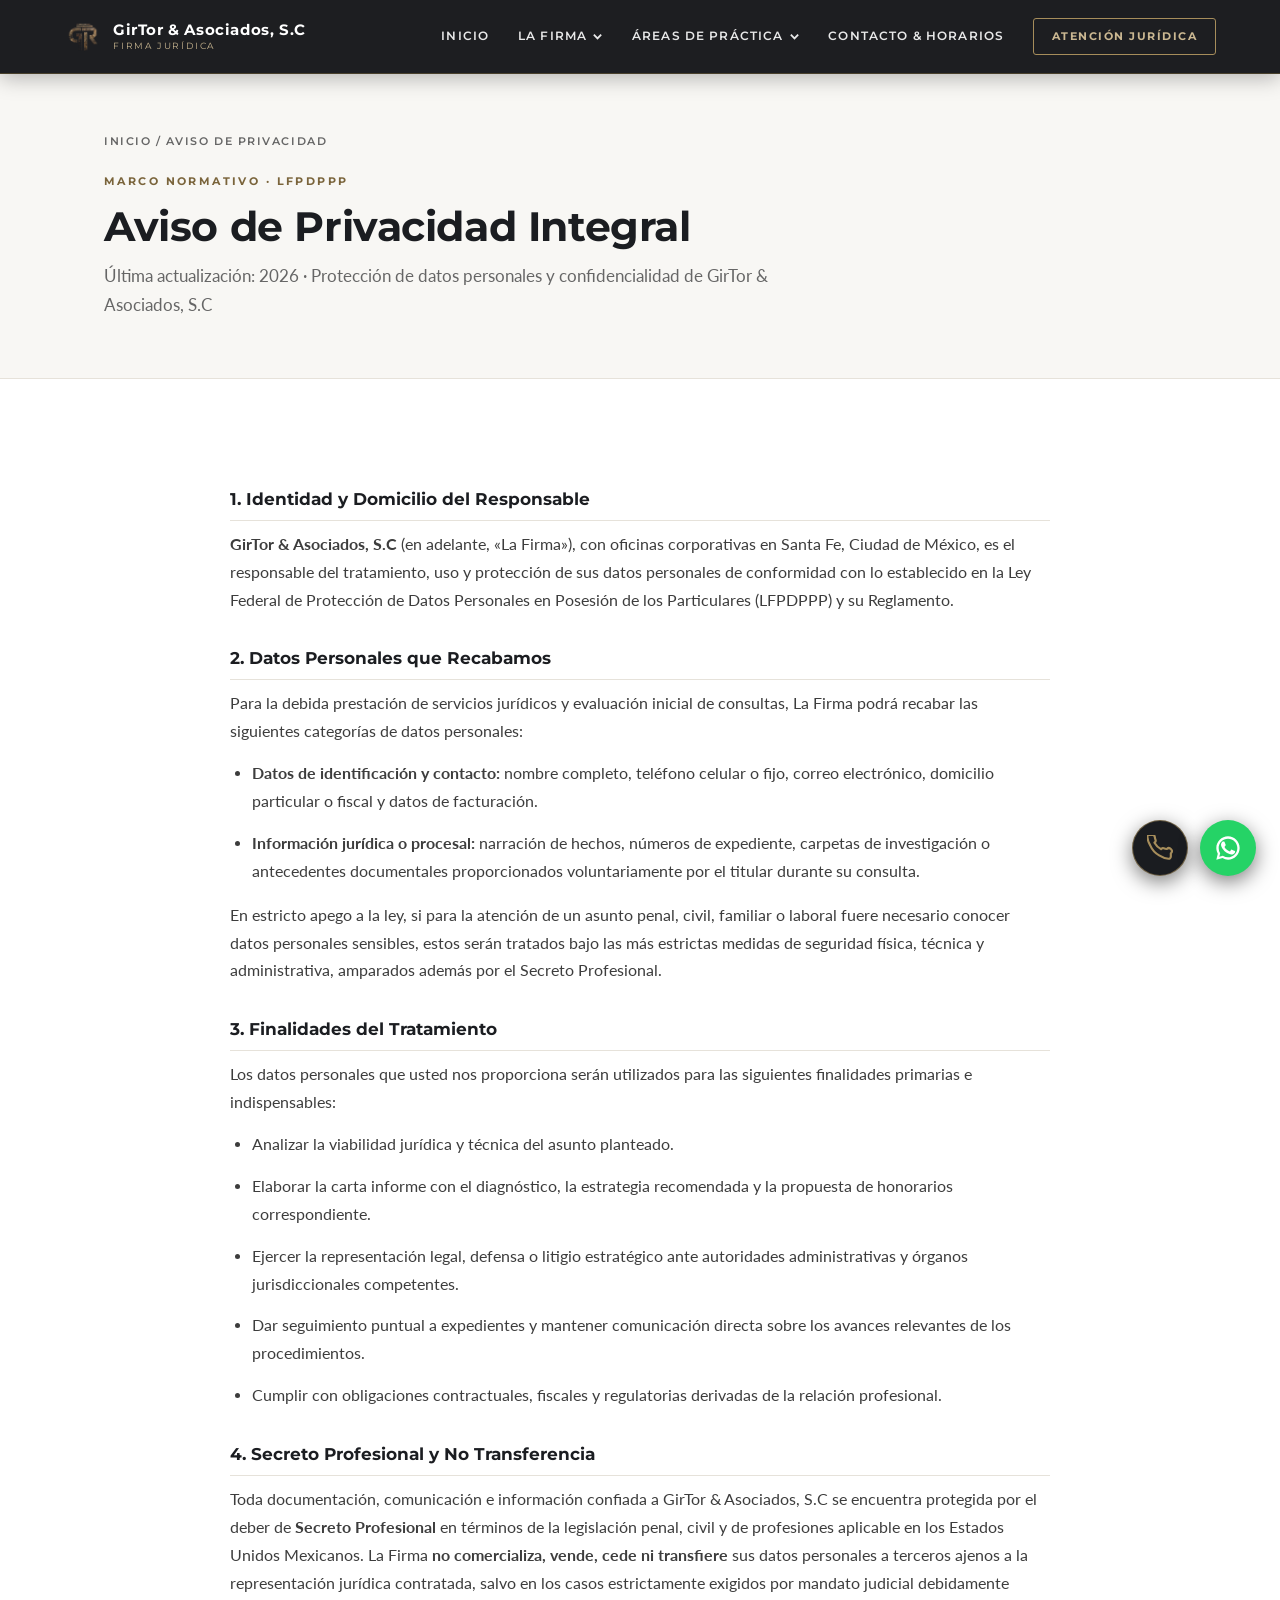
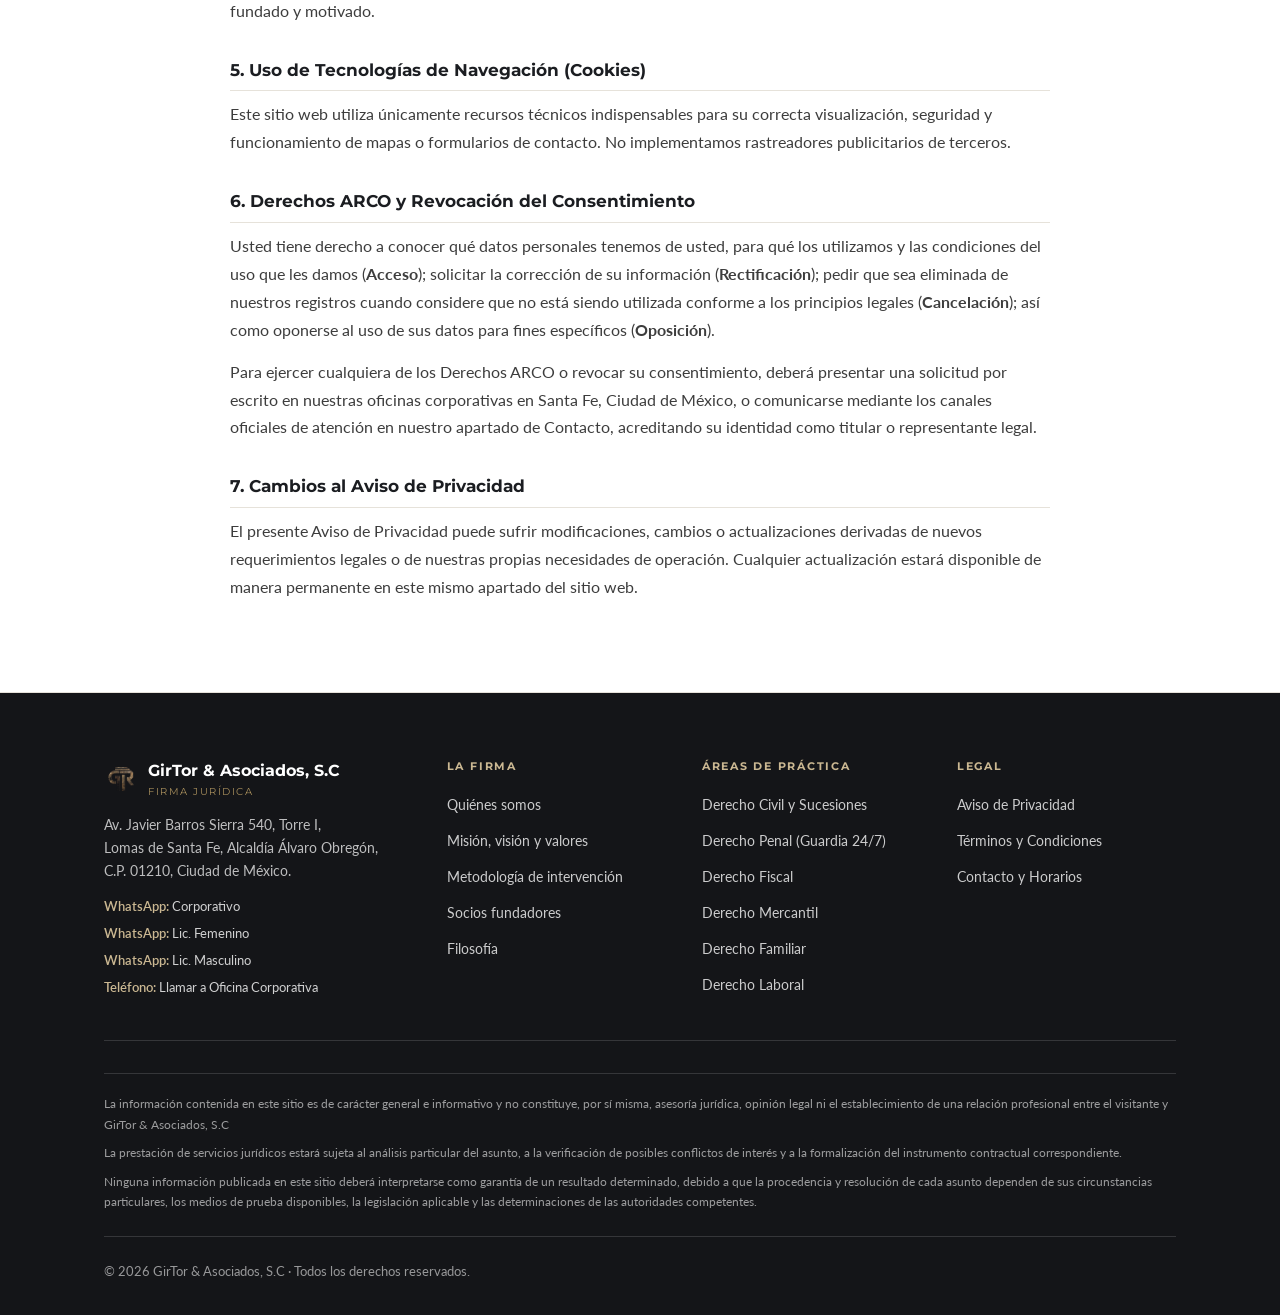
==== aviso-de-privacidad.html @ ba5762b8 "feat: nombre animado GirTor y Asociados sobre el logo en splash screen y v41.0" ====
﻿<!DOCTYPE html>
<html lang="es">
<head>
  <meta charset="UTF-8" />
  <meta name="viewport" content="width=device-width, initial-scale=1.0" />
  <title>Política y Aviso de Privacidad — GirTor &amp; Asociados, S.C</title>
  <meta name="description" content="Aviso de Privacidad Integral de GirTor & Asociados, S.C, conforme a la LFPDPPP." />
  <link rel="icon" type="image/png" href="assets/logo_nav.png" />
  <link rel="preconnect" href="https://fonts.googleapis.com" />
  <link rel="preconnect" href="https://fonts.gstatic.com" crossorigin />
  <link href="https://fonts.googleapis.com/css2?family=Lato:ital,wght@0,300;0,400;0,700;1,300;1,400&family=Montserrat:ital,wght@0,400;0,500;0,600;0,700;0,800;1,700;1,800&display=swap" rel="stylesheet" />
  <link rel="stylesheet" href="css/styles.css?v=41.0" />
</head>
<body>

  <nav id="nav" class="nav-solid">
    <a href="index.html" class="nav-logo">
      <img src="assets/logo_nav.png" alt="GirTor &amp; Asociados, S.C" />
      <div class="nav-brand">
        <span class="firm">GirTor &amp; Asociados, S.C</span>
        <span class="tagline">Firma Jurídica</span>
      </div>
    </a>

    <ul class="nav-links">
      <li class="nav-item"><a href="index.html" class="nav-link">Inicio</a></li>
      <li class="nav-item">
        <button type="button" class="nav-link">
          <span>La Firma</span>
          <svg class="nav-chevron" viewBox="0 0 12 12"><polyline points="2 4 6 8 10 4"/></svg>
        </button>
        <div class="nav-dropdown">
          <a href="la-firma.html#quienes-somos"><span>Quiénes somos</span><span class="drop-tag">FIRMA</span></a>
          <a href="la-firma.html#mision-vision-valores"><span>Misión, visión y valores</span><span class="drop-tag">PRINCIPIOS</span></a>
          <a href="la-firma.html#socios-fundadores"><span>Socios fundadores</span><span class="drop-tag">DIRECCIÓN</span></a>
          <a href="la-firma.html#filosofia"><span>Filosofía institucional</span><span class="drop-tag">DOCTRINA</span></a>
        </div>
      </li>
      <li class="nav-item">
        <button type="button" class="nav-link">
          <span>Áreas de práctica</span>
          <svg class="nav-chevron" viewBox="0 0 12 12"><polyline points="2 4 6 8 10 4"/></svg>
        </button>
        <div class="nav-dropdown">
          <a href="practica.html#civil"><span>Derecho Civil</span><span class="drop-tag">SUCESIONES / BIENES</span></a>
          <a href="practica.html#penal"><span>Derecho Penal</span><span class="drop-tag">24/7</span></a>
          <a href="practica.html#fiscal"><span>Derecho Fiscal</span><span class="drop-tag">SAT / TFJA</span></a>
          <a href="practica.html#mercantil"><span>Derecho Mercantil</span><span class="drop-tag">EMPRESARIAL</span></a>
          <a href="practica.html#familiar"><span>Derecho Familiar</span><span class="drop-tag">FAMILIA</span></a>
          <a href="practica.html#laboral"><span>Derecho Laboral</span><span class="drop-tag">TRABAJO</span></a>
        </div>
      </li>
      <li class="nav-item"><a href="contacto.html" class="nav-link">Contacto &amp; Horarios</a></li>
      <li class="nav-item">
        <a href="https://wa.me/525616878494?text=Hola,%20deseo%20solicitar%20atenci%C3%B3n%20jur%C3%ADdica%20con%20GirTor%20%26%20Asociados,%20S.C" target="_blank" rel="noopener" class="nav-cta">
          Atención Jurídica
        </a>
      </li>
    </ul>

    <button class="nav-hamburger" id="navHamburger" aria-label="Menú" aria-expanded="false">
      <span></span><span></span><span></span>
    </button>
  </nav>

  <!-- Menú Móvil Estilo Editorial -->
  <div class="mobile-drawer" id="mobileDrawer" aria-hidden="true">
    <div class="drawer-inner">
      <div class="drawer-topbar">
        <a href="index.html" class="drawer-brand" onclick="closeDrawer()">G I R T O R &nbsp; &amp; &nbsp; A S O C I A D O S , &nbsp; S . A .</a>
        <button type="button" class="drawer-close-btn" onclick="closeDrawer()" aria-label="Cerrar menú">
          <svg viewBox="0 0 24 24" width="22" height="22" fill="none" stroke="currentColor" stroke-width="2.2" stroke-linecap="round">
            <line x1="18" y1="6" x2="6" y2="18"></line>
            <line x1="6" y1="6" x2="18" y2="18"></line>
          </svg>
        </button>
      </div>

      <nav class="drawer-nav" aria-label="Navegación Móvil">
        <ul class="drawer-menu">
          <li class="drawer-menu-item">
            <a href="index.html" class="drawer-link" onclick="closeDrawer()">INICIO</a>
          </li>
          <li class="drawer-menu-item">
            <a href="contacto.html" class="drawer-link drawer-link--featured" onclick="closeDrawer()">CONTACTO</a>
          </li>
          <li class="drawer-menu-item">
            <a href="la-firma.html" class="drawer-link" onclick="closeDrawer()">LA FIRMA</a>
          </li>
          <li class="drawer-menu-item drawer-item--accordion" id="drawerAccordion">
            <button type="button" class="drawer-link drawer-accordion-trigger" id="drawerPracticeToggle" aria-expanded="false">
              <span>ÁREAS DE PRÁCTICA</span>
              <svg class="drawer-chevron" viewBox="0 0 14 14" fill="none" stroke="currentColor" stroke-width="2">
                <polyline points="3 5 7 9 11 5"/>
              </svg>
            </button>
            <div class="drawer-subnav" id="drawerSubnav">
              <a href="practica.html#civil" onclick="closeDrawer()">Derecho Civil y Sucesiones</a>
              <a href="practica.html#penal" onclick="closeDrawer()">Derecho Penal (Guardia 24/7)</a>
              <a href="practica.html#fiscal" onclick="closeDrawer()">Derecho Fiscal</a>
              <a href="practica.html#mercantil" onclick="closeDrawer()">Derecho Mercantil</a>
              <a href="practica.html#familiar" onclick="closeDrawer()">Derecho Familiar</a>
              <a href="practica.html#laboral" onclick="closeDrawer()">Derecho Laboral</a>
              <a href="practica.html" class="drawer-subnav-all" onclick="closeDrawer()">Ver todas las áreas &rarr;</a>
            </div>
          </li>
          <li class="drawer-menu-item">
            <a href="index.html#metodologia" class="drawer-link" onclick="closeDrawer()">METODOLOGÍA</a>
          </li>
          <li class="drawer-menu-item">
            <a href="contacto.html#ubicacion" class="drawer-link" onclick="closeDrawer()">UBICACIÓN</a>
          </li>
          <li class="drawer-menu-item">
            <a href="aviso-de-privacidad.html" class="drawer-link drawer-link--secondary" onclick="closeDrawer()">AVISO DE PRIVACIDAD</a>
          </li>
          <li class="drawer-menu-item">
            <a href="terminos-y-condiciones.html" class="drawer-link drawer-link--secondary" onclick="closeDrawer()">TÉRMINOS Y CONDICIONES</a>
          </li>
        </ul>
      </nav>

      <div class="drawer-footer-credits">
        <span>&copy; 2026 GirTor &amp; Asociados, S.C</span>
      </div>
    </div>
  </div>

  <!-- Encabezado -->
  <header class="page-header">
    <div class="container">
      <div class="breadcrumb"><a href="index.html">Inicio</a> / Aviso de Privacidad</div>
      <span class="section-eyebrow">Marco Normativo &middot; LFPDPPP</span>
      <h1 class="section-title-clean">Aviso de Privacidad Integral</h1>
      <p class="section-lead-clean" style="max-width: 720px; margin-top: 10px;">
        Última actualización: 2026 &middot; Protección de datos personales y confidencialidad de GirTor &amp; Asociados, S.C
      </p>
    </div>
  </header>

  <section class="section-clean">
    <div class="container">
      <div class="legal-document">
        <h2>1. Identidad y Domicilio del Responsable</h2>
        <p>
          <strong>GirTor &amp; Asociados, S.C</strong> (en adelante, «La Firma»), con oficinas corporativas en Santa Fe, Ciudad de México, es el responsable del tratamiento, uso y protección de sus datos personales de conformidad con lo establecido en la Ley Federal de Protección de Datos Personales en Posesión de los Particulares (LFPDPPP) y su Reglamento.
        </p>

        <h2>2. Datos Personales que Recabamos</h2>
        <p>Para la debida prestación de servicios jurídicos y evaluación inicial de consultas, La Firma podrá recabar las siguientes categorías de datos personales:</p>
        <ul>
          <li><strong>Datos de identificación y contacto:</strong> nombre completo, teléfono celular o fijo, correo electrónico, domicilio particular o fiscal y datos de facturación.</li>
          <li><strong>Información jurídica o procesal:</strong> narración de hechos, números de expediente, carpetas de investigación o antecedentes documentales proporcionados voluntariamente por el titular durante su consulta.</li>
        </ul>
        <p>En estricto apego a la ley, si para la atención de un asunto penal, civil, familiar o laboral fuere necesario conocer datos personales sensibles, estos serán tratados bajo las más estrictas medidas de seguridad física, técnica y administrativa, amparados además por el Secreto Profesional.</p>

        <h2>3. Finalidades del Tratamiento</h2>
        <p>Los datos personales que usted nos proporciona serán utilizados para las siguientes finalidades primarias e indispensables:</p>
        <ul>
          <li>Analizar la viabilidad jurídica y técnica del asunto planteado.</li>
          <li>Elaborar la carta informe con el diagnóstico, la estrategia recomendada y la propuesta de honorarios correspondiente.</li>
          <li>Ejercer la representación legal, defensa o litigio estratégico ante autoridades administrativas y órganos jurisdiccionales competentes.</li>
          <li>Dar seguimiento puntual a expedientes y mantener comunicación directa sobre los avances relevantes de los procedimientos.</li>
          <li>Cumplir con obligaciones contractuales, fiscales y regulatorias derivadas de la relación profesional.</li>
        </ul>

        <h2>4. Secreto Profesional y No Transferencia</h2>
        <p>
          Toda documentación, comunicación e información confiada a GirTor &amp; Asociados, S.C se encuentra protegida por el deber de <strong>Secreto Profesional</strong> en términos de la legislación penal, civil y de profesiones aplicable en los Estados Unidos Mexicanos. La Firma <strong>no comercializa, vende, cede ni transfiere</strong> sus datos personales a terceros ajenos a la representación jurídica contratada, salvo en los casos estrictamente exigidos por mandato judicial debidamente fundado y motivado.
        </p>

        <h2>5. Uso de Tecnologías de Navegación (Cookies)</h2>
        <p>
          Este sitio web utiliza únicamente recursos técnicos indispensables para su correcta visualización, seguridad y funcionamiento de mapas o formularios de contacto. No implementamos rastreadores publicitarios de terceros.
        </p>

        <h2>6. Derechos ARCO y Revocación del Consentimiento</h2>
        <p>
          Usted tiene derecho a conocer qué datos personales tenemos de usted, para qué los utilizamos y las condiciones del uso que les damos (<strong>Acceso</strong>); solicitar la corrección de su información (<strong>Rectificación</strong>); pedir que sea eliminada de nuestros registros cuando considere que no está siendo utilizada conforme a los principios legales (<strong>Cancelación</strong>); así como oponerse al uso de sus datos para fines específicos (<strong>Oposición</strong>).
        </p>
        <p>
          Para ejercer cualquiera de los Derechos ARCO o revocar su consentimiento, deberá presentar una solicitud por escrito en nuestras oficinas corporativas en Santa Fe, Ciudad de México, o comunicarse mediante los canales oficiales de atención en nuestro apartado de <a href="contacto.html">Contacto</a>, acreditando su identidad como titular o representante legal.
        </p>

        <h2>7. Cambios al Aviso de Privacidad</h2>
        <p>
          El presente Aviso de Privacidad puede sufrir modificaciones, cambios o actualizaciones derivadas de nuevos requerimientos legales o de nuestras propias necesidades de operación. Cualquier actualización estará disponible de manera permanente en este mismo apartado del sitio web.
        </p>
      </div>
    </div>
  </section>

  <!-- Footer -->
  <footer id="footer">
    <div class="container">
      <div class="footer-grid">
        <div>
          <div class="footer-brand">
            <img src="assets/logo_nav.png" alt="GirTor &amp; Asociados, S.C" loading="lazy" decoding="async" />
            <div>
              <div class="footer-name">GirTor &amp; Asociados, S.C</div>
              <div class="footer-sub">Firma Jurídica</div>
            </div>
          </div>
          <p class="footer-address">Av. Javier Barros Sierra 540, Torre I,<br />Lomas de Santa Fe, Alcald&#237;a &#193;lvaro Obreg&#243;n,<br />C.P. 01210, Ciudad de M&#233;xico.</p>
                    <div class="footer-phones">
            <a href="https://wa.me/525616878494?text=Hola,%20deseo%20solicitar%20atenci%C3%B3n%20jur%C3%ADdica%20con%20GirTor%20%26%20Asociados,%20S.C" target="_blank" rel="noopener"><strong>WhatsApp:</strong> Corporativo</a>
            <a href="https://wa.me/528261163940?text=Hola,%20solicito%20atenci%C3%B3n%20jur%C3%ADdica%20con%20la%20Lic.%20Femenino." target="_blank" rel="noopener"><strong>WhatsApp:</strong> Lic. Femenino</a>
            <a href="https://wa.me/525522604834?text=Hola,%20solicito%20atenci%C3%B3n%20jur%C3%ADdica%20con%20el%20Lic.%20Masculino." target="_blank" rel="noopener"><strong>WhatsApp:</strong> Lic. Masculino</a>
            <a href="tel:+525580008384"><strong>Teléfono:</strong> Llamar a Oficina Corporativa</a>
          </div>
        </div>

        <div>
          <div class="footer-col-title">La Firma</div>
          <ul class="footer-col-links">
            <li><a href="la-firma.html#quienes-somos">Quiénes somos</a></li>
            <li><a href="la-firma.html#mision-vision-valores">Misión, visión y valores</a></li>
            <li><a href="index.html#metodologia">Metodología de intervención</a></li>
            <li><a href="la-firma.html#socios-fundadores">Socios fundadores</a></li>
            <li><a href="la-firma.html#filosofia">Filosofía</a></li>
          </ul>
        </div>

        <div>
          <div class="footer-col-title">Áreas de práctica</div>
          <ul class="footer-col-links">
            <li><a href="practica.html#civil">Derecho Civil y Sucesiones</a></li>
            <li><a href="practica.html#penal">Derecho Penal (Guardia 24/7)</a></li>
            <li><a href="practica.html#fiscal">Derecho Fiscal</a></li>
            <li><a href="practica.html#mercantil">Derecho Mercantil</a></li>
            <li><a href="practica.html#familiar">Derecho Familiar</a></li>
            <li><a href="practica.html#laboral">Derecho Laboral</a></li>
          </ul>
        </div>

        <div>
          <div class="footer-col-title">Legal</div>
          <ul class="footer-col-links">
            <li><a href="aviso-de-privacidad.html">Aviso de Privacidad</a></li>
            <li><a href="terminos-y-condiciones.html">Términos y Condiciones</a></li>
            <li><a href="contacto.html">Contacto y Horarios</a></li>
          </ul>
        </div>
      </div>

      <div class="footer-legal-disclaimer">
        <p>
          La información contenida en este sitio es de carácter general e informativo y no constituye, por sí misma, asesoría jurídica, opinión legal ni el establecimiento de una relación profesional entre el visitante y GirTor &amp; Asociados, S.C
        </p>
        <p>
          La prestación de servicios jurídicos estará sujeta al análisis particular del asunto, a la verificación de posibles conflictos de interés y a la formalización del instrumento contractual correspondiente.
        </p>
        <p>
          Ninguna información publicada en este sitio deberá interpretarse como garantía de un resultado determinado, debido a que la procedencia y resolución de cada asunto dependen de sus circunstancias particulares, los medios de prueba disponibles, la legislación aplicable y las determinaciones de las autoridades competentes.
        </p>
      </div>

      <div class="footer-bottom">
        <div>&copy; 2026 GirTor &amp; Asociados, S.C &middot; Todos los derechos reservados.</div>
      </div>
    </div>
  </footer>

  <!-- Botones Flotantes: Teléfono + WhatsApp -->
  <div id="wa-float">
    <div class="wa-float-btns-row">
      <a href="tel:+525580008384" class="wa-float-btn wa-float-btn--phone" aria-label="Llamar a Oficina Corporativa">
        <svg viewBox="0 0 24 24" width="26" height="26" fill="none" stroke="currentColor" stroke-width="2" stroke-linecap="round" stroke-linejoin="round"><path d="M22 16.92v3a2 2 0 01-2.18 2 19.79 19.79 0 01-8.63-3.07A19.5 19.5 0 013.07 9.81 19.79 19.79 0 01.22 1.18 2 2 0 012.18 0h3a2 2 0 012 1.72 12.84 12.84 0 00.7 2.81 2 2 0 01-.45 2.11L6.91 7.09a16 16 0 006 6l.46-.46a2 2 0 012.11-.45 12.84 12.84 0 002.81.7A2 2 0 0122 16.92z"/></svg>
      </a>
      <a href="https://wa.me/525616878494?text=Hola,%20deseo%20solicitar%20atenci%C3%B3n%20jur%C3%ADdica%20con%20GirTor%20%26%20Asociados,%20S.C" target="_blank" rel="noopener" class="wa-float-btn wa-float-btn--wa" aria-label="WhatsApp Corporativo">
        <svg viewBox="0 0 24 24" width="26" height="26" fill="currentColor"><path d="M17.472 14.382c-.297-.149-1.758-.867-2.03-.967-.273-.099-.471-.148-.67.15-.197.297-.767.966-.94 1.164-.173.199-.347.223-.644.075-.297-.15-1.255-.463-2.39-1.475-.883-.788-1.48-1.761-1.653-2.059-.173-.297-.018-.458.13-.606.134-.133.298-.347.446-.52.149-.174.198-.298.298-.497.099-.198.05-.371-.025-.52-.075-.149-.669-1.612-.916-2.207-.242-.579-.487-.5-.669-.51-.173-.008-.371-.01-.57-.01-.198 0-.52.074-.792.372-.272.297-1.04 1.016-1.04 2.479 0 1.462 1.065 2.875 1.213 3.074.149.198 2.096 3.2 5.077 4.487.709.306 1.262.489 1.694.625.712.227 1.36.195 1.871.118.571-.085 1.758-.719 2.006-1.413.248-.694.248-1.289.173-1.413-.074-.124-.272-.198-.57-.347z"/><path d="M12 2C6.477 2 2 6.484 2 12.017c0 1.761.457 3.413 1.253 4.856L2 22l5.3-1.387A9.945 9.945 0 0012.017 22C17.523 22 22 17.516 22 12c0-5.523-4.477-10-10-10zm0 18.015a7.994 7.994 0 01-4.072-1.111l-.291-.173-3.145.823.838-3.059-.19-.314A8.015 8.015 0 014 12.017C4 7.589 7.589 4 12 4s8 3.589 8 8.017c0 4.413-3.584 7.998-8 7.998z"/></svg>
      </a>
    </div>
  </div>
  <script src="js/main.js?v=41.0" defer></script>
</body>
</html>
---- css/styles.css ----
/* =====================================================
   GIRTOR & ASOCIADOS — SISTEMA EDITORIAL LIMPIO
   Tipografía legible: Montserrat (Títulos) + Lato (Lectura)
   Paleta sobria: Blanco Puro, Gris Piedra, Obsidiana y Oro Antiguo
===================================================== */

*,
*::before,
*::after {
  box-sizing: border-box;
  margin: 0;
  padding: 0;
}

:root {
  /* Superficies limpias (sin rayas ni brillos artificiales) */
  --bg-white: #ffffff;
  --bg-soft: #f8f7f4;
  --bg-stone: #f1eee8;
  --bg-obsidian: #141518;
  --bg-slate: #1b1d21;

  /* Tintas legibles que no cansan la vista */
  --ink-strong: #1b1d21;
  --ink-body: #3d3d3d;
  --ink-muted: #666666;
  --ink-light: #f7f6f3;

  /* Dorado mate simple y sobrio (cero brillo / cero neón) */
  --gold-light: #cbb892;
  --gold-mid: #a68d5b;
  --gold-dark: #7a643b;
  --gold-deep: #4c3e24;

  /* Acento institucional secundario (Carmesí profundo) */
  --crimson: #670010;
  --crimson-dark: #3c0000;
  --crimson-soft: rgba(103, 0, 16, 0.06);

  /* Líneas divisorias */
  --border-light: #e6e2da;
  --border-dark: rgba(255, 255, 255, 0.14);

  /* Familias tipográficas limpias y entendibles */
  --font-heading: 'Montserrat', 'Segoe UI', Arial, sans-serif;
  --font-body: 'Lato', 'Segoe UI', Arial, sans-serif;

  --max-width: 1200px;
  --ease: cubic-bezier(0.25, 0.46, 0.45, 0.94);
}

html {
  scroll-behavior: smooth;
  font-size: 16px;
}

body {
  font-family: var(--font-body);
  background-color: var(--bg-white);
  color: var(--ink-body);
  line-height: 1.7;
  overflow-x: hidden;
  -webkit-font-smoothing: antialiased;
}

::selection {
  background: var(--crimson);
  color: #ffffff;
}

body.menu-open {
  overflow: hidden;
}

a {
  color: inherit;
  text-decoration: none;
}

img {
  display: block;
  max-width: 100%;
}

.container {
  width: 100%;
  max-width: var(--max-width);
  margin: 0 auto;
  padding: 0 5vw;
}

.section-eyebrow {
  display: inline-block;
  font-family: var(--font-heading);
  font-size: 11px;
  font-weight: 700;
  letter-spacing: 0.22em;
  text-transform: uppercase;
  color: var(--gold-dark);
  margin-bottom: 12px;
}

.section-eyebrow--light {
  color: var(--gold-mid);
}

.section-title-clean {
  font-family: var(--font-heading);
  font-size: clamp(1.75rem, 3.2vw, 2.55rem);
  font-weight: 700;
  line-height: 1.22;
  color: var(--ink-strong);
  letter-spacing: -0.01em;
}

.section-title-clean--light {
  color: #ffffff;
}

.section-lead-clean {
  font-family: var(--font-body);
  font-size: 16.5px;
  line-height: 1.75;
  color: var(--ink-muted);
  font-weight: 400;
}

/* Declaración Editorial tipo Antonio López (Imagen 2) */
.editorial-statement {
  text-align: center;
  max-width: 820px;
  margin: 0 auto;
}

.editorial-headline-italic {
  font-family: var(--font-heading);
  font-size: clamp(1.65rem, 3.5vw, 2.65rem);
  font-weight: 800;
  font-style: italic;
  line-height: 1.22;
  color: #1f2226;
  text-transform: uppercase;
  letter-spacing: 0.01em;
  margin-bottom: 18px;
}

.editorial-sub-italic {
  font-family: var(--font-body);
  font-size: clamp(1.15rem, 2.2vw, 1.55rem);
  font-weight: 300;
  font-style: italic;
  color: #4a4d52;
  line-height: 1.6;
}

/* Scroll reveal discreto y sobrio (sin animaciones excesivas) */
.reveal {
  opacity: 0;
  transform: translateY(10px);
  transition: opacity 0.45s var(--ease), transform 0.45s var(--ease);
}

.reveal.in-view {
  opacity: 1;
  transform: translateY(0);
}

.reveal-delay-1 {
  transition-delay: 0.05s;
}

.reveal-delay-2 {
  transition-delay: 0.1s;
}

.reveal-delay-3 {
  transition-delay: 0.15s;
}

/* Barra de progreso editorial de lectura (2px Oro Mate) */
#scrollProgress {
  position: fixed;
  top: 74px;
  left: 0;
  height: 2px;
  width: 0%;
  background: linear-gradient(90deg, var(--crimson), var(--gold-mid), var(--gold-light));
  z-index: 810;
  pointer-events: none;
  transition: width 0.08s linear;
}

.spotlight-card {
  position: relative;
  overflow: hidden;
}

.shimmer-gold-btn {
  position: relative;
  overflow: hidden;
}

/* =====================================================
   ░░░ SPLASH INTRO SCREEN (LOGO GR DORADO ANIMADO) ░░░
===================================================== */
#splash {
  position: fixed;
  inset: 0;
  z-index: 9000;
  background-color: #24282c;
  background-image: url('../assets/slate_texture.jpg');
  background-repeat: repeat;
  background-size: 150px 150px;
  display: flex;
  flex-direction: column;
  align-items: center;
  justify-content: center;
  cursor: pointer;
  transition: opacity 0.8s ease, visibility 0.8s ease;
}

#splash.hide {
  opacity: 0;
  visibility: hidden;
  pointer-events: none;
}

#splash::after {
  content: '';
  position: absolute;
  inset: 0;
  background: radial-gradient(ellipse at 50% 50%, rgba(24, 28, 31, 0.45) 0%, rgba(10, 12, 14, 0.88) 100%);
  pointer-events: none;
}

#logo-stage {
  position: relative;
  width: min(86vw, 520px);
  display: flex;
  flex-direction: column;
  align-items: center;
  justify-content: center;
  z-index: 1;
  transition: transform 0.8s cubic-bezier(0.22, 1, 0.36, 1), opacity 0.8s ease;
}

#splash.hide #logo-stage {
  transform: scale(1.03);
  opacity: 0;
}

.splash-brand-header {
  display: flex;
  flex-direction: column;
  align-items: center;
  text-align: center;
  width: 100%;
  margin-bottom: -26px;
  position: relative;
  z-index: 2;
  pointer-events: none;
}

.splash-brand-name-mask {
  overflow: hidden;
  padding: 4px 6px 2px;
}

.splash-brand-name {
  font-family: var(--font-heading);
  font-size: clamp(1.05rem, 4.15vw, 1.92rem);
  font-weight: 700;
  line-height: 1.15;
  white-space: nowrap;
  letter-spacing: 0.04em;
  background-image: linear-gradient(
    110deg,
    #ffffff 0%,
    #ffffff 43%,
    #fff4d2 48%,
    #dfba6a 51%,
    #ffffff 56%,
    #ffffff 100%
  );
  background-size: 300% 100%;
  background-position: 100% 0;
  -webkit-background-clip: text;
  background-clip: text;
  color: transparent;
  -webkit-text-fill-color: transparent;
  filter: drop-shadow(0 6px 20px rgba(0, 0, 0, 0.75));
  opacity: 0;
  clip-path: inset(0 50% 0 50%);
  transform: translateY(108%) scale(0.88);
  transform-origin: center bottom;
  animation:
    splash-emerge-up 1.05s cubic-bezier(0.16, 1, 0.3, 1) 0.28s forwards,
    splash-gold-shimmer 1.15s cubic-bezier(0.4, 0, 0.2, 1) 1.35s forwards;
}

.splash-brand-subline {
  display: flex;
  align-items: center;
  justify-content: center;
  gap: 12px;
  width: min(82%, 380px);
  margin-top: 6px;
}

.splash-brand-rule {
  flex: 1;
  height: 1px;
  transform: scaleX(0);
  opacity: 0;
  animation: splash-rule-expand 0.85s cubic-bezier(0.16, 1, 0.3, 1) 0.12s forwards;
}

.splash-brand-rule--left {
  transform-origin: right center;
  background: linear-gradient(90deg, transparent 0%, var(--crimson) 45%, #dfba6a 100%);
}

.splash-brand-rule--right {
  transform-origin: left center;
  background: linear-gradient(90deg, #dfba6a 0%, var(--crimson) 55%, transparent 100%);
}

.splash-brand-tag-mask {
  overflow: hidden;
  padding: 2px 0;
}

.splash-brand-tagline {
  display: inline-block;
  font-family: var(--font-heading);
  font-size: clamp(9px, 2vw, 12px);
  font-weight: 600;
  text-transform: uppercase;
  letter-spacing: 0.28em;
  color: #dfba6a;
  white-space: nowrap;
  opacity: 0;
  transform: translateY(-115%);
  animation: splash-emerge-down 0.85s cubic-bezier(0.16, 1, 0.3, 1) 0.48s forwards;
}

@keyframes splash-emerge-up {
  0% {
    opacity: 0;
    clip-path: inset(0 50% 0 50%);
    transform: translateY(108%) scale(0.88);
    letter-spacing: 0.14em;
  }
  45% {
    opacity: 1;
  }
  100% {
    opacity: 1;
    clip-path: inset(0 0% 0 0%);
    transform: translateY(0%) scale(1);
    letter-spacing: 0.04em;
  }
}

@keyframes splash-gold-shimmer {
  0% {
    background-position: 100% 0;
  }
  100% {
    background-position: 0% 0;
  }
}

@keyframes splash-emerge-down {
  0% {
    opacity: 0;
    transform: translateY(-115%);
    letter-spacing: 0.42em;
  }
  100% {
    opacity: 0.95;
    transform: translateY(0%);
    letter-spacing: 0.28em;
  }
}

@keyframes splash-rule-expand {
  0% {
    opacity: 0;
    transform: scaleX(0);
  }
  100% {
    opacity: 0.9;
    transform: scaleX(1);
  }
}

@media (max-width: 520px) {
  .splash-brand-header {
    margin-bottom: -14px;
  }

  .splash-brand-subline {
    gap: 8px;
    margin-top: 4px;
  }
}

#logo-svg {
  width: 100%;
  height: auto;
  display: block;
  filter: drop-shadow(0 20px 45px rgba(0, 0, 0, 0.9));
}

@keyframes girtor-draw-in {
  from {
    stroke-dashoffset: 1;
  }

  to {
    stroke-dashoffset: 0;
  }
}

.g-draw {
  stroke-dasharray: 1;
  stroke-dashoffset: 1;
  animation: girtor-draw-in 1.15s cubic-bezier(0.65, 0, 0.35, 1) forwards;
}

#logo-relief {
  display: none;
}

#logo-sheen {
  display: none;
}

@keyframes cca-fade-up {
  from {
    opacity: 0;
    transform: translateY(14px);
  }

  to {
    opacity: 1;
    transform: translateY(0);
  }
}

@keyframes cca-sub-fade {
  from {
    opacity: 0;
    transform: translateY(10px);
  }

  to {
    opacity: 0.78;
    transform: translateY(0);
  }
}

.cca-word {
  font-family: var(--font-heading);
  font-size: 42px;
  font-weight: 600;
  letter-spacing: 0.52rem;
  opacity: 0;
  animation: cca-fade-up 0.7s var(--ease) 1.45s forwards;
}

.cca-reg {
  font-family: var(--font-heading);
  font-size: 16px;
  font-weight: 500;
  opacity: 0;
  animation: cca-fade-up 0.7s var(--ease) 1.45s forwards;
}

.cca-sub {
  font-family: var(--font-heading);
  font-size: 15px;
  font-weight: 400;
  letter-spacing: 0.42rem;
  opacity: 0;
  animation: cca-sub-fade 0.7s var(--ease) 1.7s forwards;
}

.skip-hint {
  position: absolute;
  bottom: 24px;
  color: rgba(255, 255, 255, 0.25);
  font-family: var(--font-heading);
  font-size: 10.5px;
  letter-spacing: 0.28em;
  text-transform: uppercase;
  opacity: 0;
  animation: hint-appear 0.7s ease 4s forwards;
  z-index: 1;
}

@keyframes hint-appear {
  to {
    opacity: 1;
  }
}

/* =====================================================
   ░░░ NAVEGACIÓN & MENÚ COMPLETO (ESCRITORIO + MÓVIL) ░░░
===================================================== */
#nav {
  position: fixed;
  top: 0;
  left: 0;
  right: 0;
  z-index: 800;
  height: 74px;
  padding: 0 5vw;
  display: flex;
  align-items: center;
  justify-content: space-between;
  background: rgba(16, 17, 20, 0.65);
  backdrop-filter: blur(12px);
  -webkit-backdrop-filter: blur(12px);
  border-bottom: 1px solid rgba(201, 168, 76, 0.16);
  transition: background 0.35s ease, border-color 0.35s ease, box-shadow 0.35s ease;
}

#nav.scrolled,
#nav.nav-solid {
  background: rgba(20, 21, 24, 0.96);
  border-bottom: 1px solid rgba(201, 168, 76, 0.25);
  box-shadow: 0 4px 20px rgba(0, 0, 0, 0.28);
}

.nav-logo {
  display: flex;
  align-items: center;
  gap: 11px;
  flex-shrink: 0;
}

.nav-logo img {
  height: 38px;
  width: 38px;
  object-fit: contain;
}

.nav-brand {
  display: flex;
  flex-direction: column;
  line-height: 1.1;
}

.nav-brand .firm {
  font-family: var(--font-heading);
  font-size: 15px;
  font-weight: 700;
  letter-spacing: 0.04em;
  color: #ffffff;
  transition: color 0.3s ease;
}

.nav-brand .tagline {
  font-family: var(--font-heading);
  font-size: 9px;
  letter-spacing: 0.2em;
  text-transform: uppercase;
  color: var(--gold-light);
  margin-top: 2px;
  transition: color 0.3s ease;
}

#nav.scrolled .nav-brand .firm,
#nav.nav-solid .nav-brand .firm {
  color: #ffffff;
}

#nav.scrolled .nav-brand .tagline,
#nav.nav-solid .nav-brand .tagline {
  color: var(--gold-light);
}

.nav-links {
  display: flex;
  align-items: center;
  gap: 1.8rem;
  list-style: none;
}

.nav-item {
  position: relative;
}

.nav-link {
  display: inline-flex;
  align-items: center;
  gap: 5px;
  font-family: var(--font-heading);
  font-size: 11.5px;
  font-weight: 600;
  letter-spacing: 0.1em;
  text-transform: uppercase;
  color: rgba(255, 255, 255, 0.88);
  padding: 10px 0;
  background: none;
  border: none;
  cursor: pointer;
  transition: color 0.25s ease;
}

#nav.scrolled .nav-link,
#nav.nav-solid .nav-link {
  color: rgba(255, 255, 255, 0.9);
}

.nav-link:hover,
.nav-link.active,
#nav.scrolled .nav-link:hover,
#nav.scrolled .nav-link.active,
#nav.nav-solid .nav-link:hover,
#nav.nav-solid .nav-link.active {
  color: var(--gold-light);
}

.nav-chevron {
  width: 11px;
  height: 11px;
  stroke: currentColor;
  fill: none;
  stroke-width: 2;
  transition: transform 0.25s ease;
}

.nav-item:hover .nav-chevron {
  transform: rotate(180deg);
}

.nav-dropdown {
  position: absolute;
  top: 100%;
  left: -14px;
  min-width: 250px;
  background: #ffffff;
  border: 1px solid var(--border-light);
  border-top: 2px solid var(--crimson);
  box-shadow: 0 16px 36px rgba(0, 0, 0, 0.12);
  padding: 8px 0;
  opacity: 0;
  visibility: hidden;
  transform: translateY(6px);
  transition: all 0.22s ease;
  z-index: 820;
}

.nav-item:hover .nav-dropdown {
  opacity: 1;
  visibility: visible;
  transform: translateY(0);
}

.nav-dropdown a {
  display: flex;
  align-items: center;
  justify-content: space-between;
  padding: 10px 18px;
  font-family: var(--font-body);
  font-size: 13.5px;
  font-weight: 400;
  color: var(--ink-strong);
  border-bottom: 1px solid #f4f2ee;
  transition: background 0.2s ease, color 0.2s ease, padding-left 0.2s ease;
}

.nav-dropdown a:last-child {
  border-bottom: none;
}

.nav-dropdown a:hover {
  background: var(--crimson-soft);
  color: var(--crimson);
  padding-left: 22px;
}

.drop-tag {
  font-family: var(--font-heading);
  font-size: 9.5px;
  font-weight: 700;
  letter-spacing: 0.08em;
  color: var(--gold-dark);
}

.nav-cta {
  display: inline-flex;
  align-items: center;
  gap: 7px;
  padding: 9px 18px;
  border: 1px solid var(--gold-mid);
  border-radius: 3px;
  font-family: var(--font-heading);
  font-size: 10.5px;
  font-weight: 700;
  letter-spacing: 0.14em;
  text-transform: uppercase;
  color: var(--gold-light);
  transition: all 0.25s ease;
}

.nav-cta:hover {
  background: var(--crimson);
  border-color: var(--gold-mid);
  color: var(--gold-light);
}

#nav.scrolled .nav-cta,
#nav.nav-solid .nav-cta {
  background: transparent;
  border-color: var(--gold-mid);
  color: var(--gold-light);
}

#nav.scrolled .nav-cta:hover,
#nav.nav-solid .nav-cta:hover {
  background: var(--crimson);
  border-color: var(--gold-mid);
  color: var(--gold-light);
}

/* Botón Hamburguesa (Obsidiana + Oro Antiguo del Logo) */
.nav-hamburger {
  display: none;
  flex-direction: column;
  justify-content: center;
  align-items: center;
  gap: 5px;
  width: 42px;
  height: 42px;
  background-color: rgba(20, 21, 24, 0.85);
  border: 1px solid rgba(201, 168, 76, 0.55);
  border-radius: 3px;
  cursor: pointer;
  padding: 0;
  z-index: 860;
  transition: background-color 0.22s ease, border-color 0.22s ease, transform 0.18s ease;
}

.nav-hamburger:hover {
  background-color: rgba(201, 168, 76, 0.16);
  border-color: var(--gold-light);
}

.nav-hamburger span {
  display: block;
  width: 20px;
  height: 2px;
  background-color: var(--gold-light);
  border-radius: 1px;
  transition: transform 0.28s ease, opacity 0.28s ease;
}

.nav-hamburger.active span:nth-child(1) {
  transform: translateY(7px) rotate(45deg);
}

.nav-hamburger.active span:nth-child(2) {
  opacity: 0;
}

.nav-hamburger.active span:nth-child(3) {
  transform: translateY(-7px) rotate(-45deg);
}

/* Drawer Menú Móvil — Tipografía y Colores del Logo + Animación Fluida */
.mobile-drawer {
  position: fixed;
  inset: 0;
  z-index: 99995;
  background-color: #141518;
  background-image: radial-gradient(ellipse at 50% 15%, rgba(34, 38, 44, 0.55) 0%, #0f1013 100%);
  color: #ffffff;
  overflow-y: auto;
  opacity: 0;
  visibility: hidden;
  pointer-events: none;
  transition: opacity 0.32s var(--ease), visibility 0.32s ease;
}

.mobile-drawer.active {
  opacity: 1;
  visibility: visible;
  pointer-events: auto;
}

.drawer-inner {
  min-height: 100%;
  display: flex;
  flex-direction: column;
  justify-content: space-between;
  padding: 14px 16px 22px;
  max-width: 520px;
  width: 100%;
  margin: 0 0 0 auto;
  box-sizing: border-box;
  transform: translateX(28px);
  transition: transform 0.38s cubic-bezier(0.22, 1, 0.36, 1);
}

.mobile-drawer.active .drawer-inner {
  transform: translateX(0);
}

.drawer-topbar {
  display: flex;
  align-items: center;
  justify-content: space-between;
  gap: 10px;
  padding-bottom: 14px;
  border-bottom: 1px solid rgba(166, 141, 91, 0.22);
  margin-bottom: 20px;
}

.drawer-brand {
  font-family: var(--font-heading);
  font-size: clamp(9.5px, 2.8vw, 11.5px);
  font-weight: 700;
  letter-spacing: 0.14em;
  text-transform: uppercase;
  color: #f4f1ea;
  white-space: nowrap;
  overflow: hidden;
  text-overflow: ellipsis;
}

.drawer-close-btn {
  flex-shrink: 0;
  width: 36px;
  height: 36px;
  background-color: #1b1d21;
  color: var(--gold-light);
  border: 1px solid rgba(166, 141, 91, 0.55);
  border-radius: 3px;
  display: inline-flex;
  align-items: center;
  justify-content: center;
  cursor: pointer;
  transition: background-color 0.2s ease, border-color 0.2s ease, color 0.2s ease, transform 0.15s ease;
}

.drawer-close-btn:hover {
  background-color: rgba(166, 141, 91, 0.16);
  border-color: var(--gold-light);
  color: #ffffff;
}

.drawer-close-btn:active {
  transform: scale(0.95);
}

.drawer-nav {
  width: 100%;
}

.drawer-menu {
  list-style: none;
  display: flex;
  flex-direction: column;
  align-items: flex-end;
  gap: 8px;
  margin: 0;
  padding: 0;
}

.drawer-menu-item {
  width: 100%;
  text-align: right;
  opacity: 0;
  transform: translateY(8px);
  transition: opacity 0.32s var(--ease), transform 0.32s cubic-bezier(0.22, 1, 0.36, 1);
}

.mobile-drawer.active .drawer-menu-item {
  opacity: 1;
  transform: translateY(0);
}

.mobile-drawer.active .drawer-menu-item:nth-child(1) {
  transition-delay: 0.04s;
}

.mobile-drawer.active .drawer-menu-item:nth-child(2) {
  transition-delay: 0.08s;
}

.mobile-drawer.active .drawer-menu-item:nth-child(3) {
  transition-delay: 0.12s;
}

.mobile-drawer.active .drawer-menu-item:nth-child(4) {
  transition-delay: 0.16s;
}

.mobile-drawer.active .drawer-menu-item:nth-child(5) {
  transition-delay: 0.20s;
}

.mobile-drawer.active .drawer-menu-item:nth-child(6) {
  transition-delay: 0.24s;
}

.mobile-drawer.active .drawer-menu-item:nth-child(7) {
  transition-delay: 0.28s;
}

.mobile-drawer.active .drawer-menu-item:nth-child(8) {
  transition-delay: 0.32s;
}

.drawer-link {
  display: inline-flex;
  align-items: center;
  justify-content: flex-end;
  max-width: 100%;
  font-family: var(--font-heading);
  font-size: clamp(0.76rem, 3.2vw, 0.98rem);
  font-weight: 600;
  letter-spacing: 0.05em;
  text-transform: uppercase;
  text-align: right;
  color: #f4f1ea;
  background: none;
  border: none;
  cursor: pointer;
  padding: 4px 0;
  transition: color 0.2s ease, transform 0.22s ease;
  line-height: 1.3;
  white-space: normal;
}

.drawer-link:hover {
  color: var(--gold-light);
  transform: translateX(-4px);
}

.drawer-link--featured {
  color: var(--gold-mid) !important;
  font-weight: 700;
}

.drawer-link--featured:hover {
  color: var(--gold-light) !important;
}

.drawer-link--secondary {
  font-family: var(--font-heading);
  font-size: clamp(0.65rem, 2.5vw, 0.78rem);
  font-weight: 500;
  letter-spacing: 0.05em;
  text-align: right;
  color: rgba(244, 241, 234, 0.62);
  margin-top: 2px;
  white-space: normal;
}

.drawer-link--secondary:hover {
  color: var(--gold-light);
}

/* Acordeón de Áreas de Práctica */
.drawer-accordion-trigger {
  gap: 6px;
}

.drawer-chevron {
  width: 12px;
  height: 12px;
  stroke: currentColor;
  transition: transform 0.25s ease;
  flex-shrink: 0;
}

.drawer-item--accordion.open .drawer-chevron {
  transform: rotate(180deg);
}

@keyframes drawerSubReveal {
  from {
    opacity: 0;
    transform: translateY(-6px);
  }

  to {
    opacity: 1;
    transform: translateY(0);
  }
}

.drawer-subnav {
  display: none;
  flex-direction: column;
  align-items: flex-end;
  gap: 8px;
  padding-top: 8px;
  padding-bottom: 6px;
  padding-right: 4px;
  border-right: 1.5px solid rgba(166, 141, 91, 0.35);
}

.drawer-item--accordion.open .drawer-subnav {
  display: flex;
  animation: drawerSubReveal 0.25s var(--ease) forwards;
}

.drawer-subnav a {
  font-family: var(--font-body);
  font-size: 13.5px;
  color: rgba(255, 255, 255, 0.78);
  padding: 2px 10px 2px 0;
  transition: color 0.2s ease, transform 0.2s ease;
}

.drawer-subnav a:hover {
  color: var(--gold-light);
  transform: translateX(-3px);
}

.drawer-subnav .drawer-subnav-all {
  color: var(--gold-mid);
  font-weight: 700;
  font-size: 12.5px;
  margin-top: 2px;
}

.drawer-footer-credits {
  margin-top: 22px;
  padding-top: 14px;
  border-top: 1px solid rgba(166, 141, 91, 0.18);
  text-align: right;
  font-family: var(--font-body);
  font-size: 11px;
  color: rgba(255, 255, 255, 0.45);
  letter-spacing: 0.04em;
}

/* Ocultar botón de WhatsApp flotante cuando el menú está abierto */
body.menu-open #wa-float,
.mobile-drawer.active~#wa-float {
  display: none !important;
  opacity: 0 !important;
  visibility: hidden !important;
  pointer-events: none !important;
}

@media (max-width: 1024px) {
  .nav-links {
    display: none;
  }

  .nav-hamburger {
    display: flex;
    width: 38px;
    height: 38px;
    flex-shrink: 0;
  }

  .nav-logo {
    gap: 8px;
    min-width: 0;
    flex: 1;
    margin-right: 12px;
  }

  .nav-logo img {
    height: 32px;
    width: 32px;
    flex-shrink: 0;
  }

  .nav-brand {
    min-width: 0;
  }

  .nav-brand .firm {
    font-size: clamp(12px, 3.5vw, 15px);
    white-space: nowrap;
    overflow: hidden;
    text-overflow: ellipsis;
  }

  .nav-brand .tagline {
    font-size: 8px;
    letter-spacing: 0.14em;
  }
}

/* =====================================================
   ░░░ HERO SECTION (INICIO CONCISO Y VENDEDOR) ░░░
===================================================== */
#hero {
  position: relative;
  min-height: 92vh;
  min-height: 92svh;
  display: flex;
  align-items: center;
  overflow: hidden;
  background-color: #0b0c0e;
  padding-top: 74px;
}

.hero-slider {
  position: absolute;
  inset: 0;
  z-index: 0;
  overflow: hidden;
}

.hero-slide {
  position: absolute;
  inset: 0;
  opacity: 0;
  visibility: hidden;
  transition: opacity 0.95s ease, visibility 0.95s ease;
}

.hero-slide.active {
  opacity: 1;
  visibility: visible;
}

.hero-slide-img {
  position: absolute;
  inset: 0;
  width: 100%;
  height: 100%;
  background-size: cover;
  background-position: center;
}

.hero-vignette {
  position: absolute;
  inset: 0;
  z-index: 1;
  pointer-events: none;
  background: linear-gradient(90deg,
      rgba(11, 13, 16, 0.42) 0%,
      rgba(11, 13, 16, 0.72) 45%,
      rgba(9, 11, 14, 0.94) 80%,
      rgba(7, 8, 10, 0.98) 100%);
}

.hero-container {
  position: relative;
  z-index: 2;
  width: 100%;
  max-width: var(--max-width);
  margin: 0 auto;
  padding: 70px 5vw;
  display: flex;
  justify-content: flex-start;
}

@keyframes fade-up {
  from {
    opacity: 0;
    transform: translateY(16px);
  }

  to {
    opacity: 1;
    transform: translateY(0);
  }
}

.hero-content {
  max-width: 660px;
}

.hero-eyebrow {
  display: inline-block;
  font-family: var(--font-heading);
  font-size: 11px;
  font-weight: 700;
  letter-spacing: 0.2em;
  text-transform: uppercase;
  color: var(--gold-light);
  margin-bottom: 14px;
  opacity: 0;
}

#hero.hero-ready .hero-eyebrow {
  animation: fade-up 0.8s ease 0.05s forwards;
}

.hero-title {
  font-family: var(--font-heading);
  font-size: clamp(1.9rem, 4.1vw, 3rem);
  font-weight: 600;
  line-height: 1.18;
  color: #ffffff;
  letter-spacing: -0.01em;
  margin-bottom: 18px;
  opacity: 0;
}

#hero.hero-ready .hero-title {
  animation: fade-up 0.9s ease 0.15s forwards;
}

.hero-title .highlight-gold {
  display: block;
  color: var(--gold-light);
}

.hero-divider-bar {
  width: 90px;
  height: 2px;
  background: linear-gradient(90deg, var(--crimson) 0%, var(--gold-mid) 100%);
  margin-bottom: 18px;
  opacity: 0;
}

#hero.hero-ready .hero-divider-bar {
  animation: fade-up 0.9s ease 0.3s forwards;
}

.hero-sync-stage {
  display: grid;
  grid-template-columns: 1fr;
  align-items: start;
  margin-bottom: 24px;
  opacity: 0;
}

#hero.hero-ready .hero-sync-stage {
  animation: fade-up 0.9s ease 0.36s forwards;
}

.hero-sync-item {
  grid-area: 1 / 1;
  font-family: var(--font-body);
  color: rgba(255, 255, 255, 0.88);
  font-size: clamp(0.98rem, 1.45vw, 1.12rem);
  line-height: 1.7;
  margin: 0;
  opacity: 0;
  transform: translateY(8px);
  filter: blur(4px);
  pointer-events: none;
  transition: opacity 0.45s var(--ease), transform 0.45s var(--ease), filter 0.45s var(--ease);
}

.hero-sync-item.active {
  opacity: 1;
  transform: translateY(0);
  filter: blur(0px);
  pointer-events: auto;
}

.hero-sync-item--lead {
  color: var(--gold-light);
  font-size: clamp(1.02rem, 1.55vw, 1.18rem);
  font-weight: 400;
  line-height: 1.65;
}

.hero-sync-item--quote {
  font-style: italic;
  color: rgba(255, 255, 255, 0.92);
  border-left: 2.5px solid var(--crimson);
  padding-left: 14px;
}



.hero-cta-group {
  display: flex;
  align-items: center;
  gap: 18px;
  flex-wrap: wrap;
  opacity: 0;
}

#hero.hero-ready .hero-cta-group {
  animation: fade-up 0.9s ease 0.6s forwards;
}

.btn-gold-solid {
  display: inline-flex;
  align-items: center;
  gap: 9px;
  background: var(--gold-mid);
  color: #121315;
  padding: 13px 24px;
  border-radius: 3px;
  font-family: var(--font-heading);
  font-size: 11.5px;
  font-weight: 700;
  letter-spacing: 0.14em;
  text-transform: uppercase;
  transition: all 0.25s ease;
}

.btn-gold-solid:hover {
  background: var(--gold-light);
  transform: translateY(-2px);
}

.btn-gold-solid svg {
  width: 15px;
  height: 15px;
  fill: currentColor;
}

.btn-hero-outline {
  display: inline-flex;
  align-items: center;
  gap: 8px;
  padding: 12px 20px;
  border: 1px solid rgba(203, 184, 146, 0.55);
  border-radius: 3px;
  font-family: var(--font-heading);
  font-size: 11px;
  font-weight: 700;
  letter-spacing: 0.13em;
  text-transform: uppercase;
  color: #ffffff;
  background: rgba(20, 21, 24, 0.45);
  transition: all 0.25s ease;
}

.btn-hero-outline:hover {
  border-color: var(--gold-light);
  color: var(--gold-light);
  background: rgba(166, 141, 91, 0.12);
  transform: translateY(-2px);
}

.btn-hero-outline svg {
  width: 14px;
  height: 14px;
  fill: currentColor;
}

.btn-hero-link {
  font-family: var(--font-heading);
  font-size: 11.5px;
  font-weight: 600;
  letter-spacing: 0.14em;
  text-transform: uppercase;
  color: #ffffff;
  padding-bottom: 4px;
  border-bottom: 1.5px solid rgba(201, 168, 76, 0.7);
  transition: color 0.25s ease, border-color 0.25s ease;
}

.btn-hero-link:hover {
  color: var(--gold-light);
  border-color: var(--gold-light);
}

@media (max-width: 900px) {
  #hero {
    min-height: 100svh;
    align-items: center;
  }

  .hero-vignette {
    background: linear-gradient(180deg, rgba(11, 13, 16, 0.48) 0%, rgba(10, 12, 15, 0.9) 100%);
  }

  .hero-container {
    justify-content: flex-start;
    text-align: left;
    padding: 34px 6vw 112px;
  }

  .hero-eyebrow {
    margin-bottom: 10px;
  }

  .hero-divider-bar {
    margin: 0 0 14px;
  }

  .hero-title {
    font-size: clamp(1.65rem, 6.2vw, 2.3rem);
    margin-bottom: 14px;
  }

  .hero-sync-stage {
    margin-bottom: 12px;
  }

  .hero-sync-item {
    font-size: 14.5px;
    line-height: 1.62;
  }

  .hero-sync-item--lead {
    font-size: 15.5px;
    line-height: 1.58;
  }

  .hero-cta-group {
    justify-content: flex-start;
    gap: 11px;
  }
}

@media (max-width: 480px) {
  .hero-container {
    padding: 26px 5.5vw 118px;
  }

  .hero-cta-group .btn-gold-solid,
  .hero-cta-group .btn-hero-outline {
    width: 100%;
    justify-content: center;
    padding: 12px 18px;
  }
}

/* =====================================================
   ░░░ FRASE INSTITUCIONAL DESTACADA (BENITO JUÁREZ + FIRMA) ░░░
===================================================== */
.quote-featured-band {
  background: radial-gradient(ellipse at 50% 0%, rgba(103, 0, 16, 0.34) 0%, var(--bg-obsidian) 72%);
  color: #ffffff;
  padding: 46px 0;
  border-top: 1px solid rgba(166, 141, 91, 0.32);
  border-bottom: 1px solid rgba(166, 141, 91, 0.32);
  text-align: center;
}

.quote-featured-inner {
  max-width: 820px;
  margin: 0 auto;
}

.quote-juarez-text {
  font-family: var(--font-heading);
  font-size: clamp(1.22rem, 2.5vw, 1.8rem);
  font-weight: 500;
  line-height: 1.44;
  color: #ffffff;
  letter-spacing: -0.01em;
  margin-bottom: 10px;
}

.quote-juarez-author {
  display: inline-block;
  font-family: var(--font-heading);
  font-size: 11.5px;
  font-weight: 700;
  letter-spacing: 0.22em;
  text-transform: uppercase;
  color: var(--gold-light);
}

.quote-divider-line {
  width: 72px;
  height: 1px;
  background: linear-gradient(90deg, transparent, var(--crimson), var(--gold-mid), transparent);
  margin: 20px auto;
}

.quote-firm-statement {
  font-family: var(--font-body);
  font-size: clamp(1.02rem, 1.8vw, 1.2rem);
  font-weight: 300;
  font-style: italic;
  line-height: 1.65;
  color: rgba(255, 255, 255, 0.86);
  margin-bottom: 8px;
}

.quote-firm-attribution {
  font-family: var(--font-heading);
  font-size: 10.5px;
  font-weight: 600;
  letter-spacing: 0.16em;
  text-transform: uppercase;
  color: var(--gold-mid);
}

/* =====================================================
   ░░░ PORTADA EDITORIAL ULTRA-LIMPIA (QUIÉNES SOMOS) ░░░
===================================================== */
.editorial-manifesto {
  background: var(--bg-white);
  padding: 54px 0;
}

.manifesto-inner {
  max-width: 840px;
}

.manifesto-headline {
  font-family: var(--font-heading);
  font-size: clamp(1.75rem, 3.4vw, 2.5rem);
  font-weight: 700;
  line-height: 1.2;
  letter-spacing: -0.015em;
  color: var(--ink-strong);
  margin-bottom: 12px;
}

.manifesto-sub {
  font-family: var(--font-body);
  font-size: clamp(1.05rem, 1.8vw, 1.25rem);
  font-weight: 400;
  font-style: italic;
  color: var(--crimson);
  margin-bottom: 26px;
}

.manifesto-copy {
  font-family: var(--font-body);
  font-size: 16px;
  line-height: 1.8;
  color: var(--ink-body);
  margin-bottom: 18px;
}

.manifesto-location-badge {
  display: inline-block;
  margin: 8px 0 26px;
  padding: 10px 18px;
  background: var(--bg-soft);
  border: 1px solid var(--border-light);
  border-left: 3px solid var(--gold-mid);
  border-radius: 3px;
  font-family: var(--font-heading);
  font-size: 12.5px;
  font-weight: 700;
  letter-spacing: 0.04em;
  color: var(--ink-strong);
}

.manifesto-copy strong {
  color: var(--gold-dark);
  font-weight: 700;
}

/* Banda Sólida Obsidiana con Lista de Flechas (Sin Cajas) */
.obsidian-practice-band {
  background: var(--bg-obsidian);
  color: #ffffff;
  padding: 54px 0;
}

.obsidian-practice-wrap {
  max-width: 720px;
}

.obsidian-practice-title {
  font-family: var(--font-heading);
  font-size: clamp(1.65rem, 3.4vw, 2.35rem);
  font-weight: 600;
  line-height: 1.25;
  color: #ffffff;
  margin-bottom: 18px;
}

.obsidian-practice-lead {
  font-family: var(--font-body);
  font-size: 16.5px;
  line-height: 1.75;
  color: rgba(255, 255, 255, 0.78);
  margin-bottom: 34px;
}

.obsidian-arrow-list {
  list-style: none;
  border-top: 1px solid rgba(255, 255, 255, 0.14);
}

.obsidian-arrow-list li a {
  display: flex;
  align-items: center;
  justify-content: space-between;
  gap: 14px;
  padding: 18px 0;
  border-bottom: 1px solid rgba(255, 255, 255, 0.14);
  font-family: var(--font-heading);
  font-size: 16px;
  font-weight: 500;
  color: #f4f1ea;
  transition: color 0.2s ease, padding-left 0.2s ease;
}

.obsidian-arrow-list li a span.arrow-mark {
  color: var(--gold-light);
  margin-right: 10px;
}

.obsidian-arrow-list li a span.arrow-tag {
  font-size: 11px;
  font-weight: 600;
  letter-spacing: 0.14em;
  text-transform: uppercase;
  color: var(--gold-light);
}

/* ── Animaciones Modernas Limpias (Cero Neón) ── */
.reveal.in-view .manifesto-headline {
  animation: fade-up 0.7s var(--ease) 0.04s both;
}

.reveal.in-view .manifesto-sub {
  animation: fade-up 0.7s var(--ease) 0.16s both;
}

.reveal.in-view .manifesto-copy {
  animation: fade-up 0.7s var(--ease) 0.26s both;
}

.obsidian-arrow-list li {
  opacity: 0;
  transform: translateY(12px);
  transition: opacity 0.5s var(--ease), transform 0.5s var(--ease);
}

.reveal.in-view .obsidian-arrow-list li {
  opacity: 1;
  transform: translateY(0);
}

.reveal.in-view .obsidian-arrow-list li:nth-child(1) {
  transition-delay: 0.05s;
}

.reveal.in-view .obsidian-arrow-list li:nth-child(2) {
  transition-delay: 0.11s;
}

.reveal.in-view .obsidian-arrow-list li:nth-child(3) {
  transition-delay: 0.17s;
}

.reveal.in-view .obsidian-arrow-list li:nth-child(4) {
  transition-delay: 0.23s;
}

.reveal.in-view .obsidian-arrow-list li:nth-child(5) {
  transition-delay: 0.29s;
}

.reveal.in-view .obsidian-arrow-list li:nth-child(6) {
  transition-delay: 0.35s;
}

.obsidian-arrow-list li a:hover {
  color: var(--gold-light);
  padding-left: 8px;
}

.obsidian-arrow-list li a span.arrow-mark {
  display: inline-block;
  transition: transform 0.22s ease;
}

.obsidian-arrow-list li a:hover span.arrow-mark {
  transform: translateX(4px);
}

.obsidian-area-main {
  display: flex;
  flex-direction: column;
  gap: 4px;
}

.obsidian-area-desc {
  font-family: var(--font-body);
  font-size: 13.5px;
  font-weight: 400;
  color: rgba(255, 255, 255, 0.65);
  line-height: 1.5;
  padding-left: 24px;
}

/* 4 Fases Metodológicas (2x2 en Escritorio, Vertical en Móvil para Lectura Clara) */
.clean-steps-band {
  background: var(--bg-soft);
  padding: 52px 0;
  border-top: 1px solid var(--border-light);
}

.clean-steps-grid {
  display: grid;
  grid-template-columns: repeat(2, 1fr);
  gap: 24px;
  margin-top: 32px;
}

.clean-step-item {
  position: relative;
  background: #ffffff;
  border: 1px solid var(--border-light);
  border-radius: 4px;
  padding: 28px 24px 24px;
  opacity: 0;
  transform: translateY(14px);
  transition: opacity 0.55s var(--ease), transform 0.55s var(--ease);
}

.clean-step-item::before {
  content: '';
  position: absolute;
  top: -1px;
  left: 0;
  width: 100%;
  height: 2.5px;
  background: linear-gradient(90deg, var(--crimson) 0%, var(--gold-mid) 100%);
  transform: scaleX(0);
  transform-origin: left;
  transition: transform 0.65s cubic-bezier(0.22, 1, 0.36, 1);
}

.reveal.in-view .clean-step-item {
  opacity: 1;
  transform: translateY(0);
}

.reveal.in-view .clean-step-item::before {
  transform: scaleX(1);
}

.reveal.in-view .clean-step-item:nth-child(1) {
  transition-delay: 0.05s;
}

.reveal.in-view .clean-step-item:nth-child(1)::before {
  transition-delay: 0.1s;
}

.reveal.in-view .clean-step-item:nth-child(2) {
  transition-delay: 0.14s;
}

.reveal.in-view .clean-step-item:nth-child(2)::before {
  transition-delay: 0.2s;
}

.reveal.in-view .clean-step-item:nth-child(3) {
  transition-delay: 0.23s;
}

.reveal.in-view .clean-step-item:nth-child(3)::before {
  transition-delay: 0.3s;
}

.reveal.in-view .clean-step-item:nth-child(4) {
  transition-delay: 0.32s;
}

.reveal.in-view .clean-step-item:nth-child(4)::before {
  transition-delay: 0.4s;
}

.clean-step-num {
  display: inline-block;
  font-family: var(--font-heading);
  font-size: 11px;
  font-weight: 700;
  letter-spacing: 0.16em;
  color: var(--crimson);
  margin-bottom: 8px;
}

.clean-step-title {
  font-family: var(--font-heading);
  font-size: 16px;
  font-weight: 700;
  color: var(--ink-strong);
  margin-bottom: 8px;
}

.clean-step-desc {
  font-family: var(--font-body);
  font-size: 14.5px;
  line-height: 1.68;
  color: var(--ink-body);
  margin-bottom: 10px;
}

.clean-step-desc:last-child {
  margin-bottom: 0;
}

.clean-step-list {
  list-style: none;
  margin: 12px 0 14px;
  display: flex;
  flex-direction: column;
  gap: 6px;
}

.clean-step-list li {
  position: relative;
  padding-left: 16px;
  font-family: var(--font-body);
  font-size: 14px;
  line-height: 1.55;
  color: var(--ink-body);
}

.clean-step-list li::before {
  content: '—';
  position: absolute;
  left: 0;
  color: var(--crimson);
  font-weight: 700;
}

.methodology-closing {
  margin-top: 36px;
  padding-top: 24px;
  border-top: 1px solid var(--border-light);
  text-align: center;
  font-family: var(--font-heading);
  font-size: clamp(1.05rem, 2vw, 1.3rem);
  font-weight: 700;
  color: var(--ink-strong);
}

.methodology-phrase-top {
  font-family: var(--font-body);
  font-size: 15px;
  font-style: italic;
  color: var(--crimson);
  margin-top: 8px;
}

@media (max-width: 860px) {
  .clean-steps-grid {
    grid-template-columns: 1fr;
    gap: 20px;
  }

  .clean-step-item {
    padding: 22px 20px;
  }
}

/* Sección Limpia de Contacto y Horarios (Separación clara en Móvil + Tarjetas Modernas) */
.clean-contact-band {
  background: var(--bg-soft);
  padding: 52px 0;
  border-top: 1px solid var(--border-light);
}

.clean-contact-grid {
  display: grid;
  grid-template-columns: 1fr 1.15fr;
  gap: 44px;
  align-items: start;
}

.clean-info-block {
  background: #ffffff;
  border: 1px solid var(--border-light);
  border-radius: 4px;
  padding: 20px 22px;
  margin-bottom: 14px;
  transition: transform 0.25s ease, box-shadow 0.25s ease;
}

.clean-info-block:hover {
  transform: translateY(-2px);
  box-shadow: 0 8px 20px rgba(0, 0, 0, 0.04);
}

.clean-info-block:last-child {
  margin-bottom: 0;
}

.clean-info-block--penal {
  background: linear-gradient(135deg, #141518 40%, #2d0209 100%);
  border: 1px solid rgba(166, 141, 91, 0.35);
  border-left: 3px solid var(--crimson);
  color: #ffffff;
}

.clean-info-block--penal .clean-info-label {
  color: var(--gold-light);
  display: inline-flex;
  align-items: center;
  gap: 8px;
}

.clean-info-block--penal .clean-info-value {
  color: #ffffff;
}

.clean-info-block--penal .clean-info-sub {
  color: rgba(255, 255, 255, 0.72);
}

.live-dot-gold {
  width: 7px;
  height: 7px;
  border-radius: 50%;
  background: var(--gold-light);
  display: inline-block;
  animation: pulseGreen 2s infinite ease-in-out;
}

.clean-info-label {
  display: block;
  font-family: var(--font-heading);
  font-size: 10.5px;
  font-weight: 700;
  letter-spacing: 0.16em;
  text-transform: uppercase;
  color: var(--gold-dark);
  margin-bottom: 6px;
}

.clean-info-value {
  font-family: var(--font-heading);
  font-size: 16px;
  font-weight: 600;
  color: var(--ink-strong);
  margin-bottom: 4px;
}

.clean-info-sub {
  font-family: var(--font-body);
  font-size: 14px;
  line-height: 1.6;
  color: var(--ink-muted);
}

.clean-wa-list {
  display: flex;
  flex-direction: column;
  gap: 10px;
  margin-top: 10px;
}

.clean-wa-row {
  display: grid;
  grid-template-columns: 38px minmax(0, 1fr) auto;
  align-items: center;
  gap: 14px;
  padding: 15px 18px;
  background: #ffffff;
  border: 1px solid var(--border-light);
  border-left: 3px solid var(--gold-mid);
  border-radius: 4px;
  transition: border-color 0.2s ease, box-shadow 0.2s ease, transform 0.2s ease;
}

.clean-wa-row:hover {
  border-color: var(--gold-mid);
  border-left-color: var(--crimson);
  box-shadow: 0 8px 20px rgba(0, 0, 0, 0.05);
  transform: translateY(-1px);
}

.clean-wa-index {
  width: 38px;
  height: 38px;
  border-radius: 4px;
  background: var(--bg-soft);
  border: 1px solid var(--border-light);
  display: inline-flex;
  align-items: center;
  justify-content: center;
  font-family: var(--font-heading);
  font-size: 12px;
  font-weight: 700;
  font-variant-numeric: tabular-nums;
  letter-spacing: 0.06em;
  color: var(--gold-dark);
  flex-shrink: 0;
}

.clean-wa-row--phone .clean-wa-index {
  background: #141518;
  border-color: rgba(166, 141, 91, 0.45);
  color: var(--gold-light);
}

.clean-wa-body {
  min-width: 0;
  display: flex;
  flex-direction: column;
  gap: 2px;
}

.clean-wa-row-title {
  font-family: var(--font-heading);
  font-size: 10.5px;
  font-weight: 700;
  letter-spacing: 0.11em;
  text-transform: uppercase;
  color: var(--gold-dark);
  line-height: 1.35;
}

.clean-wa-row-num {
  font-family: var(--font-heading);
  font-size: 16px;
  font-weight: 700;
  color: var(--ink-strong);
  line-height: 1.28;
}

.clean-wa-row-sub {
  font-family: var(--font-body);
  font-size: 12.5px;
  color: var(--ink-muted);
  line-height: 1.4;
}

.clean-wa-row-arrow {
  display: inline-flex;
  align-items: center;
  justify-content: center;
  min-width: 118px;
  gap: 5px;
  padding: 9px 14px;
  background: var(--bg-soft);
  border: 1px solid var(--border-light);
  border-radius: 3px;
  font-family: var(--font-heading);
  font-size: 10.5px;
  font-weight: 700;
  letter-spacing: 0.1em;
  text-transform: uppercase;
  color: var(--ink-strong);
  white-space: nowrap;
  transition: background 0.2s ease, color 0.2s ease, border-color 0.2s ease;
}

.clean-wa-row:hover .clean-wa-row-arrow {
  background: var(--crimson);
  border-color: var(--crimson);
  color: var(--gold-light);
}

@media (max-width: 820px) {
  .editorial-manifesto {
    padding: 56px 0;
  }

  .obsidian-practice-band {
    padding: 56px 0;
  }

  .clean-contact-band {
    padding: 56px 0;
  }

  .clean-contact-grid {
    grid-template-columns: 1fr;
    gap: 36px;
  }
}

@media (max-width: 560px) {
  .clean-wa-row {
    grid-template-columns: 36px minmax(0, 1fr);
    gap: 10px 12px;
    padding: 14px 15px;
  }

  .clean-wa-index {
    width: 36px;
    height: 36px;
    align-self: start;
  }

  .clean-wa-row-num {
    font-size: 15px;
  }

  .clean-wa-row-arrow {
    grid-column: 1 / -1;
    width: 100%;
    min-width: 0;
  }
}

/* Sección Inferior de Ubicación, Mapa y Formulario Simple en Inicio */
.clean-bottom-band {
  background: var(--bg-white);
  padding: 52px 0;
  border-top: 1px solid var(--border-light);
}

.clean-bottom-grid {
  display: grid;
  grid-template-columns: 1.05fr 1fr;
  gap: 44px;
  align-items: start;
}

.clean-map-card {
  margin-top: 24px;
  border: 1.5px solid var(--gold-mid);
  border-radius: 10px;
  overflow: hidden;
  background: var(--bg-soft);
  box-shadow: 0 4px 32px rgba(0,0,0,0.38), 0 0 0 1px rgba(195,155,80,0.12);
}

.clean-map-card iframe {
  width: 100%;
  height: 280px;
  border: 0;
  display: block;
  filter: grayscale(20%) contrast(1.05);
}

.clean-form-simple {
  background: var(--bg-soft);
  border: 1px solid var(--border-light);
  border-radius: 4px;
  padding: 30px 28px;
}

.clean-form-simple h3 {
  font-family: var(--font-heading);
  font-size: 18px;
  font-weight: 700;
  color: var(--ink-strong);
  margin-bottom: 6px;
}

@media (max-width: 860px) {
  .clean-bottom-band {
    padding: 52px 0;
  }

  .clean-bottom-grid {
    grid-template-columns: 1fr;
    gap: 32px;
  }

  .clean-map-card iframe {
    height: 220px;
  }

  .clean-form-simple {
    padding: 24px 20px;
  }
}

/* =====================================================
   ░░░ PILARES EN INICIO + ACORDEÓN 21ST.DEV METODOLOGÍA ░░░
===================================================== */
.pillars-teaser-grid {
  display: grid;
  grid-template-columns: repeat(2, 1fr);
  gap: 16px;
  margin-top: 22px;
}

.pillar-teaser-card {
  background: var(--bg-soft);
  border: 1px solid var(--border-light);
  border-left: 3px solid var(--gold-mid);
  border-radius: 4px;
  padding: 18px 20px;
  transition: border-color 0.22s ease, transform 0.22s ease;
}

.pillar-teaser-card:hover {
  border-color: var(--gold-dark);
  transform: translateY(-2px);
}

.pillar-teaser-title {
  font-family: var(--font-heading);
  font-size: 14px;
  font-weight: 700;
  color: var(--ink-strong);
  margin-bottom: 5px;
}

.pillar-teaser-text {
  font-family: var(--font-body);
  font-size: 13.5px;
  line-height: 1.6;
  color: var(--ink-muted);
}

@media (max-width: 720px) {
  .pillars-teaser-grid {
    grid-template-columns: 1fr;
    gap: 12px;
  }
}

/* 21st.dev Smooth CSS Grid Accordion (Expande en el mismo lugar sin saltos en móvil) */
.method-accordion {
  display: flex;
  flex-direction: column;
  gap: 10px;
  margin-top: 22px;
}

.method-accordion--grid {
  display: grid;
  grid-template-columns: repeat(2, 1fr);
  gap: 10px;
  align-items: start;
  margin-top: 10px;
}

.method-accordion--grid .method-acc-trigger {
  padding: 13px 18px;
}

.method-accordion--grid .method-acc-head {
  flex-direction: row;
  align-items: center;
  gap: 10px;
}

@media (max-width: 780px) {
  .method-accordion--grid {
    grid-template-columns: 1fr;
    gap: 8px;
  }
  .method-accordion--grid .method-acc-trigger {
    padding: 12px 15px;
  }
}

.method-acc-item {
  background: #ffffff;
  border: 1px solid var(--border-light);
  border-left: 3px solid transparent;
  border-radius: 4px;
  transition: border-color 0.25s ease, box-shadow 0.25s ease;
}

.method-acc-item.open {
  border-left-color: var(--crimson);
  box-shadow: 0 8px 24px rgba(103, 0, 16, 0.06);
}

.method-acc-trigger {
  width: 100%;
  background: none;
  border: none;
  padding: 18px 22px;
  display: flex;
  align-items: center;
  justify-content: space-between;
  gap: 14px;
  text-align: left;
  cursor: pointer;
}

.method-acc-head {
  display: flex;
  flex-direction: column;
  gap: 3px;
}

.method-acc-num {
  display: flex;
  align-items: center;
  justify-content: center;
  flex-shrink: 0;
  width: 28px;
  height: 28px;
  color: var(--gold-dark);
}

.method-acc-num svg {
  display: block;
  stroke: var(--gold-dark);
}

.method-acc-title {
  font-family: var(--font-heading);
  font-size: 15.5px;
  font-weight: 700;
  color: var(--ink-strong);
  line-height: 1.35;
}

.method-acc-icon {
  flex-shrink: 0;
  width: 28px;
  height: 28px;
  border-radius: 50%;
  border: 1px solid var(--border-light);
  background: var(--bg-soft);
  display: inline-flex;
  align-items: center;
  justify-content: center;
  color: var(--ink-strong);
  transition: transform 0.3s cubic-bezier(0.22, 1, 0.36, 1), background 0.22s ease, color 0.22s ease, border-color 0.22s ease;
}

.method-acc-item.open .method-acc-icon {
  transform: rotate(180deg);
  background: var(--crimson);
  border-color: var(--crimson);
  color: var(--gold-light);
}

.method-acc-body {
  display: grid;
  grid-template-rows: 0fr;
  transition: grid-template-rows 0.34s cubic-bezier(0.22, 1, 0.36, 1);
}

.method-acc-item.open .method-acc-body {
  grid-template-rows: 1fr;
}

.method-acc-inner {
  overflow: hidden;
  padding: 0 22px;
}

.method-acc-content {
  padding: 4px 0 22px;
  border-top: 1px solid var(--border-light);
}

@media (max-width: 600px) {
  .method-acc-trigger {
    padding: 15px 16px;
  }

  .method-acc-inner {
    padding: 0 16px;
  }

  .method-acc-title {
    font-size: 14.5px;
  }
}

.mvv-band {
  background: var(--bg-soft);
  padding: 54px 0;
  border-top: 1px solid var(--border-light);
  border-bottom: 1px solid var(--border-light);
}

.mv-cards-grid {
  display: grid;
  grid-template-columns: repeat(2, 1fr);
  gap: 24px;
  margin-bottom: 40px;
}

.values-cards-grid {
  display: grid;
  grid-template-columns: repeat(2, 1fr);
  gap: 18px;
}

.value-item-card {
  background: #ffffff;
  border: 1px solid var(--border-light);
  border-left: 3px solid var(--gold-mid);
  border-radius: 4px;
  padding: 20px 22px;
  transition: transform 0.22s ease, box-shadow 0.22s ease;
}

.value-item-card:hover {
  transform: translateY(-2px);
  box-shadow: 0 8px 20px rgba(0, 0, 0, 0.04);
}

.value-item-title {
  font-family: var(--font-heading);
  font-size: 14.5px;
  font-weight: 700;
  color: var(--ink-strong);
  margin-bottom: 6px;
}

.value-item-desc {
  font-family: var(--font-body);
  font-size: 14px;
  line-height: 1.65;
  color: var(--ink-body);
}

@media (max-width: 780px) {

  .mv-cards-grid,
  .values-cards-grid {
    grid-template-columns: 1fr;
    gap: 16px;
  }
}

/* =====================================================
   ░░░ SOCIOS FUNDADORES (TEXTO FUERA DE FOTOGRAFÍAS) ░░░
===================================================== */
.partners-band {
  background: var(--bg-white);
  padding: 52px 0;
  border-top: 1px solid var(--border-light);
}

.partners-grid {
  display: grid;
  grid-template-columns: repeat(2, 1fr);
  gap: 24px;
  margin-top: 22px;
}

.partner-card {
  background: var(--bg-soft);
  border: 1px solid var(--border-light);
  border-radius: 4px;
  overflow: hidden;
  display: flex;
  flex-direction: column;
}

.partner-visual {
  height: 108px;
  background: linear-gradient(135deg, #141518 0%, #30030a 100%);
  border-bottom: 2px solid var(--gold-mid);
  display: flex;
  align-items: center;
  justify-content: center;
  padding: 16px;
}

.partner-monogram {
  width: 64px;
  height: 64px;
  border-radius: 50%;
  border: 1.5px solid var(--gold-mid);
  display: flex;
  align-items: center;
  justify-content: center;
  font-family: var(--font-heading);
  font-size: 20px;
  font-weight: 700;
  letter-spacing: 0.08em;
  color: var(--gold-light);
  background: rgba(166, 141, 91, 0.08);
}

.partner-info {
  padding: 20px 24px;
  background: #ffffff;
}

.partner-name {
  font-family: var(--font-heading);
  font-size: 19px;
  font-weight: 700;
  color: var(--ink-strong);
  margin-bottom: 4px;
}

.partner-role {
  font-family: var(--font-heading);
  font-size: 11.5px;
  font-weight: 700;
  letter-spacing: 0.14em;
  text-transform: uppercase;
  color: var(--gold-dark);
}

@media (max-width: 860px) {
  .partners-grid {
    grid-template-columns: 1fr;
    gap: 22px;
  }
}

/* =====================================================
   ░░░ DERECHO CIVIL DETALLADO (SUCESIONES Y SERVICIOS) ░░░
===================================================== */
.civil-featured-section {
  background: var(--bg-soft);
  padding: 68px 0;
  border-top: 1px solid var(--border-light);
  border-bottom: 1px solid var(--border-light);
}

.civil-subgroups-grid {
  display: grid;
  grid-template-columns: repeat(2, 1fr);
  gap: 24px;
  margin-top: 28px;
}

.civil-subgroup-card {
  background: #ffffff;
  border: 1px solid var(--border-light);
  border-top: 3px solid var(--gold-mid);
  border-radius: 4px;
  padding: 26px 24px;
}

.civil-subgroup-card h3 {
  font-family: var(--font-heading);
  font-size: 17px;
  font-weight: 700;
  color: var(--ink-strong);
  margin-bottom: 14px;
}

.civil-service-list {
  list-style: none;
  display: flex;
  flex-direction: column;
  gap: 8px;
}

.civil-service-list li {
  position: relative;
  padding-left: 16px;
  font-family: var(--font-body);
  font-size: 14px;
  line-height: 1.55;
  color: var(--ink-body);
}

.civil-service-list li::before {
  content: '•';
  position: absolute;
  left: 0;
  color: var(--crimson);
  font-weight: 700;
}

.civil-jurisdiction-note {
  margin-top: 26px;
  padding: 20px 24px;
  background: #ffffff;
  border: 1px solid var(--border-light);
  border-left: 3px solid var(--gold-dark);
  border-radius: 4px;
  font-family: var(--font-body);
  font-size: 14.5px;
  line-height: 1.7;
  color: var(--ink-body);
}

@media (max-width: 820px) {
  .civil-subgroups-grid {
    grid-template-columns: 1fr;
    gap: 18px;
  }
}

/* =====================================================
   ░░░ CIERRE INSTITUCIONAL & AVISO LEGAL DE FOOTER ░░░
===================================================== */
.closing-institutional-band {
  background: var(--bg-soft);
  padding: 52px 0;
  border-top: 1px solid var(--border-light);
  text-align: center;
}

.closing-institutional-inner {
  max-width: 760px;
  margin: 0 auto;
}

.closing-phrase-lead {
  font-family: var(--font-body);
  font-size: 15.5px;
  font-style: italic;
  color: var(--crimson);
  margin-bottom: 14px;
}

.closing-headline {
  font-family: var(--font-heading);
  font-size: clamp(1.45rem, 3vw, 2.05rem);
  font-weight: 700;
  line-height: 1.28;
  color: var(--ink-strong);
  margin-bottom: 20px;
}

.closing-copy {
  font-family: var(--font-body);
  font-size: 15.5px;
  line-height: 1.78;
  color: var(--ink-body);
  margin-bottom: 16px;
}

.closing-actions {
  margin-top: 28px;
  display: flex;
  justify-content: center;
  align-items: center;
  gap: 14px;
  flex-wrap: wrap;
}

.closing-confidentiality {
  margin-top: 14px;
  font-family: var(--font-body);
  font-size: 13px;
  color: var(--ink-muted);
}

.footer-legal-disclaimer {
  margin-top: 32px;
  padding: 20px 0 24px;
  border-top: 1px solid var(--border-dark);
  border-bottom: 1px solid var(--border-dark);
}

.footer-legal-disclaimer p {
  font-family: var(--font-body);
  font-size: 12px;
  line-height: 1.7;
  color: rgba(255, 255, 255, 0.58);
  margin-bottom: 8px;
}

.footer-legal-disclaimer p:last-child {
  margin-bottom: 0;
}

/* =====================================================
   ░░░ TICKER DE ESPECIALIDADES ░░░
===================================================== */
.practice-ticker-wrap {
  width: 100%;
  background: var(--bg-soft);
  border-top: 1px solid var(--border-light);
  border-bottom: 1px solid var(--border-light);
  overflow: hidden;
  padding: 13px 0;
}

.practice-ticker {
  display: flex;
  width: max-content;
  animation: tickerScroll 30s linear infinite;
}

.practice-ticker:hover {
  animation-play-state: paused;
}

@keyframes tickerScroll {
  0% {
    transform: translateX(0);
  }

  100% {
    transform: translateX(-50%);
  }
}

.ticker-group {
  display: flex;
  align-items: center;
  white-space: nowrap;
}

.ticker-item {
  display: inline-flex;
  align-items: center;
  gap: 20px;
  padding: 0 20px;
  font-family: var(--font-heading);
  font-size: 11px;
  font-weight: 600;
  letter-spacing: 0.18em;
  text-transform: uppercase;
  color: var(--ink-strong);
}

.ticker-item:hover {
  color: var(--gold-dark);
}

.ticker-bullet {
  color: var(--gold-mid);
  font-size: 9px;
}

/* =====================================================
   ░░░ SECCIONES COMPACTAS EN INICIO ░░░
===================================================== */
.section-clean {
  padding: 76px 0;
  background: var(--bg-white);
  border-bottom: 1px solid var(--border-light);
}

.section-clean--soft {
  background: var(--bg-soft);
}

.section-clean--dark {
  background: var(--bg-obsidian);
  color: #ffffff;
  border-bottom-color: var(--border-dark);
}

.section-header-inline {
  display: flex;
  align-items: flex-end;
  justify-content: space-between;
  gap: 24px;
  margin-bottom: 42px;
  flex-wrap: wrap;
}

.link-btn-clean {
  display: inline-flex;
  align-items: center;
  gap: 8px;
  padding: 11px 22px;
  border: 1px solid var(--ink-strong);
  border-radius: 3px;
  font-family: var(--font-heading);
  font-size: 11px;
  font-weight: 700;
  letter-spacing: 0.14em;
  text-transform: uppercase;
  color: var(--ink-strong);
  transition: all 0.25s ease;
}

.link-btn-clean:hover {
  background: var(--crimson);
  border-color: var(--crimson);
  color: #ffffff;
}

/* Cómo trabajamos (4 pasos compactos en fila horizontal) */
.steps-row {
  display: grid;
  grid-template-columns: repeat(4, 1fr);
  gap: 20px;
}

.step-card {
  background: #ffffff;
  border: 1px solid var(--border-light);
  border-radius: 4px;
  padding: 26px 22px;
  transition: border-color 0.25s ease, transform 0.25s ease;
}

.step-card:hover {
  border-color: var(--gold-mid);
  transform: translateY(-3px);
}

.step-num {
  display: inline-flex;
  align-items: center;
  justify-content: center;
  width: 32px;
  height: 32px;
  border-radius: 50%;
  background: var(--bg-soft);
  border: 1px solid var(--gold-mid);
  font-family: var(--font-heading);
  font-size: 12px;
  font-weight: 700;
  color: var(--gold-dark);
  margin-bottom: 14px;
}

.step-title {
  font-family: var(--font-heading);
  font-size: 15.5px;
  font-weight: 700;
  color: var(--ink-strong);
  margin-bottom: 8px;
}

.step-desc {
  font-family: var(--font-body);
  font-size: 14px;
  line-height: 1.6;
  color: var(--ink-muted);
}

.priority-bar {
  margin-top: 24px;
  display: flex;
  justify-content: flex-end;
}

.priority-badge {
  display: inline-flex;
  align-items: center;
  gap: 8px;
  background: #ffffff;
  border: 1px solid var(--border-light);
  border-radius: 24px;
  padding: 8px 18px;
  font-family: var(--font-heading);
  font-size: 11.5px;
  font-weight: 600;
  color: var(--ink-strong);
}

.priority-badge .green-dot {
  width: 8px;
  height: 8px;
  border-radius: 50%;
  background: #25a244;
}

@media (max-width: 960px) {
  .steps-row {
    grid-template-columns: repeat(2, 1fr);
  }
}

@media (max-width: 580px) {
  .steps-row {
    grid-template-columns: 1fr;
  }
}

/* =====================================================
   ░░░ SCROLL PORTRAIT WALL (FOTOS DE LA FIRMA) ░░░
===================================================== */
.spw-root {
  position: relative;
  width: 100%;
  background: var(--bg-obsidian);
  color: #ffffff;
  overflow-x: clip;
  padding-top: 44px;
  padding-bottom: 24px;
  border-bottom: 1px solid var(--border-dark);
}

.spw-hint-wrap {
  pointer-events: none;
  position: relative;
  z-index: 10;
  text-align: center;
  margin-bottom: 18px;
  padding: 0 5vw;
}

.spw-hint {
  font-family: var(--font-heading);
  font-size: 10.5px;
  font-weight: 600;
  letter-spacing: 0.2em;
  text-transform: uppercase;
  color: var(--gold-light);
}

.spw-sticky-title {
  pointer-events: none;
  position: sticky;
  top: 42%;
  transform: translateY(-50%);
  z-index: 20;
  text-align: center;
  color: #ffffff;
  mix-blend-mode: exclusion;
  padding: 12px 5vw;
}

.spw-title {
  font-family: var(--font-heading);
  font-size: clamp(1.35rem, 4.6vw, 4.1rem);
  font-weight: 800;
  letter-spacing: -0.02em;
  text-transform: uppercase;
  line-height: 1.12;
}

.spw-subtitle {
  font-family: var(--font-heading);
  margin-top: 8px;
  font-size: clamp(9.5px, 1.25vw, 12px);
  text-transform: uppercase;
  letter-spacing: 0.2em;
  color: rgba(255, 255, 255, 0.88);
}

.spw-grid-wrap {
  position: relative;
  z-index: 2;
  margin-top: 24px;
  margin-bottom: 36px;
  width: 100%;
  max-width: 1360px;
  margin-left: auto;
  margin-right: auto;
  padding: 0 3vw;
}

.spw-row { display: flex; width: 100%; }

.spw-cell {
  aspect-ratio: 1 / 1;
  flex: 1;
  padding: 14px;
  position: relative;
}

.spw-cell-empty { visibility: hidden; pointer-events: none; }

.spw-item {
  position: relative;
  width: 100%;
  height: 100%;
  border-radius: 4px;
  overflow: hidden;
  border: 1px solid rgba(201, 168, 76, 0.28);
  will-change: transform;
  background: #17191d;
  transform: scale(0.82);
}

.spw-img {
  width: 100%;
  height: 100%;
  object-fit: cover;
  filter: grayscale(75%) contrast(1.1);
  transition: transform 0.5s ease, filter 0.5s ease;
}

.spw-item:hover .spw-img {
  transform: scale(1.05);
  filter: grayscale(0%);
}

.spw-caption {
  position: absolute;
  bottom: 0;
  left: 0;
  right: 0;
  padding: 10px 12px;
  background: linear-gradient(to top, rgba(11, 13, 16, 0.92), transparent);
  display: flex;
  justify-content: space-between;
  align-items: baseline;
  gap: 8px;
}

.spw-caption .spw-name {
  font-family: var(--font-heading);
  font-size: 11px;
  font-weight: 700;
  color: var(--gold-light);
}

.spw-caption .spw-role {
  font-family: var(--font-body);
  font-size: 10px;
  color: rgba(255, 255, 255, 0.72);
}

@media (max-width: 900px) {
  .spw-cell { padding: 8px; }
  .spw-grid-wrap { margin-top: 20px; margin-bottom: 28px; }
  .spw-caption .spw-role { display: none; }
}

/* =====================================================
   ░░░ TARJETAS DE PRÁCTICA (RESUMEN EN INICIO Y DETALLE EN PRÁCTICA) ░░░
===================================================== */
.areas-summary-grid {
  display: grid;
  grid-template-columns: repeat(3, 1fr);
  gap: 20px;
}

.area-summary-card {
  background: #ffffff;
  border: 1px solid var(--border-light);
  border-radius: 4px;
  padding: 28px 24px;
  display: flex;
  flex-direction: column;
  justify-content: space-between;
  transition: border-color 0.25s ease, box-shadow 0.25s ease, transform 0.25s ease;
}

.area-summary-card:hover {
  border-color: var(--gold-mid);
  box-shadow: 0 8px 24px rgba(0, 0, 0, 0.05);
  transform: translateY(-2px);
}

.area-card-head {
  display: flex;
  align-items: center;
  justify-content: space-between;
  margin-bottom: 12px;
}

.area-tag-247 {
  font-family: var(--font-heading);
  font-size: 9.5px;
  font-weight: 700;
  letter-spacing: 0.1em;
  text-transform: uppercase;
  padding: 4px 10px;
  border-radius: 3px;
  background: var(--crimson-soft);
  border: 1px solid rgba(103, 0, 16, 0.35);
  color: var(--crimson);
}

.area-summary-title {
  font-family: var(--font-heading);
  font-size: 19px;
  font-weight: 700;
  color: var(--ink-strong);
  margin-bottom: 6px;
}

.area-summary-desc {
  font-family: var(--font-body);
  font-size: 14.5px;
  line-height: 1.65;
  color: var(--ink-muted);
  margin-bottom: 18px;
}

.area-scopes {
  display: flex;
  flex-wrap: wrap;
  gap: 6px;
  margin-bottom: 18px;
}

.area-scope-tag {
  font-family: var(--font-body);
  font-size: 12px;
  padding: 4px 10px;
  background: var(--bg-soft);
  border: 1px solid var(--border-light);
  border-radius: 3px;
  color: var(--ink-body);
}

.area-link {
  font-family: var(--font-heading);
  font-size: 11px;
  font-weight: 700;
  letter-spacing: 0.12em;
  text-transform: uppercase;
  color: var(--gold-dark);
  display: inline-flex;
  align-items: center;
  gap: 6px;
}

.area-link:hover {
  color: var(--crimson);
}

@media (max-width: 960px) {
  .areas-summary-grid {
    grid-template-columns: repeat(2, 1fr);
  }
}

@media (max-width: 640px) {
  .areas-summary-grid {
    grid-template-columns: 1fr;
  }
}

/* =====================================================
   ░░░ HORARIOS & CONTACTO RÁPIDO (SOBRIO Y ENTENDIBLE) ░░░
===================================================== */
.schedule-banner-grid {
  display: grid;
  grid-template-columns: 1fr 1fr;
  gap: 24px;
}

.schedule-box {
  background: #ffffff;
  border: 1px solid var(--border-light);
  border-radius: 4px;
  padding: 28px 26px;
}

.schedule-box--penal {
  border-left: 4px solid var(--crimson);
  background: #fdfcf9;
}

.schedule-box h3 {
  font-family: var(--font-heading);
  font-size: 17px;
  font-weight: 700;
  color: var(--ink-strong);
  margin-bottom: 8px;
}

.schedule-box p {
  font-family: var(--font-body);
  font-size: 15px;
  line-height: 1.68;
  color: var(--ink-body);
}

.schedule-sub {
  display: block;
  font-size: 13.5px;
  color: var(--ink-muted);
  margin-top: 6px;
}

@media (max-width: 780px) {
  .schedule-banner-grid {
    grid-template-columns: 1fr;
  }
}

/* Directorio Ordenado de 3 Líneas WhatsApp */
.wa-directory-wrap {
  margin-top: 28px;
}

.wa-directory-heading {
  font-family: var(--font-heading);
  font-size: 11px;
  font-weight: 700;
  letter-spacing: 0.18em;
  text-transform: uppercase;
  color: var(--gold-dark);
  margin-bottom: 14px;
}

.wa-directory-grid {
  display: grid;
  grid-template-columns: repeat(3, 1fr);
  gap: 18px;
}

.wa-line-card {
  background: #ffffff;
  border: 1px solid var(--border-light);
  border-top: 3px solid var(--gold-mid);
  border-radius: 4px;
  padding: 20px 20px 18px;
  display: flex;
  flex-direction: column;
  justify-content: space-between;
  gap: 10px;
  transition: border-color 0.22s ease, transform 0.22s ease, box-shadow 0.22s ease;
}

.wa-line-card:hover {
  border-color: var(--gold-dark);
  transform: translateY(-2px);
  box-shadow: 0 8px 20px rgba(0, 0, 0, 0.05);
}

.wa-line-role {
  font-family: var(--font-heading);
  font-size: 10.5px;
  font-weight: 700;
  letter-spacing: 0.14em;
  text-transform: uppercase;
  color: var(--gold-dark);
}

.wa-line-number {
  font-family: var(--font-heading);
  font-size: 20px;
  font-weight: 700;
  color: var(--ink-strong);
  letter-spacing: 0.02em;
}

.wa-line-desc {
  font-family: var(--font-body);
  font-size: 13.5px;
  line-height: 1.5;
  color: var(--ink-muted);
}

.wa-line-action {
  display: inline-flex;
  align-items: center;
  gap: 6px;
  font-family: var(--font-heading);
  font-size: 11px;
  font-weight: 700;
  letter-spacing: 0.12em;
  text-transform: uppercase;
  color: var(--ink-strong);
  margin-top: 4px;
}

.wa-line-card:hover .wa-line-action {
  color: var(--gold-dark);
}

@media (max-width: 900px) {
  .wa-directory-grid {
    grid-template-columns: 1fr;
  }
}

/* Lista Compacta de Líneas en contacto.html */
.wa-lines-list {
  display: flex;
  flex-direction: column;
  gap: 12px;
  margin-top: 12px;
}

.wa-line-row {
  display: flex;
  align-items: center;
  justify-content: space-between;
  gap: 12px;
  padding: 12px 14px;
  background: var(--bg-soft);
  border: 1px solid var(--border-light);
  border-radius: 3px;
  transition: border-color 0.2s ease, background 0.2s ease;
}

.wa-line-row:hover {
  border-color: var(--gold-mid);
  background: #ffffff;
}

.wa-line-row-info {
  display: flex;
  flex-direction: column;
  gap: 2px;
}

.wa-line-row-label {
  font-family: var(--font-heading);
  font-size: 11px;
  font-weight: 700;
  letter-spacing: 0.1em;
  text-transform: uppercase;
  color: var(--gold-dark);
}

.wa-line-row-num {
  font-family: var(--font-heading);
  font-size: 16px;
  font-weight: 700;
  color: var(--ink-strong);
}

.wa-line-row-sub {
  font-family: var(--font-body);
  font-size: 12.5px;
  color: var(--ink-muted);
}

.wa-line-row-btn {
  flex-shrink: 0;
  padding: 8px 14px;
  background: var(--ink-strong);
  color: #ffffff;
  border-radius: 3px;
  font-family: var(--font-heading);
  font-size: 10.5px;
  font-weight: 700;
  letter-spacing: 0.1em;
  text-transform: uppercase;
  transition: background 0.2s ease;
}

.wa-line-row-btn:hover {
  background: var(--crimson);
}

.footer-phones {
  margin-top: 12px;
  display: flex;
  flex-direction: column;
  gap: 5px;
}

.footer-phones a {
  font-family: var(--font-body);
  font-size: 13px;
  color: rgba(255, 255, 255, 0.8);
  transition: color 0.2s ease;
}

.footer-phones a strong {
  color: var(--gold-light);
  font-weight: 600;
}

.footer-phones a:hover {
  color: #ffffff;
}

@keyframes photoFloatSubtle {
  0% {
    transform: scale(1);
  }

  100% {
    transform: scale(1.06);
  }
}

/* Banda Editorial Compacta con Foto Jurídica en Escala de Grises (Sin encimarse) */
.editorial-split-band {
  background: var(--bg-white);
  padding-bottom: 48px;
}

.editorial-photo-banner {
  position: relative;
  height: 195px;
  background-color: #141518;
  border-bottom: 2px solid var(--gold-mid);
  overflow: hidden;
}

.editorial-photo-bg {
  position: absolute;
  inset: -4%;
  background-size: cover;
  background-position: center 22%;
  filter: grayscale(100%) contrast(1.08);
  opacity: 0.36;
  animation: photoFloatSubtle 18s ease-in-out infinite alternate;
  will-change: transform;
}

.editorial-photo-banner::after {
  content: '';
  position: absolute;
  inset: 0;
  background: linear-gradient(180deg, rgba(16, 17, 20, 0.25) 0%, rgba(16, 17, 20, 0.72) 100%);
  pointer-events: none;
}

.editorial-card-float {
  position: relative;
  z-index: 2;
  max-width: 820px;
  margin: 34px auto 0;
  background: var(--bg-soft);
  border: 1px solid var(--border-light);
  border-radius: 4px;
  padding: 36px 32px;
  text-align: center;
}

@media (max-width: 640px) {
  .editorial-photo-banner {
    height: 150px;
  }

  .editorial-card-float {
    margin: 24px auto 0;
    padding: 28px 20px;
  }
}

/* Banda Oscura con Foto de Fondo para Filosofía (Sin scroll extra) */
.editorial-photo-band {
  position: relative;
  overflow: hidden;
  background-color: #141518;
  color: #ffffff;
  padding: 64px 0;
}

.editorial-photo-band .editorial-photo-bg {
  opacity: 0.22;
}

.editorial-photo-band::after {
  content: '';
  position: absolute;
  inset: 0;
  background: radial-gradient(circle at 50% 50%, rgba(20, 21, 24, 0.55) 0%, rgba(12, 13, 16, 0.92) 100%);
  pointer-events: none;
}

.editorial-photo-band .container {
  position: relative;
  z-index: 2;
}

/* Encabezado Visual Compacto para Páginas Internas */
.page-header--visual {
  position: relative;
  overflow: hidden;
  padding: 112px 0 46px;
  background-color: #141518;
  border-bottom: 1px solid rgba(166, 141, 91, 0.25);
  color: #ffffff;
}

.page-header--visual .editorial-photo-bg {
  opacity: 0.24;
}

.page-header--visual::after {
  content: '';
  position: absolute;
  inset: 0;
  background: linear-gradient(180deg, rgba(16, 17, 20, 0.65) 0%, rgba(16, 17, 20, 0.9) 100%);
  pointer-events: none;
}

.page-header--visual .container {
  position: relative;
  z-index: 2;
}

.page-header--visual .breadcrumb {
  color: rgba(255, 255, 255, 0.62);
}

.page-header--visual .breadcrumb a:hover {
  color: var(--gold-light);
}

.page-header--visual .section-eyebrow {
  color: var(--gold-light);
}

.page-header--visual .section-title-clean {
  color: #ffffff;
}

.page-header--visual .section-lead-clean {
  color: rgba(255, 255, 255, 0.78);
}

/* =====================================================
   ░░░ PÁGINAS INTERNAS (HEADER, MISIÓN/VISIÓN, CONTACTO, LEGALES) ░░░
===================================================== */
.page-header {
  padding: 132px 0 58px;
  background: var(--bg-soft);
  border-bottom: 1px solid var(--border-light);
}

.breadcrumb {
  font-family: var(--font-heading);
  font-size: 11px;
  font-weight: 600;
  letter-spacing: 0.14em;
  text-transform: uppercase;
  color: var(--ink-muted);
  margin-bottom: 14px;
}

.breadcrumb a:hover {
  color: var(--gold-dark);
}

/* Tríada Misión / Visión / Valores en la-firma.html */
.triad-clean-grid {
  display: grid;
  grid-template-columns: repeat(3, 1fr);
  gap: 24px;
}

.triad-card {
  background: #ffffff;
  border: 1px solid var(--border-light);
  border-top: 3px solid var(--gold-mid);
  border-radius: 4px;
  padding: 32px 26px;
}

.triad-card h3 {
  font-family: var(--font-heading);
  font-size: 20px;
  font-weight: 700;
  color: var(--ink-strong);
  margin-bottom: 12px;
}

.triad-card p,
.triad-card li {
  font-family: var(--font-body);
  font-size: 15px;
  line-height: 1.75;
  color: var(--ink-body);
}

.valores-clean {
  list-style: none;
  display: flex;
  flex-direction: column;
  gap: 12px;
}

.valores-clean li {
  padding-left: 16px;
  position: relative;
}

.valores-clean li::before {
  content: '•';
  position: absolute;
  left: 0;
  color: var(--crimson);
  font-weight: 700;
}

.valores-clean strong {
  color: var(--ink-strong);
  font-family: var(--font-heading);
  font-size: 13.5px;
}

@media (max-width: 960px) {
  .triad-clean-grid {
    grid-template-columns: 1fr;
  }
}

/* Contacto Página Completa */
.contact-layout {
  display: grid;
  grid-template-columns: 1fr 1fr;
  gap: 48px;
  align-items: start;
}

.contact-info-list {
  display: flex;
  flex-direction: column;
  gap: 18px;
}

.contact-form-card {
  background: var(--bg-soft);
  border: 1px solid var(--border-light);
  border-radius: 4px;
  padding: 36px 32px;
}

.contact-form-card h3 {
  font-family: var(--font-heading);
  font-size: 20px;
  font-weight: 700;
  color: var(--ink-strong);
  margin-bottom: 6px;
}

.form-note {
  font-size: 13.5px;
  color: var(--ink-muted);
  margin-bottom: 22px;
}

.form-note a {
  color: var(--gold-dark);
  text-decoration: underline;
}

.form-group {
  margin-bottom: 16px;
}

.form-label {
  display: block;
  font-family: var(--font-heading);
  font-size: 11px;
  font-weight: 700;
  letter-spacing: 0.12em;
  text-transform: uppercase;
  color: var(--ink-strong);
  margin-bottom: 6px;
}

.form-input,
.form-select,
.form-textarea {
  width: 100%;
  padding: 12px 14px;
  border: 1px solid #d5cfc4;
  border-radius: 3px;
  background: #ffffff;
  font-family: var(--font-body);
  font-size: 15px;
  color: var(--ink-strong);
  outline: none;
  transition: border-color 0.2s ease;
}

.form-input:focus,
.form-select:focus,
.form-textarea:focus {
  border-color: var(--crimson);
}

.form-textarea {
  height: 110px;
  resize: vertical;
}

.form-check-group {
  margin: 14px 0 18px;
}

.form-check-label {
  display: flex;
  align-items: flex-start;
  gap: 10px;
  font-family: var(--font-body);
  font-size: 13px;
  line-height: 1.5;
  color: var(--ink-body);
  cursor: pointer;
}

.form-check-label input[type="checkbox"] {
  margin-top: 3px;
  width: 16px;
  height: 16px;
  flex-shrink: 0;
  accent-color: var(--crimson);
  cursor: pointer;
}

.form-check-label a {
  color: var(--gold-dark);
  font-weight: 700;
  text-decoration: underline;
}

.form-submit {
  width: 100%;
  padding: 14px;
  border: 1px solid rgba(203, 184, 146, 0.35);
  border-radius: 3px;
  background: var(--crimson);
  color: #ffffff;
  font-family: var(--font-heading);
  font-size: 12px;
  font-weight: 700;
  letter-spacing: 0.14em;
  text-transform: uppercase;
  cursor: pointer;
  transition: background 0.25s ease, border-color 0.25s ease;
}

.form-submit:hover {
  background: var(--crimson-dark);
  border-color: var(--gold-mid);
}

.map-frame-wrapper {
  margin-top: 32px;
  border: 1px solid var(--border-light);
  border-radius: 4px;
  overflow: hidden;
}

.map-frame-wrapper iframe {
  width: 100%;
  height: 400px;
  border: 0;
  display: block;
}

@media (max-width: 900px) {
  .contact-layout {
    grid-template-columns: 1fr;
  }
}

/* Páginas Legales (Privacidad & Términos) */
.legal-document {
  max-width: 820px;
  margin: 0 auto;
}

.legal-document h2 {
  font-family: var(--font-heading);
  font-size: 17px;
  font-weight: 700;
  color: var(--ink-strong);
  margin: 30px 0 10px;
  padding-bottom: 6px;
  border-bottom: 1px solid var(--border-light);
}

.legal-document p,
.legal-document li {
  font-family: var(--font-body);
  font-size: 15.5px;
  line-height: 1.8;
  color: var(--ink-body);
  margin-bottom: 14px;
}

.legal-document ul {
  padding-left: 22px;
  margin-bottom: 16px;
}

/* =====================================================
   ░░░ FOOTER INSTITUCIONAL COMPLETO ░░░
===================================================== */
#footer {
  background: var(--bg-obsidian);
  color: #f5f3ef;
  padding: 64px 0 32px;
}

.footer-grid {
  display: grid;
  grid-template-columns: 1.4fr 1fr 1fr 1fr;
  gap: 36px;
  padding-bottom: 42px;
  border-bottom: 1px solid var(--border-dark);
}

.footer-brand {
  display: flex;
  align-items: center;
  gap: 10px;
  margin-bottom: 14px;
}

.footer-brand img {
  width: 34px;
  height: 34px;
  object-fit: contain;
}

.footer-name {
  font-family: var(--font-heading);
  font-size: 16px;
  font-weight: 700;
  color: #ffffff;
}

.footer-sub {
  font-family: var(--font-heading);
  font-size: 9.5px;
  letter-spacing: 0.16em;
  text-transform: uppercase;
  color: var(--gold-mid);
}

.footer-address {
  font-family: var(--font-body);
  font-size: 13.5px;
  line-height: 1.7;
  color: rgba(255, 255, 255, 0.72);
}

.footer-col-title {
  font-family: var(--font-heading);
  font-size: 11px;
  font-weight: 700;
  letter-spacing: 0.16em;
  text-transform: uppercase;
  color: var(--gold-light);
  margin-bottom: 14px;
}

.footer-col-links {
  list-style: none;
  display: flex;
  flex-direction: column;
  gap: 9px;
}

.footer-col-links a {
  font-family: var(--font-body);
  font-size: 14px;
  color: rgba(255, 255, 255, 0.78);
  transition: color 0.2s ease;
}

.footer-col-links a:hover {
  color: var(--gold-light);
}

.footer-bottom {
  padding-top: 24px;
  display: flex;
  align-items: center;
  justify-content: space-between;
  flex-wrap: wrap;
  gap: 12px;
  font-family: var(--font-body);
  font-size: 12.5px;
  color: rgba(255, 255, 255, 0.56);
}

@media (max-width: 960px) {
  .footer-grid {
    grid-template-columns: repeat(2, 1fr);
  }
}

@media (max-width: 580px) {
  .footer-grid {
    grid-template-columns: 1fr;
  }
}

/* =====================================================
   ░░░ FLOATING WHATSAPP (OCULTO DURANTE SPLASH) ░░░
===================================================== */

/* Botón flotante de teléfono */

#wa-float {
  position: fixed;
  bottom: 24px;
  right: 24px;
  z-index: 9999;
  display: flex;
  flex-direction: column;
  align-items: flex-end;
  gap: 8px;
  opacity: 0;
  visibility: hidden;
  pointer-events: none;
  transition: opacity 0.6s ease, visibility 0.6s ease;
}

#wa-float.show {
  opacity: 1;
  visibility: visible;
  pointer-events: auto;
}

/* Fila con ambos botones side by side */
.wa-float-btns-row {
  display: flex;
  flex-direction: row;
  align-items: center;
  gap: 12px;
  justify-content: flex-end;
}

/* Botón base */
.wa-float-btn {
  width: 56px;
  height: 56px;
  border-radius: 50%;
  display: flex;
  align-items: center;
  justify-content: center;
  box-shadow: 0 6px 20px rgba(0, 0, 0, 0.5);
  cursor: pointer;
  transition: transform 0.25s ease, box-shadow 0.25s ease, background 0.25s ease, border-color 0.25s ease;
  text-decoration: none;
  border: none;
}

.wa-float-btn:hover {
  transform: scale(1.08);
  box-shadow: 0 10px 28px rgba(0, 0, 0, 0.55);
}

/* Botón teléfono — fondo oscuro, hover carmesí, icono dorado stroke */
.wa-float-btn--phone {
  background: #1a1c20;
  border: 1.5px solid rgba(166, 141, 91, 0.6);
}

.wa-float-btn--phone:hover {
  background: var(--crimson);
  border-color: var(--gold-light);
}

.wa-float-btn--phone svg {
  fill: none;
  stroke: var(--gold-mid);
  stroke-width: 2;
  width: 26px;
  height: 26px;
}

/* Botón WhatsApp — verde oficial */
.wa-float-btn--wa {
  background: #25D366;
  border: none;
}

.wa-float-btn--wa svg {
  fill: #ffffff;
  width: 28px;
  height: 28px;
}

@media (max-width: 640px) {
  #footer {
    padding-bottom: 92px;
  }

  #wa-float {
    bottom: 14px;
    right: 14px;
    gap: 6px;
  }

  .wa-float-btn {
    width: 50px;
    height: 50px;
  }

  .wa-float-btn svg {
    width: 24px;
    height: 24px;
  }
}
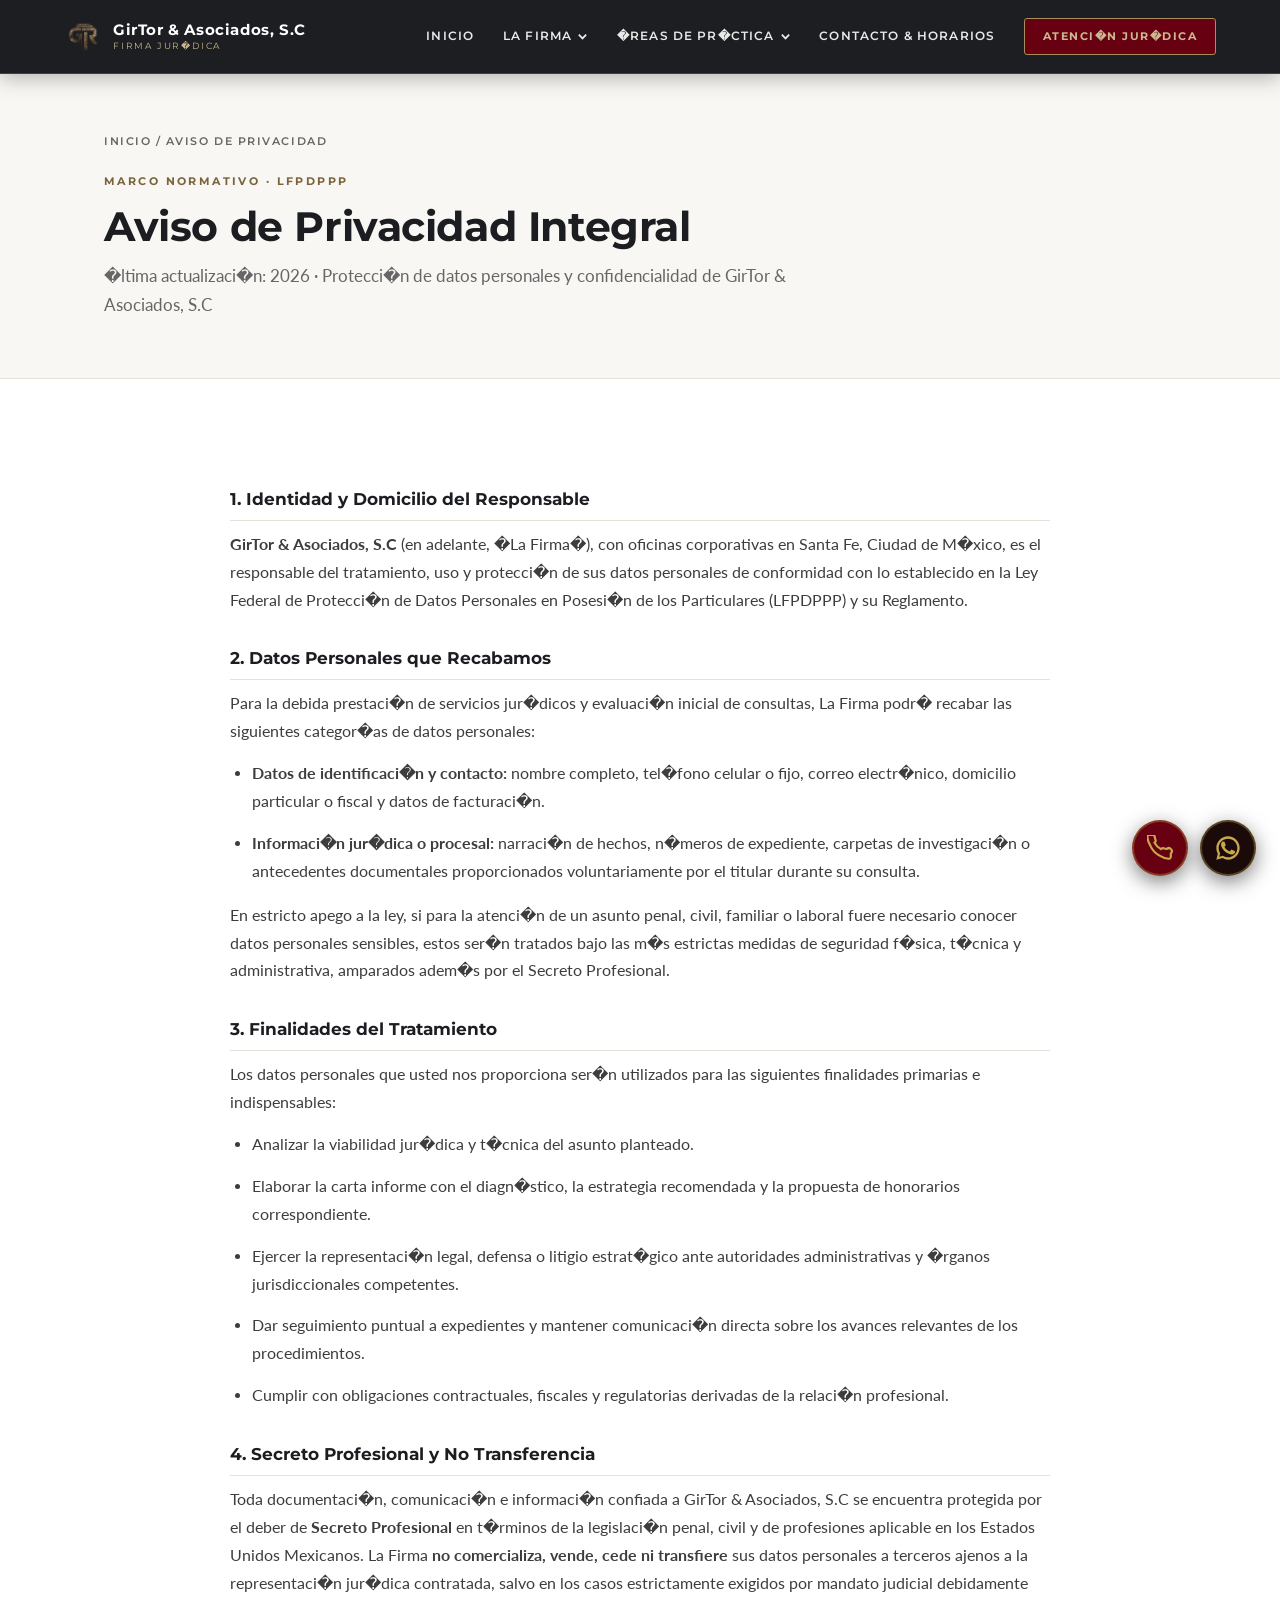
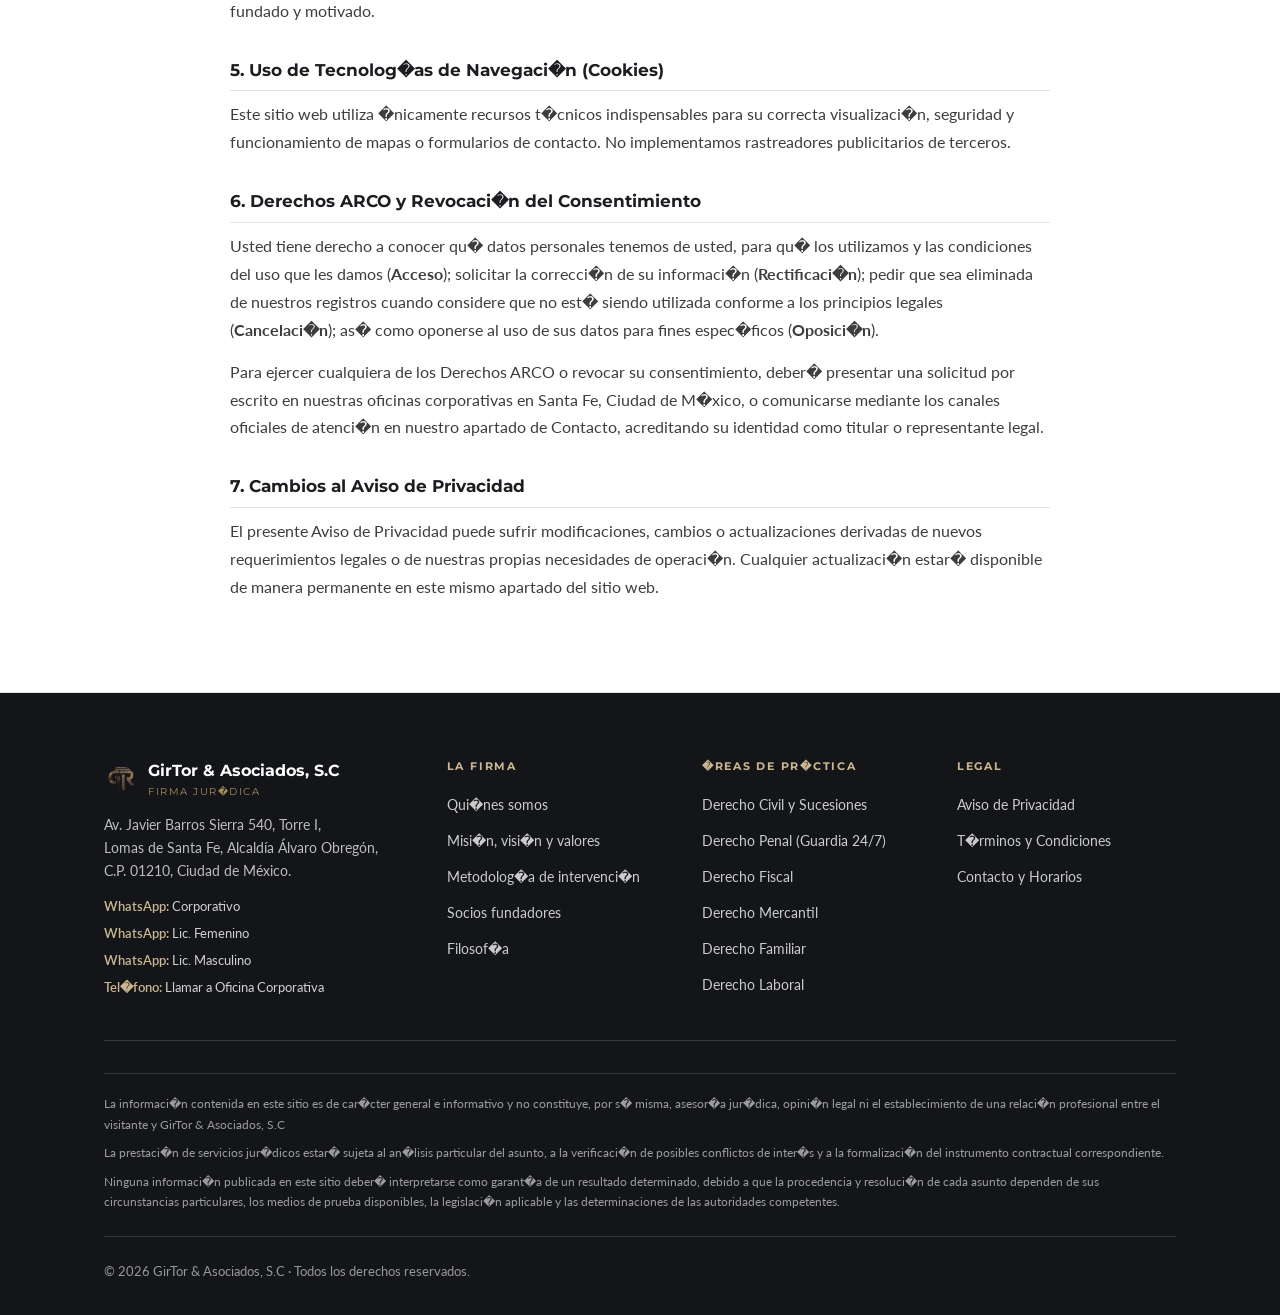
==== commit b8fe5b08: "feat: ciudades en spw-subtitle, botones flotantes paleta carmesi-obsidiana, borra Maps duplicado, pr" ====
--- a/aviso-de-privacidad.html
+++ b/aviso-de-privacidad.html
@@ -1,15 +1,15 @@
-﻿<!DOCTYPE html>
+<!DOCTYPE html>
 <html lang="es">
 <head>
   <meta charset="UTF-8" />
   <meta name="viewport" content="width=device-width, initial-scale=1.0" />
-  <title>Política y Aviso de Privacidad — GirTor &amp; Asociados, S.C</title>
+  <title>Pol�tica y Aviso de Privacidad � GirTor &amp; Asociados, S.C</title>
   <meta name="description" content="Aviso de Privacidad Integral de GirTor & Asociados, S.C, conforme a la LFPDPPP." />
   <link rel="icon" type="image/png" href="assets/logo_nav.png" />
   <link rel="preconnect" href="https://fonts.googleapis.com" />
   <link rel="preconnect" href="https://fonts.gstatic.com" crossorigin />
   <link href="https://fonts.googleapis.com/css2?family=Lato:ital,wght@0,300;0,400;0,700;1,300;1,400&family=Montserrat:ital,wght@0,400;0,500;0,600;0,700;0,800;1,700;1,800&display=swap" rel="stylesheet" />
-  <link rel="stylesheet" href="css/styles.css?v=41.0" />
+  <link rel="stylesheet" href="css/styles.css?v=56.0" />
 </head>
 <body>
 
@@ -18,7 +18,7 @@
       <img src="assets/logo_nav.png" alt="GirTor &amp; Asociados, S.C" />
       <div class="nav-brand">
         <span class="firm">GirTor &amp; Asociados, S.C</span>
-        <span class="tagline">Firma Jurídica</span>
+        <span class="tagline">Firma Jur�dica</span>
       </div>
     </a>
 
@@ -30,15 +30,15 @@
           <svg class="nav-chevron" viewBox="0 0 12 12"><polyline points="2 4 6 8 10 4"/></svg>
         </button>
         <div class="nav-dropdown">
-          <a href="la-firma.html#quienes-somos"><span>Quiénes somos</span><span class="drop-tag">FIRMA</span></a>
-          <a href="la-firma.html#mision-vision-valores"><span>Misión, visión y valores</span><span class="drop-tag">PRINCIPIOS</span></a>
-          <a href="la-firma.html#socios-fundadores"><span>Socios fundadores</span><span class="drop-tag">DIRECCIÓN</span></a>
-          <a href="la-firma.html#filosofia"><span>Filosofía institucional</span><span class="drop-tag">DOCTRINA</span></a>
+          <a href="la-firma.html#quienes-somos"><span>Qui�nes somos</span><span class="drop-tag">FIRMA</span></a>
+          <a href="la-firma.html#mision-vision-valores"><span>Misi�n, visi�n y valores</span><span class="drop-tag">PRINCIPIOS</span></a>
+          <a href="la-firma.html#socios-fundadores"><span>Socios fundadores</span><span class="drop-tag">DIRECCI�N</span></a>
+          <a href="la-firma.html#filosofia"><span>Filosof�a institucional</span><span class="drop-tag">DOCTRINA</span></a>
         </div>
       </li>
       <li class="nav-item">
         <button type="button" class="nav-link">
-          <span>Áreas de práctica</span>
+          <span>�reas de pr�ctica</span>
           <svg class="nav-chevron" viewBox="0 0 12 12"><polyline points="2 4 6 8 10 4"/></svg>
         </button>
         <div class="nav-dropdown">
@@ -53,22 +53,22 @@
       <li class="nav-item"><a href="contacto.html" class="nav-link">Contacto &amp; Horarios</a></li>
       <li class="nav-item">
         <a href="https://wa.me/525616878494?text=Hola,%20deseo%20solicitar%20atenci%C3%B3n%20jur%C3%ADdica%20con%20GirTor%20%26%20Asociados,%20S.C" target="_blank" rel="noopener" class="nav-cta">
-          Atención Jurídica
+          Atenci�n Jur�dica
         </a>
       </li>
     </ul>
 
-    <button class="nav-hamburger" id="navHamburger" aria-label="Menú" aria-expanded="false">
+    <button class="nav-hamburger" id="navHamburger" aria-label="Men�" aria-expanded="false">
       <span></span><span></span><span></span>
     </button>
   </nav>
 
-  <!-- Menú Móvil Estilo Editorial -->
+  <!-- Men� M�vil Estilo Editorial -->
   <div class="mobile-drawer" id="mobileDrawer" aria-hidden="true">
     <div class="drawer-inner">
       <div class="drawer-topbar">
         <a href="index.html" class="drawer-brand" onclick="closeDrawer()">G I R T O R &nbsp; &amp; &nbsp; A S O C I A D O S , &nbsp; S . A .</a>
-        <button type="button" class="drawer-close-btn" onclick="closeDrawer()" aria-label="Cerrar menú">
+        <button type="button" class="drawer-close-btn" onclick="closeDrawer()" aria-label="Cerrar men�">
           <svg viewBox="0 0 24 24" width="22" height="22" fill="none" stroke="currentColor" stroke-width="2.2" stroke-linecap="round">
             <line x1="18" y1="6" x2="6" y2="18"></line>
             <line x1="6" y1="6" x2="18" y2="18"></line>
@@ -76,7 +76,7 @@
         </button>
       </div>
 
-      <nav class="drawer-nav" aria-label="Navegación Móvil">
+      <nav class="drawer-nav" aria-label="Navegaci�n M�vil">
         <ul class="drawer-menu">
           <li class="drawer-menu-item">
             <a href="index.html" class="drawer-link" onclick="closeDrawer()">INICIO</a>
@@ -89,7 +89,7 @@
           </li>
           <li class="drawer-menu-item drawer-item--accordion" id="drawerAccordion">
             <button type="button" class="drawer-link drawer-accordion-trigger" id="drawerPracticeToggle" aria-expanded="false">
-              <span>ÁREAS DE PRÁCTICA</span>
+              <span>�REAS DE PR�CTICA</span>
               <svg class="drawer-chevron" viewBox="0 0 14 14" fill="none" stroke="currentColor" stroke-width="2">
                 <polyline points="3 5 7 9 11 5"/>
               </svg>
@@ -101,20 +101,20 @@
               <a href="practica.html#mercantil" onclick="closeDrawer()">Derecho Mercantil</a>
               <a href="practica.html#familiar" onclick="closeDrawer()">Derecho Familiar</a>
               <a href="practica.html#laboral" onclick="closeDrawer()">Derecho Laboral</a>
-              <a href="practica.html" class="drawer-subnav-all" onclick="closeDrawer()">Ver todas las áreas &rarr;</a>
+              <a href="practica.html" class="drawer-subnav-all" onclick="closeDrawer()">Ver todas las �reas &rarr;</a>
             </div>
           </li>
           <li class="drawer-menu-item">
-            <a href="index.html#metodologia" class="drawer-link" onclick="closeDrawer()">METODOLOGÍA</a>
-          </li>
-          <li class="drawer-menu-item">
-            <a href="contacto.html#ubicacion" class="drawer-link" onclick="closeDrawer()">UBICACIÓN</a>
+            <a href="index.html#metodologia" class="drawer-link" onclick="closeDrawer()">METODOLOG�A</a>
+          </li>
+          <li class="drawer-menu-item">
+            <a href="contacto.html#ubicacion" class="drawer-link" onclick="closeDrawer()">UBICACI�N</a>
           </li>
           <li class="drawer-menu-item">
             <a href="aviso-de-privacidad.html" class="drawer-link drawer-link--secondary" onclick="closeDrawer()">AVISO DE PRIVACIDAD</a>
           </li>
           <li class="drawer-menu-item">
-            <a href="terminos-y-condiciones.html" class="drawer-link drawer-link--secondary" onclick="closeDrawer()">TÉRMINOS Y CONDICIONES</a>
+            <a href="terminos-y-condiciones.html" class="drawer-link drawer-link--secondary" onclick="closeDrawer()">T�RMINOS Y CONDICIONES</a>
           </li>
         </ul>
       </nav>
@@ -132,7 +132,7 @@
       <span class="section-eyebrow">Marco Normativo &middot; LFPDPPP</span>
       <h1 class="section-title-clean">Aviso de Privacidad Integral</h1>
       <p class="section-lead-clean" style="max-width: 720px; margin-top: 10px;">
-        Última actualización: 2026 &middot; Protección de datos personales y confidencialidad de GirTor &amp; Asociados, S.C
+        �ltima actualizaci�n: 2026 &middot; Protecci�n de datos personales y confidencialidad de GirTor &amp; Asociados, S.C
       </p>
     </div>
   </header>
@@ -142,48 +142,48 @@
       <div class="legal-document">
         <h2>1. Identidad y Domicilio del Responsable</h2>
         <p>
-          <strong>GirTor &amp; Asociados, S.C</strong> (en adelante, «La Firma»), con oficinas corporativas en Santa Fe, Ciudad de México, es el responsable del tratamiento, uso y protección de sus datos personales de conformidad con lo establecido en la Ley Federal de Protección de Datos Personales en Posesión de los Particulares (LFPDPPP) y su Reglamento.
+          <strong>GirTor &amp; Asociados, S.C</strong> (en adelante, �La Firma�), con oficinas corporativas en Santa Fe, Ciudad de M�xico, es el responsable del tratamiento, uso y protecci�n de sus datos personales de conformidad con lo establecido en la Ley Federal de Protecci�n de Datos Personales en Posesi�n de los Particulares (LFPDPPP) y su Reglamento.
         </p>
 
         <h2>2. Datos Personales que Recabamos</h2>
-        <p>Para la debida prestación de servicios jurídicos y evaluación inicial de consultas, La Firma podrá recabar las siguientes categorías de datos personales:</p>
+        <p>Para la debida prestaci�n de servicios jur�dicos y evaluaci�n inicial de consultas, La Firma podr� recabar las siguientes categor�as de datos personales:</p>
         <ul>
-          <li><strong>Datos de identificación y contacto:</strong> nombre completo, teléfono celular o fijo, correo electrónico, domicilio particular o fiscal y datos de facturación.</li>
-          <li><strong>Información jurídica o procesal:</strong> narración de hechos, números de expediente, carpetas de investigación o antecedentes documentales proporcionados voluntariamente por el titular durante su consulta.</li>
+          <li><strong>Datos de identificaci�n y contacto:</strong> nombre completo, tel�fono celular o fijo, correo electr�nico, domicilio particular o fiscal y datos de facturaci�n.</li>
+          <li><strong>Informaci�n jur�dica o procesal:</strong> narraci�n de hechos, n�meros de expediente, carpetas de investigaci�n o antecedentes documentales proporcionados voluntariamente por el titular durante su consulta.</li>
         </ul>
-        <p>En estricto apego a la ley, si para la atención de un asunto penal, civil, familiar o laboral fuere necesario conocer datos personales sensibles, estos serán tratados bajo las más estrictas medidas de seguridad física, técnica y administrativa, amparados además por el Secreto Profesional.</p>
+        <p>En estricto apego a la ley, si para la atenci�n de un asunto penal, civil, familiar o laboral fuere necesario conocer datos personales sensibles, estos ser�n tratados bajo las m�s estrictas medidas de seguridad f�sica, t�cnica y administrativa, amparados adem�s por el Secreto Profesional.</p>
 
         <h2>3. Finalidades del Tratamiento</h2>
-        <p>Los datos personales que usted nos proporciona serán utilizados para las siguientes finalidades primarias e indispensables:</p>
+        <p>Los datos personales que usted nos proporciona ser�n utilizados para las siguientes finalidades primarias e indispensables:</p>
         <ul>
-          <li>Analizar la viabilidad jurídica y técnica del asunto planteado.</li>
-          <li>Elaborar la carta informe con el diagnóstico, la estrategia recomendada y la propuesta de honorarios correspondiente.</li>
-          <li>Ejercer la representación legal, defensa o litigio estratégico ante autoridades administrativas y órganos jurisdiccionales competentes.</li>
-          <li>Dar seguimiento puntual a expedientes y mantener comunicación directa sobre los avances relevantes de los procedimientos.</li>
-          <li>Cumplir con obligaciones contractuales, fiscales y regulatorias derivadas de la relación profesional.</li>
+          <li>Analizar la viabilidad jur�dica y t�cnica del asunto planteado.</li>
+          <li>Elaborar la carta informe con el diagn�stico, la estrategia recomendada y la propuesta de honorarios correspondiente.</li>
+          <li>Ejercer la representaci�n legal, defensa o litigio estrat�gico ante autoridades administrativas y �rganos jurisdiccionales competentes.</li>
+          <li>Dar seguimiento puntual a expedientes y mantener comunicaci�n directa sobre los avances relevantes de los procedimientos.</li>
+          <li>Cumplir con obligaciones contractuales, fiscales y regulatorias derivadas de la relaci�n profesional.</li>
         </ul>
 
         <h2>4. Secreto Profesional y No Transferencia</h2>
         <p>
-          Toda documentación, comunicación e información confiada a GirTor &amp; Asociados, S.C se encuentra protegida por el deber de <strong>Secreto Profesional</strong> en términos de la legislación penal, civil y de profesiones aplicable en los Estados Unidos Mexicanos. La Firma <strong>no comercializa, vende, cede ni transfiere</strong> sus datos personales a terceros ajenos a la representación jurídica contratada, salvo en los casos estrictamente exigidos por mandato judicial debidamente fundado y motivado.
-        </p>
-
-        <h2>5. Uso de Tecnologías de Navegación (Cookies)</h2>
-        <p>
-          Este sitio web utiliza únicamente recursos técnicos indispensables para su correcta visualización, seguridad y funcionamiento de mapas o formularios de contacto. No implementamos rastreadores publicitarios de terceros.
-        </p>
-
-        <h2>6. Derechos ARCO y Revocación del Consentimiento</h2>
-        <p>
-          Usted tiene derecho a conocer qué datos personales tenemos de usted, para qué los utilizamos y las condiciones del uso que les damos (<strong>Acceso</strong>); solicitar la corrección de su información (<strong>Rectificación</strong>); pedir que sea eliminada de nuestros registros cuando considere que no está siendo utilizada conforme a los principios legales (<strong>Cancelación</strong>); así como oponerse al uso de sus datos para fines específicos (<strong>Oposición</strong>).
-        </p>
-        <p>
-          Para ejercer cualquiera de los Derechos ARCO o revocar su consentimiento, deberá presentar una solicitud por escrito en nuestras oficinas corporativas en Santa Fe, Ciudad de México, o comunicarse mediante los canales oficiales de atención en nuestro apartado de <a href="contacto.html">Contacto</a>, acreditando su identidad como titular o representante legal.
+          Toda documentaci�n, comunicaci�n e informaci�n confiada a GirTor &amp; Asociados, S.C se encuentra protegida por el deber de <strong>Secreto Profesional</strong> en t�rminos de la legislaci�n penal, civil y de profesiones aplicable en los Estados Unidos Mexicanos. La Firma <strong>no comercializa, vende, cede ni transfiere</strong> sus datos personales a terceros ajenos a la representaci�n jur�dica contratada, salvo en los casos estrictamente exigidos por mandato judicial debidamente fundado y motivado.
+        </p>
+
+        <h2>5. Uso de Tecnolog�as de Navegaci�n (Cookies)</h2>
+        <p>
+          Este sitio web utiliza �nicamente recursos t�cnicos indispensables para su correcta visualizaci�n, seguridad y funcionamiento de mapas o formularios de contacto. No implementamos rastreadores publicitarios de terceros.
+        </p>
+
+        <h2>6. Derechos ARCO y Revocaci�n del Consentimiento</h2>
+        <p>
+          Usted tiene derecho a conocer qu� datos personales tenemos de usted, para qu� los utilizamos y las condiciones del uso que les damos (<strong>Acceso</strong>); solicitar la correcci�n de su informaci�n (<strong>Rectificaci�n</strong>); pedir que sea eliminada de nuestros registros cuando considere que no est� siendo utilizada conforme a los principios legales (<strong>Cancelaci�n</strong>); as� como oponerse al uso de sus datos para fines espec�ficos (<strong>Oposici�n</strong>).
+        </p>
+        <p>
+          Para ejercer cualquiera de los Derechos ARCO o revocar su consentimiento, deber� presentar una solicitud por escrito en nuestras oficinas corporativas en Santa Fe, Ciudad de M�xico, o comunicarse mediante los canales oficiales de atenci�n en nuestro apartado de <a href="contacto.html">Contacto</a>, acreditando su identidad como titular o representante legal.
         </p>
 
         <h2>7. Cambios al Aviso de Privacidad</h2>
         <p>
-          El presente Aviso de Privacidad puede sufrir modificaciones, cambios o actualizaciones derivadas de nuevos requerimientos legales o de nuestras propias necesidades de operación. Cualquier actualización estará disponible de manera permanente en este mismo apartado del sitio web.
+          El presente Aviso de Privacidad puede sufrir modificaciones, cambios o actualizaciones derivadas de nuevos requerimientos legales o de nuestras propias necesidades de operaci�n. Cualquier actualizaci�n estar� disponible de manera permanente en este mismo apartado del sitio web.
         </p>
       </div>
     </div>
@@ -198,7 +198,7 @@
             <img src="assets/logo_nav.png" alt="GirTor &amp; Asociados, S.C" loading="lazy" decoding="async" />
             <div>
               <div class="footer-name">GirTor &amp; Asociados, S.C</div>
-              <div class="footer-sub">Firma Jurídica</div>
+              <div class="footer-sub">Firma Jur�dica</div>
             </div>
           </div>
           <p class="footer-address">Av. Javier Barros Sierra 540, Torre I,<br />Lomas de Santa Fe, Alcald&#237;a &#193;lvaro Obreg&#243;n,<br />C.P. 01210, Ciudad de M&#233;xico.</p>
@@ -206,23 +206,23 @@
             <a href="https://wa.me/525616878494?text=Hola,%20deseo%20solicitar%20atenci%C3%B3n%20jur%C3%ADdica%20con%20GirTor%20%26%20Asociados,%20S.C" target="_blank" rel="noopener"><strong>WhatsApp:</strong> Corporativo</a>
             <a href="https://wa.me/528261163940?text=Hola,%20solicito%20atenci%C3%B3n%20jur%C3%ADdica%20con%20la%20Lic.%20Femenino." target="_blank" rel="noopener"><strong>WhatsApp:</strong> Lic. Femenino</a>
             <a href="https://wa.me/525522604834?text=Hola,%20solicito%20atenci%C3%B3n%20jur%C3%ADdica%20con%20el%20Lic.%20Masculino." target="_blank" rel="noopener"><strong>WhatsApp:</strong> Lic. Masculino</a>
-            <a href="tel:+525580008384"><strong>Teléfono:</strong> Llamar a Oficina Corporativa</a>
+            <a href="tel:+525580008384"><strong>Tel�fono:</strong> Llamar a Oficina Corporativa</a>
           </div>
         </div>
 
         <div>
           <div class="footer-col-title">La Firma</div>
           <ul class="footer-col-links">
-            <li><a href="la-firma.html#quienes-somos">Quiénes somos</a></li>
-            <li><a href="la-firma.html#mision-vision-valores">Misión, visión y valores</a></li>
-            <li><a href="index.html#metodologia">Metodología de intervención</a></li>
+            <li><a href="la-firma.html#quienes-somos">Qui�nes somos</a></li>
+            <li><a href="la-firma.html#mision-vision-valores">Misi�n, visi�n y valores</a></li>
+            <li><a href="index.html#metodologia">Metodolog�a de intervenci�n</a></li>
             <li><a href="la-firma.html#socios-fundadores">Socios fundadores</a></li>
-            <li><a href="la-firma.html#filosofia">Filosofía</a></li>
+            <li><a href="la-firma.html#filosofia">Filosof�a</a></li>
           </ul>
         </div>
 
         <div>
-          <div class="footer-col-title">Áreas de práctica</div>
+          <div class="footer-col-title">�reas de pr�ctica</div>
           <ul class="footer-col-links">
             <li><a href="practica.html#civil">Derecho Civil y Sucesiones</a></li>
             <li><a href="practica.html#penal">Derecho Penal (Guardia 24/7)</a></li>
@@ -237,7 +237,7 @@
           <div class="footer-col-title">Legal</div>
           <ul class="footer-col-links">
             <li><a href="aviso-de-privacidad.html">Aviso de Privacidad</a></li>
-            <li><a href="terminos-y-condiciones.html">Términos y Condiciones</a></li>
+            <li><a href="terminos-y-condiciones.html">T�rminos y Condiciones</a></li>
             <li><a href="contacto.html">Contacto y Horarios</a></li>
           </ul>
         </div>
@@ -245,13 +245,13 @@
 
       <div class="footer-legal-disclaimer">
         <p>
-          La información contenida en este sitio es de carácter general e informativo y no constituye, por sí misma, asesoría jurídica, opinión legal ni el establecimiento de una relación profesional entre el visitante y GirTor &amp; Asociados, S.C
-        </p>
-        <p>
-          La prestación de servicios jurídicos estará sujeta al análisis particular del asunto, a la verificación de posibles conflictos de interés y a la formalización del instrumento contractual correspondiente.
-        </p>
-        <p>
-          Ninguna información publicada en este sitio deberá interpretarse como garantía de un resultado determinado, debido a que la procedencia y resolución de cada asunto dependen de sus circunstancias particulares, los medios de prueba disponibles, la legislación aplicable y las determinaciones de las autoridades competentes.
+          La informaci�n contenida en este sitio es de car�cter general e informativo y no constituye, por s� misma, asesor�a jur�dica, opini�n legal ni el establecimiento de una relaci�n profesional entre el visitante y GirTor &amp; Asociados, S.C
+        </p>
+        <p>
+          La prestaci�n de servicios jur�dicos estar� sujeta al an�lisis particular del asunto, a la verificaci�n de posibles conflictos de inter�s y a la formalizaci�n del instrumento contractual correspondiente.
+        </p>
+        <p>
+          Ninguna informaci�n publicada en este sitio deber� interpretarse como garant�a de un resultado determinado, debido a que la procedencia y resoluci�n de cada asunto dependen de sus circunstancias particulares, los medios de prueba disponibles, la legislaci�n aplicable y las determinaciones de las autoridades competentes.
         </p>
       </div>
 
@@ -261,7 +261,7 @@
     </div>
   </footer>
 
-  <!-- Botones Flotantes: Teléfono + WhatsApp -->
+  <!-- Botones Flotantes: Tel�fono + WhatsApp -->
   <div id="wa-float">
     <div class="wa-float-btns-row">
       <a href="tel:+525580008384" class="wa-float-btn wa-float-btn--phone" aria-label="Llamar a Oficina Corporativa">
@@ -272,7 +272,7 @@
       </a>
     </div>
   </div>
-  <script src="js/main.js?v=41.0" defer></script>
+  <script src="js/main.js?v=56.0" defer></script>
 </body>
 </html>
 
@@ -289,3 +289,13 @@
 
 
 
+
+
+
+
+
+
+
+
+
+
--- a/css/styles.css
+++ b/css/styles.css
@@ -182,7 +182,7 @@
   position: fixed;
   top: 74px;
   left: 0;
-  height: 2px;
+  height: 3px;
   width: 0%;
   background: linear-gradient(90deg, var(--crimson), var(--gold-mid), var(--gold-light));
   z-index: 810;
@@ -255,47 +255,46 @@
   align-items: center;
   text-align: center;
   width: 100%;
-  margin-bottom: -26px;
+  margin-bottom: -22px;
   position: relative;
   z-index: 2;
   pointer-events: none;
 }
 
-.splash-brand-name-mask {
-  overflow: hidden;
-  padding: 4px 6px 2px;
-}
-
-.splash-brand-name {
-  font-family: var(--font-heading);
-  font-size: clamp(1.05rem, 4.15vw, 1.92rem);
-  font-weight: 700;
-  line-height: 1.15;
-  white-space: nowrap;
-  letter-spacing: 0.04em;
-  background-image: linear-gradient(
-    110deg,
-    #ffffff 0%,
-    #ffffff 43%,
-    #fff4d2 48%,
-    #dfba6a 51%,
-    #ffffff 56%,
-    #ffffff 100%
-  );
-  background-size: 300% 100%;
-  background-position: 100% 0;
-  -webkit-background-clip: text;
-  background-clip: text;
-  color: transparent;
-  -webkit-text-fill-color: transparent;
+.splash-brand-svg {
+  width: 100%;
+  height: auto;
+  display: block;
+  overflow: visible;
   filter: drop-shadow(0 6px 20px rgba(0, 0, 0, 0.75));
+}
+
+.splash-brand-svg text {
+  font-family: var(--font-heading);
+  font-size: 37px;
+  font-weight: 700;
+  letter-spacing: 1.4px;
+}
+
+.splash-svg-stroke {
+  stroke-dasharray: 220;
+  stroke-dashoffset: 220;
+  stroke-linecap: round;
+  stroke-linejoin: round;
+  animation:
+    splash-text-draw 1.3s cubic-bezier(0.65, 0, 0.35, 1) 0.08s forwards,
+    splash-stroke-settle 0.7s ease 1.4s forwards;
+}
+
+.splash-svg-fill {
   opacity: 0;
-  clip-path: inset(0 50% 0 50%);
-  transform: translateY(108%) scale(0.88);
-  transform-origin: center bottom;
-  animation:
-    splash-emerge-up 1.05s cubic-bezier(0.16, 1, 0.3, 1) 0.28s forwards,
-    splash-gold-shimmer 1.15s cubic-bezier(0.4, 0, 0.2, 1) 1.35s forwards;
+  animation: splash-text-fill 0.65s cubic-bezier(0.22, 1, 0.36, 1) 1.08s forwards;
+}
+
+.splash-svg-sheen {
+  opacity: 0;
+  clip-path: polygon(-25% 0, -5% 0, -15% 100%, -35% 100%);
+  animation: splash-text-sheen 1.05s cubic-bezier(0.4, 0, 0.2, 1) 1.68s forwards;
 }
 
 .splash-brand-subline {
@@ -304,7 +303,7 @@
   justify-content: center;
   gap: 12px;
   width: min(82%, 380px);
-  margin-top: 6px;
+  margin-top: 2px;
 }
 
 .splash-brand-rule {
@@ -341,33 +340,41 @@
   white-space: nowrap;
   opacity: 0;
   transform: translateY(-115%);
-  animation: splash-emerge-down 0.85s cubic-bezier(0.16, 1, 0.3, 1) 0.48s forwards;
-}
-
-@keyframes splash-emerge-up {
+  animation: splash-emerge-down 0.85s cubic-bezier(0.16, 1, 0.3, 1) 0.75s forwards;
+}
+
+@keyframes splash-text-draw {
+  to {
+    stroke-dashoffset: 0;
+  }
+}
+
+@keyframes splash-stroke-settle {
+  to {
+    opacity: 0.18;
+  }
+}
+
+@keyframes splash-text-fill {
   0% {
     opacity: 0;
-    clip-path: inset(0 50% 0 50%);
-    transform: translateY(108%) scale(0.88);
-    letter-spacing: 0.14em;
-  }
-  45% {
-    opacity: 1;
   }
   100% {
     opacity: 1;
-    clip-path: inset(0 0% 0 0%);
-    transform: translateY(0%) scale(1);
-    letter-spacing: 0.04em;
-  }
-}
-
-@keyframes splash-gold-shimmer {
+  }
+}
+
+@keyframes splash-text-sheen {
   0% {
-    background-position: 100% 0;
+    opacity: 0.95;
+    clip-path: polygon(-25% 0, -5% 0, -15% 100%, -35% 100%);
+  }
+  85% {
+    opacity: 0.95;
   }
   100% {
-    background-position: 0% 0;
+    opacity: 0;
+    clip-path: polygon(115% 0, 135% 0, 125% 100%, 105% 100%);
   }
 }
 
@@ -397,12 +404,12 @@
 
 @media (max-width: 520px) {
   .splash-brand-header {
-    margin-bottom: -14px;
+    margin-bottom: -12px;
   }
 
   .splash-brand-subline {
     gap: 8px;
-    margin-top: 4px;
+    margin-top: 2px;
   }
 }
 
@@ -696,6 +703,7 @@
   align-items: center;
   gap: 7px;
   padding: 9px 18px;
+  background: var(--crimson);
   border: 1px solid var(--gold-mid);
   border-radius: 3px;
   font-family: var(--font-heading);
@@ -708,23 +716,23 @@
 }
 
 .nav-cta:hover {
+  background: var(--crimson-dark);
+  border-color: var(--gold-light);
+  color: #ffffff;
+}
+
+#nav.scrolled .nav-cta,
+#nav.nav-solid .nav-cta {
   background: var(--crimson);
   border-color: var(--gold-mid);
   color: var(--gold-light);
 }
 
-#nav.scrolled .nav-cta,
-#nav.nav-solid .nav-cta {
-  background: transparent;
-  border-color: var(--gold-mid);
-  color: var(--gold-light);
-}
-
 #nav.scrolled .nav-cta:hover,
 #nav.nav-solid .nav-cta:hover {
-  background: var(--crimson);
-  border-color: var(--gold-mid);
-  color: var(--gold-light);
+  background: var(--crimson-dark);
+  border-color: var(--gold-light);
+  color: #ffffff;
 }
 
 /* Botón Hamburguesa (Obsidiana + Oro Antiguo del Logo) */
@@ -1932,6 +1940,35 @@
   color: var(--ink-muted);
 }
 
+.offices-presence-list {
+  list-style: none;
+  margin: 10px 0 18px;
+  display: flex;
+  flex-direction: column;
+  gap: 7px;
+}
+
+.offices-presence-list li {
+  position: relative;
+  padding-left: 16px;
+  font-family: var(--font-body);
+  font-size: 14px;
+  line-height: 1.5;
+  color: var(--ink-body);
+}
+
+.offices-presence-list li::before {
+  content: '•';
+  position: absolute;
+  left: 0;
+  color: var(--crimson);
+  font-weight: 700;
+}
+
+.offices-presence-list li strong {
+  color: var(--ink-strong);
+}
+
 .clean-wa-list {
   display: flex;
   flex-direction: column;
@@ -2162,7 +2199,7 @@
 .pillar-teaser-card {
   background: var(--bg-soft);
   border: 1px solid var(--border-light);
-  border-left: 3px solid var(--gold-mid);
+  border-left: 3px solid var(--crimson);
   border-radius: 4px;
   padding: 18px 20px;
   transition: border-color 0.22s ease, transform 0.22s ease;
@@ -2270,12 +2307,12 @@
   flex-shrink: 0;
   width: 28px;
   height: 28px;
-  color: var(--gold-dark);
+  color: var(--crimson);
 }
 
 .method-acc-num svg {
   display: block;
-  stroke: var(--gold-dark);
+  stroke: var(--crimson);
 }
 
 .method-acc-title {
@@ -2364,7 +2401,7 @@
 .value-item-card {
   background: #ffffff;
   border: 1px solid var(--border-light);
-  border-left: 3px solid var(--gold-mid);
+  border-left: 3px solid var(--crimson);
   border-radius: 4px;
   padding: 20px 22px;
   transition: transform 0.22s ease, box-shadow 0.22s ease;
@@ -2418,6 +2455,7 @@
 .partner-card {
   background: var(--bg-soft);
   border: 1px solid var(--border-light);
+  border-top: 3px solid var(--crimson);
   border-radius: 4px;
   overflow: hidden;
   display: flex;
@@ -2425,13 +2463,32 @@
 }
 
 .partner-visual {
-  height: 108px;
+  height: 440px;
   background: linear-gradient(135deg, #141518 0%, #30030a 100%);
   border-bottom: 2px solid var(--gold-mid);
   display: flex;
   align-items: center;
   justify-content: center;
   padding: 16px;
+  overflow: hidden;
+}
+
+.partner-visual--photo {
+  padding: 0;
+  position: relative;
+}
+
+.partner-photo {
+  width: 100%;
+  height: 100%;
+  object-fit: cover;
+  object-position: center 15%;
+  display: block;
+  transition: transform 0.6s var(--ease);
+}
+
+.partner-card:hover .partner-photo {
+  transform: scale(1.03);
 }
 
 .partner-monogram {
@@ -2469,13 +2526,22 @@
   font-weight: 700;
   letter-spacing: 0.14em;
   text-transform: uppercase;
-  color: var(--gold-dark);
+  color: var(--crimson);
 }
 
 @media (max-width: 860px) {
   .partners-grid {
     grid-template-columns: 1fr;
     gap: 22px;
+  }
+
+  .partner-visual {
+    height: 140px;
+  }
+
+  .partner-visual--photo {
+    height: auto;
+    aspect-ratio: 4 / 4.3;
   }
 }
 
@@ -2499,7 +2565,7 @@
 .civil-subgroup-card {
   background: #ffffff;
   border: 1px solid var(--border-light);
-  border-top: 3px solid var(--gold-mid);
+  border-top: 3px solid var(--crimson);
   border-radius: 4px;
   padding: 26px 24px;
 }
@@ -2687,7 +2753,7 @@
 }
 
 .ticker-bullet {
-  color: var(--gold-mid);
+  color: var(--crimson);
   font-size: 9px;
 }
 
@@ -2724,14 +2790,14 @@
   align-items: center;
   gap: 8px;
   padding: 11px 22px;
-  border: 1px solid var(--ink-strong);
+  border: 1.5px solid var(--crimson);
   border-radius: 3px;
   font-family: var(--font-heading);
   font-size: 11px;
   font-weight: 700;
   letter-spacing: 0.14em;
   text-transform: uppercase;
-  color: var(--ink-strong);
+  color: var(--crimson);
   transition: all 0.25s ease;
 }
 
@@ -2768,12 +2834,12 @@
   width: 32px;
   height: 32px;
   border-radius: 50%;
-  background: var(--bg-soft);
-  border: 1px solid var(--gold-mid);
+  background: var(--crimson-soft);
+  border: 1px solid var(--crimson);
   font-family: var(--font-heading);
   font-size: 12px;
   font-weight: 700;
-  color: var(--gold-dark);
+  color: var(--crimson);
   margin-bottom: 14px;
 }
 
@@ -2910,8 +2976,12 @@
 .spw-cell {
   aspect-ratio: 1 / 1;
   flex: 1;
-  padding: 14px;
+  padding: 8px;
   position: relative;
+}
+
+.spw-cell--wide {
+  aspect-ratio: 16 / 9;
 }
 
 .spw-cell-empty { visibility: hidden; pointer-events: none; }
@@ -2925,7 +2995,7 @@
   border: 1px solid rgba(201, 168, 76, 0.28);
   will-change: transform;
   background: #17191d;
-  transform: scale(0.82);
+  transform: scale(0.92);
 }
 
 .spw-img {
@@ -2968,7 +3038,7 @@
 }
 
 @media (max-width: 900px) {
-  .spw-cell { padding: 8px; }
+  .spw-cell { padding: 5px; }
   .spw-grid-wrap { margin-top: 20px; margin-bottom: 28px; }
   .spw-caption .spw-role { display: none; }
 }
@@ -2985,6 +3055,7 @@
 .area-summary-card {
   background: #ffffff;
   border: 1px solid var(--border-light);
+  border-top: 3px solid var(--crimson);
   border-radius: 4px;
   padding: 28px 24px;
   display: flex;
@@ -2995,7 +3066,8 @@
 
 .area-summary-card:hover {
   border-color: var(--gold-mid);
-  box-shadow: 0 8px 24px rgba(0, 0, 0, 0.05);
+  border-top-color: var(--crimson);
+  box-shadow: 0 8px 24px rgba(103, 0, 16, 0.07);
   transform: translateY(-2px);
 }
 
@@ -3153,7 +3225,7 @@
 .wa-line-card {
   background: #ffffff;
   border: 1px solid var(--border-light);
-  border-top: 3px solid var(--gold-mid);
+  border-top: 3px solid var(--crimson);
   border-radius: 4px;
   padding: 20px 20px 18px;
   display: flex;
@@ -3272,19 +3344,20 @@
 .wa-line-row-btn {
   flex-shrink: 0;
   padding: 8px 14px;
-  background: var(--ink-strong);
-  color: #ffffff;
+  background: var(--crimson);
+  color: var(--gold-light);
   border-radius: 3px;
   font-family: var(--font-heading);
   font-size: 10.5px;
   font-weight: 700;
   letter-spacing: 0.1em;
   text-transform: uppercase;
-  transition: background 0.2s ease;
+  transition: background 0.2s ease, color 0.2s ease;
 }
 
 .wa-line-row-btn:hover {
-  background: var(--crimson);
+  background: var(--crimson-dark);
+  color: #ffffff;
 }
 
 .footer-phones {
@@ -3360,6 +3433,7 @@
   margin: 34px auto 0;
   background: var(--bg-soft);
   border: 1px solid var(--border-light);
+  border-top: 3px solid var(--crimson);
   border-radius: 4px;
   padding: 36px 32px;
   text-align: center;
@@ -3482,7 +3556,7 @@
 .triad-card {
   background: #ffffff;
   border: 1px solid var(--border-light);
-  border-top: 3px solid var(--gold-mid);
+  border-top: 3px solid var(--crimson);
   border-radius: 4px;
   padding: 32px 26px;
 }
@@ -3877,33 +3951,38 @@
   box-shadow: 0 10px 28px rgba(0, 0, 0, 0.55);
 }
 
-/* Botón teléfono — fondo oscuro, hover carmesí, icono dorado stroke */
+/* Botón teléfono — carmesí institucional */
 .wa-float-btn--phone {
-  background: #1a1c20;
-  border: 1.5px solid rgba(166, 141, 91, 0.6);
+  background: #670010;
+  border: 2px solid rgba(201,168,76,0.35);
 }
 
 .wa-float-btn--phone:hover {
-  background: var(--crimson);
-  border-color: var(--gold-light);
+  background: #4a000b;
+  border-color: rgba(201,168,76,0.65);
 }
 
 .wa-float-btn--phone svg {
   fill: none;
-  stroke: var(--gold-mid);
+  stroke: #c9a84c;
   stroke-width: 2;
   width: 26px;
   height: 26px;
 }
 
-/* Botón WhatsApp — verde oficial */
+/* Botón WhatsApp — obsidiana con icono dorado */
 .wa-float-btn--wa {
-  background: #25D366;
-  border: none;
+  background: #1a0a0a;
+  border: 2px solid rgba(201,168,76,0.35);
+}
+
+.wa-float-btn--wa:hover {
+  background: #2a1010;
+  border-color: rgba(201,168,76,0.65);
 }
 
 .wa-float-btn--wa svg {
-  fill: #ffffff;
+  fill: #c9a84c;
   width: 28px;
   height: 28px;
 }
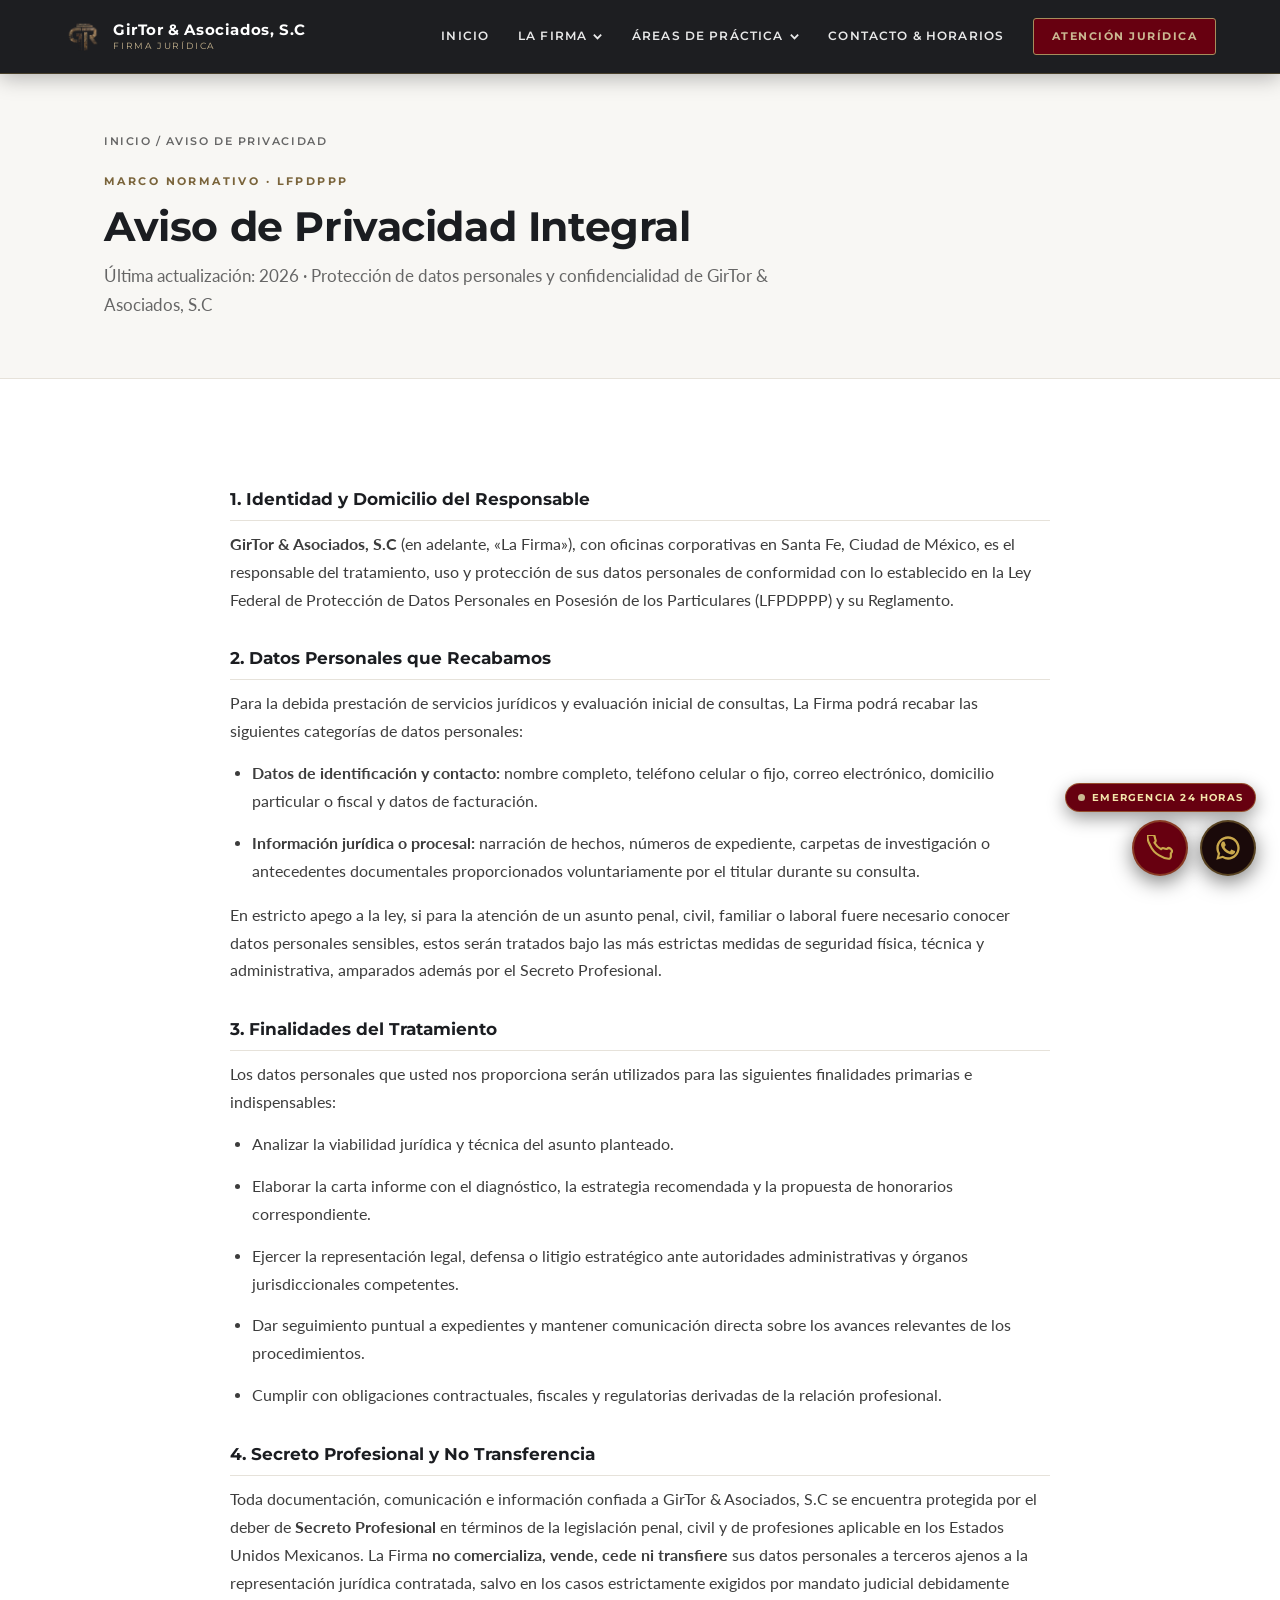
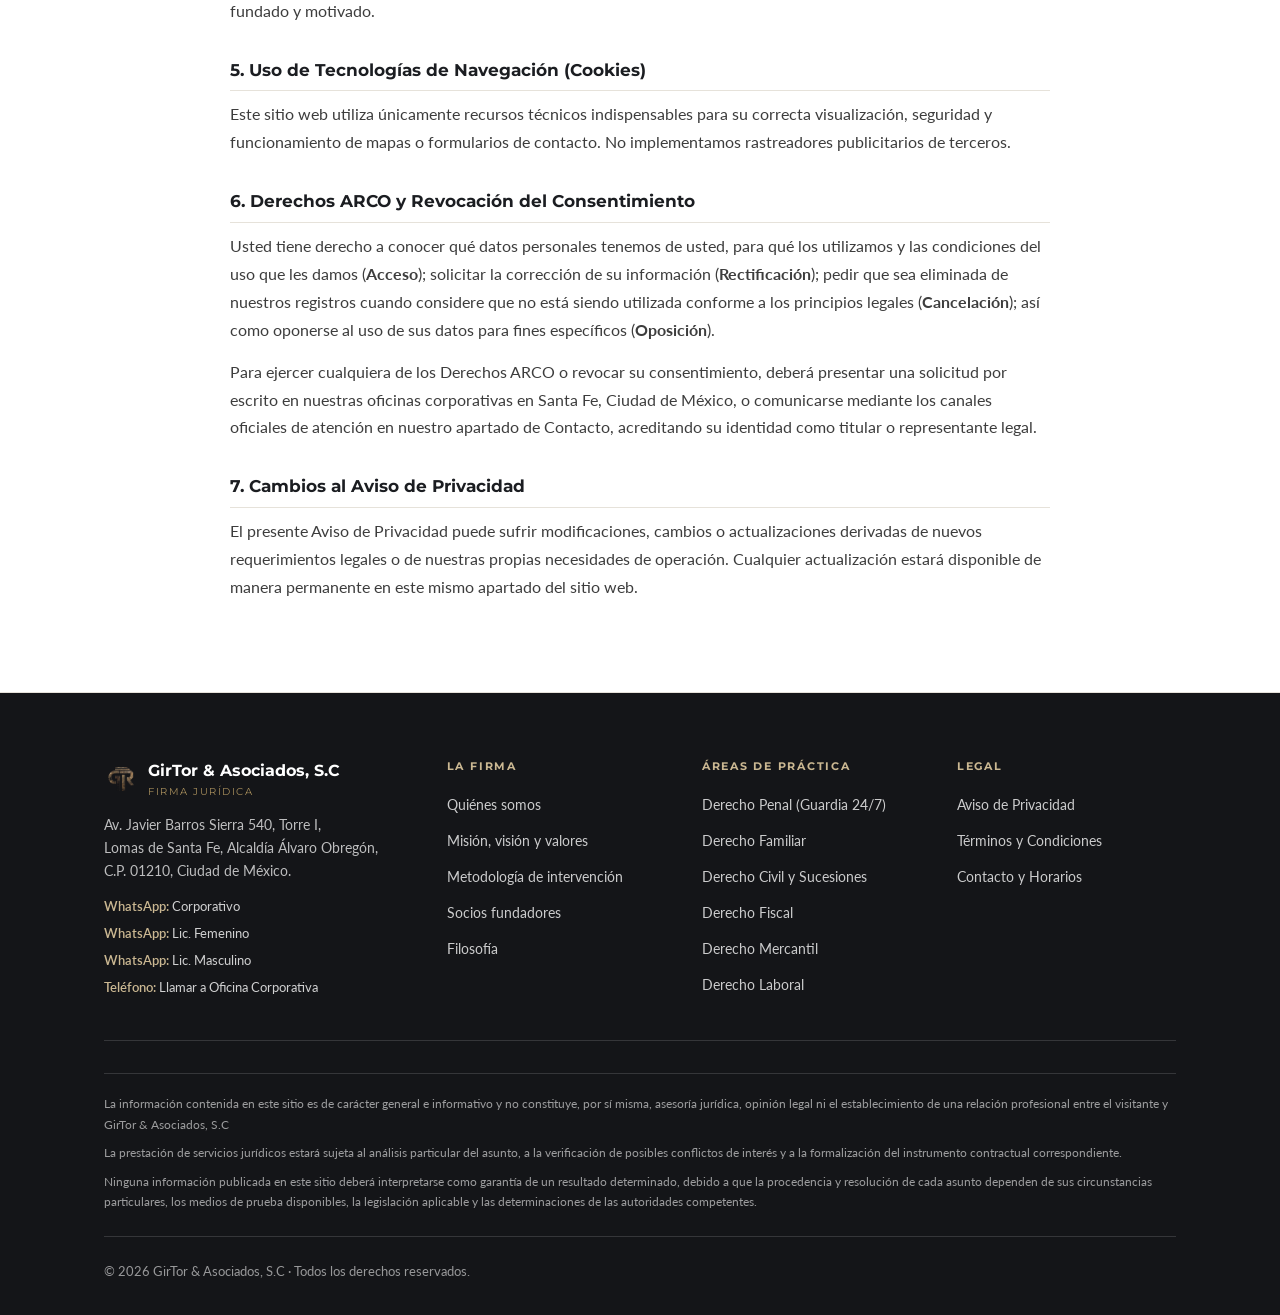
==== commit 30c264f7: "feat: emergencia 24h, intercambio mision/areas, orden penal-familiar-civil, menu movil S.C y fix UTF" ====
--- a/aviso-de-privacidad.html
+++ b/aviso-de-privacidad.html
@@ -3,13 +3,13 @@
 <head>
   <meta charset="UTF-8" />
   <meta name="viewport" content="width=device-width, initial-scale=1.0" />
-  <title>Pol�tica y Aviso de Privacidad � GirTor &amp; Asociados, S.C</title>
+  <title>Política y Aviso de Privacidad — GirTor &amp; Asociados, S.C</title>
   <meta name="description" content="Aviso de Privacidad Integral de GirTor & Asociados, S.C, conforme a la LFPDPPP." />
   <link rel="icon" type="image/png" href="assets/logo_nav.png" />
   <link rel="preconnect" href="https://fonts.googleapis.com" />
   <link rel="preconnect" href="https://fonts.gstatic.com" crossorigin />
   <link href="https://fonts.googleapis.com/css2?family=Lato:ital,wght@0,300;0,400;0,700;1,300;1,400&family=Montserrat:ital,wght@0,400;0,500;0,600;0,700;0,800;1,700;1,800&display=swap" rel="stylesheet" />
-  <link rel="stylesheet" href="css/styles.css?v=56.0" />
+  <link rel="stylesheet" href="css/styles.css?v=59.0" />
 </head>
 <body>
 
@@ -18,7 +18,7 @@
       <img src="assets/logo_nav.png" alt="GirTor &amp; Asociados, S.C" />
       <div class="nav-brand">
         <span class="firm">GirTor &amp; Asociados, S.C</span>
-        <span class="tagline">Firma Jur�dica</span>
+        <span class="tagline">Firma Jurídica</span>
       </div>
     </a>
 
@@ -30,45 +30,45 @@
           <svg class="nav-chevron" viewBox="0 0 12 12"><polyline points="2 4 6 8 10 4"/></svg>
         </button>
         <div class="nav-dropdown">
-          <a href="la-firma.html#quienes-somos"><span>Qui�nes somos</span><span class="drop-tag">FIRMA</span></a>
-          <a href="la-firma.html#mision-vision-valores"><span>Misi�n, visi�n y valores</span><span class="drop-tag">PRINCIPIOS</span></a>
-          <a href="la-firma.html#socios-fundadores"><span>Socios fundadores</span><span class="drop-tag">DIRECCI�N</span></a>
-          <a href="la-firma.html#filosofia"><span>Filosof�a institucional</span><span class="drop-tag">DOCTRINA</span></a>
+          <a href="la-firma.html#quienes-somos"><span>Quiénes somos</span><span class="drop-tag">FIRMA</span></a>
+          <a href="la-firma.html#mision-vision-valores"><span>Misión, visión y valores</span><span class="drop-tag">PRINCIPIOS</span></a>
+          <a href="la-firma.html#socios-fundadores"><span>Socios fundadores</span><span class="drop-tag">DIRECCIÓN</span></a>
+          <a href="la-firma.html#filosofia"><span>Filosofía institucional</span><span class="drop-tag">DOCTRINA</span></a>
         </div>
       </li>
       <li class="nav-item">
         <button type="button" class="nav-link">
-          <span>�reas de pr�ctica</span>
+          <span>Áreas de práctica</span>
           <svg class="nav-chevron" viewBox="0 0 12 12"><polyline points="2 4 6 8 10 4"/></svg>
         </button>
         <div class="nav-dropdown">
+          <a href="practica.html#penal"><span>Derecho Penal</span><span class="drop-tag">24/7</span></a>
+          <a href="practica.html#familiar"><span>Derecho Familiar</span><span class="drop-tag">FAMILIA</span></a>
           <a href="practica.html#civil"><span>Derecho Civil</span><span class="drop-tag">SUCESIONES / BIENES</span></a>
-          <a href="practica.html#penal"><span>Derecho Penal</span><span class="drop-tag">24/7</span></a>
           <a href="practica.html#fiscal"><span>Derecho Fiscal</span><span class="drop-tag">SAT / TFJA</span></a>
           <a href="practica.html#mercantil"><span>Derecho Mercantil</span><span class="drop-tag">EMPRESARIAL</span></a>
-          <a href="practica.html#familiar"><span>Derecho Familiar</span><span class="drop-tag">FAMILIA</span></a>
           <a href="practica.html#laboral"><span>Derecho Laboral</span><span class="drop-tag">TRABAJO</span></a>
         </div>
       </li>
       <li class="nav-item"><a href="contacto.html" class="nav-link">Contacto &amp; Horarios</a></li>
       <li class="nav-item">
         <a href="https://wa.me/525616878494?text=Hola,%20deseo%20solicitar%20atenci%C3%B3n%20jur%C3%ADdica%20con%20GirTor%20%26%20Asociados,%20S.C" target="_blank" rel="noopener" class="nav-cta">
-          Atenci�n Jur�dica
+          Atención Jurídica
         </a>
       </li>
     </ul>
 
-    <button class="nav-hamburger" id="navHamburger" aria-label="Men�" aria-expanded="false">
+    <button class="nav-hamburger" id="navHamburger" aria-label="Menú" aria-expanded="false">
       <span></span><span></span><span></span>
     </button>
   </nav>
 
-  <!-- Men� M�vil Estilo Editorial -->
+  <!-- Menú Móvil Estilo Editorial -->
   <div class="mobile-drawer" id="mobileDrawer" aria-hidden="true">
     <div class="drawer-inner">
       <div class="drawer-topbar">
-        <a href="index.html" class="drawer-brand" onclick="closeDrawer()">G I R T O R &nbsp; &amp; &nbsp; A S O C I A D O S , &nbsp; S . A .</a>
-        <button type="button" class="drawer-close-btn" onclick="closeDrawer()" aria-label="Cerrar men�">
+        <a href="index.html" class="drawer-brand" onclick="closeDrawer()">G I R T O R &nbsp; &amp; &nbsp; A S O C I A D O S , &nbsp; S . C</a>
+        <button type="button" class="drawer-close-btn" onclick="closeDrawer()" aria-label="Cerrar menú">
           <svg viewBox="0 0 24 24" width="22" height="22" fill="none" stroke="currentColor" stroke-width="2.2" stroke-linecap="round">
             <line x1="18" y1="6" x2="6" y2="18"></line>
             <line x1="6" y1="6" x2="18" y2="18"></line>
@@ -76,45 +76,45 @@
         </button>
       </div>
 
-      <nav class="drawer-nav" aria-label="Navegaci�n M�vil">
+      <nav class="drawer-nav" aria-label="Navegación Móvil">
         <ul class="drawer-menu">
           <li class="drawer-menu-item">
             <a href="index.html" class="drawer-link" onclick="closeDrawer()">INICIO</a>
           </li>
           <li class="drawer-menu-item">
             <a href="contacto.html" class="drawer-link drawer-link--featured" onclick="closeDrawer()">CONTACTO</a>
-          </li>
-          <li class="drawer-menu-item">
-            <a href="la-firma.html" class="drawer-link" onclick="closeDrawer()">LA FIRMA</a>
           </li>
           <li class="drawer-menu-item drawer-item--accordion" id="drawerAccordion">
             <button type="button" class="drawer-link drawer-accordion-trigger" id="drawerPracticeToggle" aria-expanded="false">
-              <span>�REAS DE PR�CTICA</span>
+              <span>ÁREAS DE PRÁCTICA</span>
               <svg class="drawer-chevron" viewBox="0 0 14 14" fill="none" stroke="currentColor" stroke-width="2">
                 <polyline points="3 5 7 9 11 5"/>
               </svg>
             </button>
             <div class="drawer-subnav" id="drawerSubnav">
+              <a href="practica.html#penal" onclick="closeDrawer()">Derecho Penal (Guardia 24/7)</a>
+              <a href="practica.html#familiar" onclick="closeDrawer()">Derecho Familiar</a>
               <a href="practica.html#civil" onclick="closeDrawer()">Derecho Civil y Sucesiones</a>
-              <a href="practica.html#penal" onclick="closeDrawer()">Derecho Penal (Guardia 24/7)</a>
               <a href="practica.html#fiscal" onclick="closeDrawer()">Derecho Fiscal</a>
               <a href="practica.html#mercantil" onclick="closeDrawer()">Derecho Mercantil</a>
-              <a href="practica.html#familiar" onclick="closeDrawer()">Derecho Familiar</a>
               <a href="practica.html#laboral" onclick="closeDrawer()">Derecho Laboral</a>
-              <a href="practica.html" class="drawer-subnav-all" onclick="closeDrawer()">Ver todas las �reas &rarr;</a>
+              <a href="practica.html" class="drawer-subnav-all" onclick="closeDrawer()">Ver todas las áreas &rarr;</a>
             </div>
           </li>
           <li class="drawer-menu-item">
-            <a href="index.html#metodologia" class="drawer-link" onclick="closeDrawer()">METODOLOG�A</a>
-          </li>
-          <li class="drawer-menu-item">
-            <a href="contacto.html#ubicacion" class="drawer-link" onclick="closeDrawer()">UBICACI�N</a>
+            <a href="la-firma.html" class="drawer-link" onclick="closeDrawer()">LA FIRMA</a>
+          </li>
+          <li class="drawer-menu-item">
+            <a href="index.html#metodologia" class="drawer-link" onclick="closeDrawer()">METODOLOGÍA</a>
+          </li>
+          <li class="drawer-menu-item">
+            <a href="contacto.html#ubicacion" class="drawer-link" onclick="closeDrawer()">UBICACIÓN</a>
           </li>
           <li class="drawer-menu-item">
             <a href="aviso-de-privacidad.html" class="drawer-link drawer-link--secondary" onclick="closeDrawer()">AVISO DE PRIVACIDAD</a>
           </li>
           <li class="drawer-menu-item">
-            <a href="terminos-y-condiciones.html" class="drawer-link drawer-link--secondary" onclick="closeDrawer()">T�RMINOS Y CONDICIONES</a>
+            <a href="terminos-y-condiciones.html" class="drawer-link drawer-link--secondary" onclick="closeDrawer()">TÉRMINOS Y CONDICIONES</a>
           </li>
         </ul>
       </nav>
@@ -132,7 +132,7 @@
       <span class="section-eyebrow">Marco Normativo &middot; LFPDPPP</span>
       <h1 class="section-title-clean">Aviso de Privacidad Integral</h1>
       <p class="section-lead-clean" style="max-width: 720px; margin-top: 10px;">
-        �ltima actualizaci�n: 2026 &middot; Protecci�n de datos personales y confidencialidad de GirTor &amp; Asociados, S.C
+        Última actualización: 2026 &middot; Protección de datos personales y confidencialidad de GirTor &amp; Asociados, S.C
       </p>
     </div>
   </header>
@@ -142,48 +142,48 @@
       <div class="legal-document">
         <h2>1. Identidad y Domicilio del Responsable</h2>
         <p>
-          <strong>GirTor &amp; Asociados, S.C</strong> (en adelante, �La Firma�), con oficinas corporativas en Santa Fe, Ciudad de M�xico, es el responsable del tratamiento, uso y protecci�n de sus datos personales de conformidad con lo establecido en la Ley Federal de Protecci�n de Datos Personales en Posesi�n de los Particulares (LFPDPPP) y su Reglamento.
+          <strong>GirTor &amp; Asociados, S.C</strong> (en adelante, «La Firma»), con oficinas corporativas en Santa Fe, Ciudad de México, es el responsable del tratamiento, uso y protección de sus datos personales de conformidad con lo establecido en la Ley Federal de Protección de Datos Personales en Posesión de los Particulares (LFPDPPP) y su Reglamento.
         </p>
 
         <h2>2. Datos Personales que Recabamos</h2>
-        <p>Para la debida prestaci�n de servicios jur�dicos y evaluaci�n inicial de consultas, La Firma podr� recabar las siguientes categor�as de datos personales:</p>
+        <p>Para la debida prestación de servicios jurídicos y evaluación inicial de consultas, La Firma podrá recabar las siguientes categorías de datos personales:</p>
         <ul>
-          <li><strong>Datos de identificaci�n y contacto:</strong> nombre completo, tel�fono celular o fijo, correo electr�nico, domicilio particular o fiscal y datos de facturaci�n.</li>
-          <li><strong>Informaci�n jur�dica o procesal:</strong> narraci�n de hechos, n�meros de expediente, carpetas de investigaci�n o antecedentes documentales proporcionados voluntariamente por el titular durante su consulta.</li>
+          <li><strong>Datos de identificación y contacto:</strong> nombre completo, teléfono celular o fijo, correo electrónico, domicilio particular o fiscal y datos de facturación.</li>
+          <li><strong>Información jurídica o procesal:</strong> narración de hechos, números de expediente, carpetas de investigación o antecedentes documentales proporcionados voluntariamente por el titular durante su consulta.</li>
         </ul>
-        <p>En estricto apego a la ley, si para la atenci�n de un asunto penal, civil, familiar o laboral fuere necesario conocer datos personales sensibles, estos ser�n tratados bajo las m�s estrictas medidas de seguridad f�sica, t�cnica y administrativa, amparados adem�s por el Secreto Profesional.</p>
+        <p>En estricto apego a la ley, si para la atención de un asunto penal, civil, familiar o laboral fuere necesario conocer datos personales sensibles, estos serán tratados bajo las más estrictas medidas de seguridad física, técnica y administrativa, amparados además por el Secreto Profesional.</p>
 
         <h2>3. Finalidades del Tratamiento</h2>
-        <p>Los datos personales que usted nos proporciona ser�n utilizados para las siguientes finalidades primarias e indispensables:</p>
+        <p>Los datos personales que usted nos proporciona serán utilizados para las siguientes finalidades primarias e indispensables:</p>
         <ul>
-          <li>Analizar la viabilidad jur�dica y t�cnica del asunto planteado.</li>
-          <li>Elaborar la carta informe con el diagn�stico, la estrategia recomendada y la propuesta de honorarios correspondiente.</li>
-          <li>Ejercer la representaci�n legal, defensa o litigio estrat�gico ante autoridades administrativas y �rganos jurisdiccionales competentes.</li>
-          <li>Dar seguimiento puntual a expedientes y mantener comunicaci�n directa sobre los avances relevantes de los procedimientos.</li>
-          <li>Cumplir con obligaciones contractuales, fiscales y regulatorias derivadas de la relaci�n profesional.</li>
+          <li>Analizar la viabilidad jurídica y técnica del asunto planteado.</li>
+          <li>Elaborar la carta informe con el diagnóstico, la estrategia recomendada y la propuesta de honorarios correspondiente.</li>
+          <li>Ejercer la representación legal, defensa o litigio estratégico ante autoridades administrativas y órganos jurisdiccionales competentes.</li>
+          <li>Dar seguimiento puntual a expedientes y mantener comunicación directa sobre los avances relevantes de los procedimientos.</li>
+          <li>Cumplir con obligaciones contractuales, fiscales y regulatorias derivadas de la relación profesional.</li>
         </ul>
 
         <h2>4. Secreto Profesional y No Transferencia</h2>
         <p>
-          Toda documentaci�n, comunicaci�n e informaci�n confiada a GirTor &amp; Asociados, S.C se encuentra protegida por el deber de <strong>Secreto Profesional</strong> en t�rminos de la legislaci�n penal, civil y de profesiones aplicable en los Estados Unidos Mexicanos. La Firma <strong>no comercializa, vende, cede ni transfiere</strong> sus datos personales a terceros ajenos a la representaci�n jur�dica contratada, salvo en los casos estrictamente exigidos por mandato judicial debidamente fundado y motivado.
-        </p>
-
-        <h2>5. Uso de Tecnolog�as de Navegaci�n (Cookies)</h2>
-        <p>
-          Este sitio web utiliza �nicamente recursos t�cnicos indispensables para su correcta visualizaci�n, seguridad y funcionamiento de mapas o formularios de contacto. No implementamos rastreadores publicitarios de terceros.
-        </p>
-
-        <h2>6. Derechos ARCO y Revocaci�n del Consentimiento</h2>
-        <p>
-          Usted tiene derecho a conocer qu� datos personales tenemos de usted, para qu� los utilizamos y las condiciones del uso que les damos (<strong>Acceso</strong>); solicitar la correcci�n de su informaci�n (<strong>Rectificaci�n</strong>); pedir que sea eliminada de nuestros registros cuando considere que no est� siendo utilizada conforme a los principios legales (<strong>Cancelaci�n</strong>); as� como oponerse al uso de sus datos para fines espec�ficos (<strong>Oposici�n</strong>).
-        </p>
-        <p>
-          Para ejercer cualquiera de los Derechos ARCO o revocar su consentimiento, deber� presentar una solicitud por escrito en nuestras oficinas corporativas en Santa Fe, Ciudad de M�xico, o comunicarse mediante los canales oficiales de atenci�n en nuestro apartado de <a href="contacto.html">Contacto</a>, acreditando su identidad como titular o representante legal.
+          Toda documentación, comunicación e información confiada a GirTor &amp; Asociados, S.C se encuentra protegida por el deber de <strong>Secreto Profesional</strong> en términos de la legislación penal, civil y de profesiones aplicable en los Estados Unidos Mexicanos. La Firma <strong>no comercializa, vende, cede ni transfiere</strong> sus datos personales a terceros ajenos a la representación jurídica contratada, salvo en los casos estrictamente exigidos por mandato judicial debidamente fundado y motivado.
+        </p>
+
+        <h2>5. Uso de Tecnologías de Navegación (Cookies)</h2>
+        <p>
+          Este sitio web utiliza únicamente recursos técnicos indispensables para su correcta visualización, seguridad y funcionamiento de mapas o formularios de contacto. No implementamos rastreadores publicitarios de terceros.
+        </p>
+
+        <h2>6. Derechos ARCO y Revocación del Consentimiento</h2>
+        <p>
+          Usted tiene derecho a conocer qué datos personales tenemos de usted, para qué los utilizamos y las condiciones del uso que les damos (<strong>Acceso</strong>); solicitar la corrección de su información (<strong>Rectificación</strong>); pedir que sea eliminada de nuestros registros cuando considere que no está siendo utilizada conforme a los principios legales (<strong>Cancelación</strong>); así como oponerse al uso de sus datos para fines específicos (<strong>Oposición</strong>).
+        </p>
+        <p>
+          Para ejercer cualquiera de los Derechos ARCO o revocar su consentimiento, deberá presentar una solicitud por escrito en nuestras oficinas corporativas en Santa Fe, Ciudad de México, o comunicarse mediante los canales oficiales de atención en nuestro apartado de <a href="contacto.html">Contacto</a>, acreditando su identidad como titular o representante legal.
         </p>
 
         <h2>7. Cambios al Aviso de Privacidad</h2>
         <p>
-          El presente Aviso de Privacidad puede sufrir modificaciones, cambios o actualizaciones derivadas de nuevos requerimientos legales o de nuestras propias necesidades de operaci�n. Cualquier actualizaci�n estar� disponible de manera permanente en este mismo apartado del sitio web.
+          El presente Aviso de Privacidad puede sufrir modificaciones, cambios o actualizaciones derivadas de nuevos requerimientos legales o de nuestras propias necesidades de operación. Cualquier actualización estará disponible de manera permanente en este mismo apartado del sitio web.
         </p>
       </div>
     </div>
@@ -198,7 +198,7 @@
             <img src="assets/logo_nav.png" alt="GirTor &amp; Asociados, S.C" loading="lazy" decoding="async" />
             <div>
               <div class="footer-name">GirTor &amp; Asociados, S.C</div>
-              <div class="footer-sub">Firma Jur�dica</div>
+              <div class="footer-sub">Firma Jurídica</div>
             </div>
           </div>
           <p class="footer-address">Av. Javier Barros Sierra 540, Torre I,<br />Lomas de Santa Fe, Alcald&#237;a &#193;lvaro Obreg&#243;n,<br />C.P. 01210, Ciudad de M&#233;xico.</p>
@@ -206,29 +206,29 @@
             <a href="https://wa.me/525616878494?text=Hola,%20deseo%20solicitar%20atenci%C3%B3n%20jur%C3%ADdica%20con%20GirTor%20%26%20Asociados,%20S.C" target="_blank" rel="noopener"><strong>WhatsApp:</strong> Corporativo</a>
             <a href="https://wa.me/528261163940?text=Hola,%20solicito%20atenci%C3%B3n%20jur%C3%ADdica%20con%20la%20Lic.%20Femenino." target="_blank" rel="noopener"><strong>WhatsApp:</strong> Lic. Femenino</a>
             <a href="https://wa.me/525522604834?text=Hola,%20solicito%20atenci%C3%B3n%20jur%C3%ADdica%20con%20el%20Lic.%20Masculino." target="_blank" rel="noopener"><strong>WhatsApp:</strong> Lic. Masculino</a>
-            <a href="tel:+525580008384"><strong>Tel�fono:</strong> Llamar a Oficina Corporativa</a>
+            <a href="tel:+525580008384"><strong>Teléfono:</strong> Llamar a Oficina Corporativa</a>
           </div>
         </div>
 
         <div>
           <div class="footer-col-title">La Firma</div>
           <ul class="footer-col-links">
-            <li><a href="la-firma.html#quienes-somos">Qui�nes somos</a></li>
-            <li><a href="la-firma.html#mision-vision-valores">Misi�n, visi�n y valores</a></li>
-            <li><a href="index.html#metodologia">Metodolog�a de intervenci�n</a></li>
+            <li><a href="la-firma.html#quienes-somos">Quiénes somos</a></li>
+            <li><a href="la-firma.html#mision-vision-valores">Misión, visión y valores</a></li>
+            <li><a href="index.html#metodologia">Metodología de intervención</a></li>
             <li><a href="la-firma.html#socios-fundadores">Socios fundadores</a></li>
-            <li><a href="la-firma.html#filosofia">Filosof�a</a></li>
+            <li><a href="la-firma.html#filosofia">Filosofía</a></li>
           </ul>
         </div>
 
         <div>
-          <div class="footer-col-title">�reas de pr�ctica</div>
+          <div class="footer-col-title">Áreas de práctica</div>
           <ul class="footer-col-links">
+            <li><a href="practica.html#penal">Derecho Penal (Guardia 24/7)</a></li>
+            <li><a href="practica.html#familiar">Derecho Familiar</a></li>
             <li><a href="practica.html#civil">Derecho Civil y Sucesiones</a></li>
-            <li><a href="practica.html#penal">Derecho Penal (Guardia 24/7)</a></li>
             <li><a href="practica.html#fiscal">Derecho Fiscal</a></li>
             <li><a href="practica.html#mercantil">Derecho Mercantil</a></li>
-            <li><a href="practica.html#familiar">Derecho Familiar</a></li>
             <li><a href="practica.html#laboral">Derecho Laboral</a></li>
           </ul>
         </div>
@@ -237,7 +237,7 @@
           <div class="footer-col-title">Legal</div>
           <ul class="footer-col-links">
             <li><a href="aviso-de-privacidad.html">Aviso de Privacidad</a></li>
-            <li><a href="terminos-y-condiciones.html">T�rminos y Condiciones</a></li>
+            <li><a href="terminos-y-condiciones.html">Términos y Condiciones</a></li>
             <li><a href="contacto.html">Contacto y Horarios</a></li>
           </ul>
         </div>
@@ -245,13 +245,13 @@
 
       <div class="footer-legal-disclaimer">
         <p>
-          La informaci�n contenida en este sitio es de car�cter general e informativo y no constituye, por s� misma, asesor�a jur�dica, opini�n legal ni el establecimiento de una relaci�n profesional entre el visitante y GirTor &amp; Asociados, S.C
-        </p>
-        <p>
-          La prestaci�n de servicios jur�dicos estar� sujeta al an�lisis particular del asunto, a la verificaci�n de posibles conflictos de inter�s y a la formalizaci�n del instrumento contractual correspondiente.
-        </p>
-        <p>
-          Ninguna informaci�n publicada en este sitio deber� interpretarse como garant�a de un resultado determinado, debido a que la procedencia y resoluci�n de cada asunto dependen de sus circunstancias particulares, los medios de prueba disponibles, la legislaci�n aplicable y las determinaciones de las autoridades competentes.
+          La información contenida en este sitio es de carácter general e informativo y no constituye, por sí misma, asesoría jurídica, opinión legal ni el establecimiento de una relación profesional entre el visitante y GirTor &amp; Asociados, S.C
+        </p>
+        <p>
+          La prestación de servicios jurídicos estará sujeta al análisis particular del asunto, a la verificación de posibles conflictos de interés y a la formalización del instrumento contractual correspondiente.
+        </p>
+        <p>
+          Ninguna información publicada en este sitio deberá interpretarse como garantía de un resultado determinado, debido a que la procedencia y resolución de cada asunto dependen de sus circunstancias particulares, los medios de prueba disponibles, la legislación aplicable y las determinaciones de las autoridades competentes.
         </p>
       </div>
 
@@ -261,8 +261,12 @@
     </div>
   </footer>
 
-  <!-- Botones Flotantes: Tel�fono + WhatsApp -->
+  <!-- Botones Flotantes: Teléfono + WhatsApp -->
   <div id="wa-float">
+    <a href="tel:+525580008384" class="wa-float-emergency" aria-label="Emergencia 24 horas">
+      <span class="live-dot-gold" aria-hidden="true"></span>
+      Emergencia 24 horas
+    </a>
     <div class="wa-float-btns-row">
       <a href="tel:+525580008384" class="wa-float-btn wa-float-btn--phone" aria-label="Llamar a Oficina Corporativa">
         <svg viewBox="0 0 24 24" width="26" height="26" fill="none" stroke="currentColor" stroke-width="2" stroke-linecap="round" stroke-linejoin="round"><path d="M22 16.92v3a2 2 0 01-2.18 2 19.79 19.79 0 01-8.63-3.07A19.5 19.5 0 013.07 9.81 19.79 19.79 0 01.22 1.18 2 2 0 012.18 0h3a2 2 0 012 1.72 12.84 12.84 0 00.7 2.81 2 2 0 01-.45 2.11L6.91 7.09a16 16 0 006 6l.46-.46a2 2 0 012.11-.45 12.84 12.84 0 002.81.7A2 2 0 0122 16.92z"/></svg>
@@ -272,7 +276,7 @@
       </a>
     </div>
   </div>
-  <script src="js/main.js?v=56.0" defer></script>
+  <script src="js/main.js?v=59.0" defer></script>
 </body>
 </html>
 
--- a/css/styles.css
+++ b/css/styles.css
@@ -3922,6 +3922,33 @@
   pointer-events: auto;
 }
 
+/* Etiqueta flotante de Emergencia 24 horas */
+.wa-float-emergency {
+  display: inline-flex;
+  align-items: center;
+  gap: 7px;
+  padding: 5px 12px;
+  border-radius: 999px;
+  background: #670010;
+  border: 1px solid rgba(201, 168, 76, 0.45);
+  color: #f3e5ab;
+  font-family: var(--font-heading);
+  font-size: 10px;
+  font-weight: 700;
+  letter-spacing: 0.12em;
+  text-transform: uppercase;
+  text-decoration: none;
+  box-shadow: 0 6px 18px rgba(0, 0, 0, 0.4);
+  transition: transform 0.25s ease, background 0.25s ease, border-color 0.25s ease;
+  white-space: nowrap;
+}
+
+.wa-float-emergency:hover {
+  transform: translateY(-1px);
+  background: #4a000b;
+  border-color: rgba(201, 168, 76, 0.75);
+}
+
 /* Fila con ambos botones side by side */
 .wa-float-btns-row {
   display: flex;
@@ -3998,6 +4025,12 @@
     gap: 6px;
   }
 
+  .wa-float-emergency {
+    font-size: 9px;
+    padding: 4px 10px;
+    gap: 5px;
+  }
+
   .wa-float-btn {
     width: 50px;
     height: 50px;
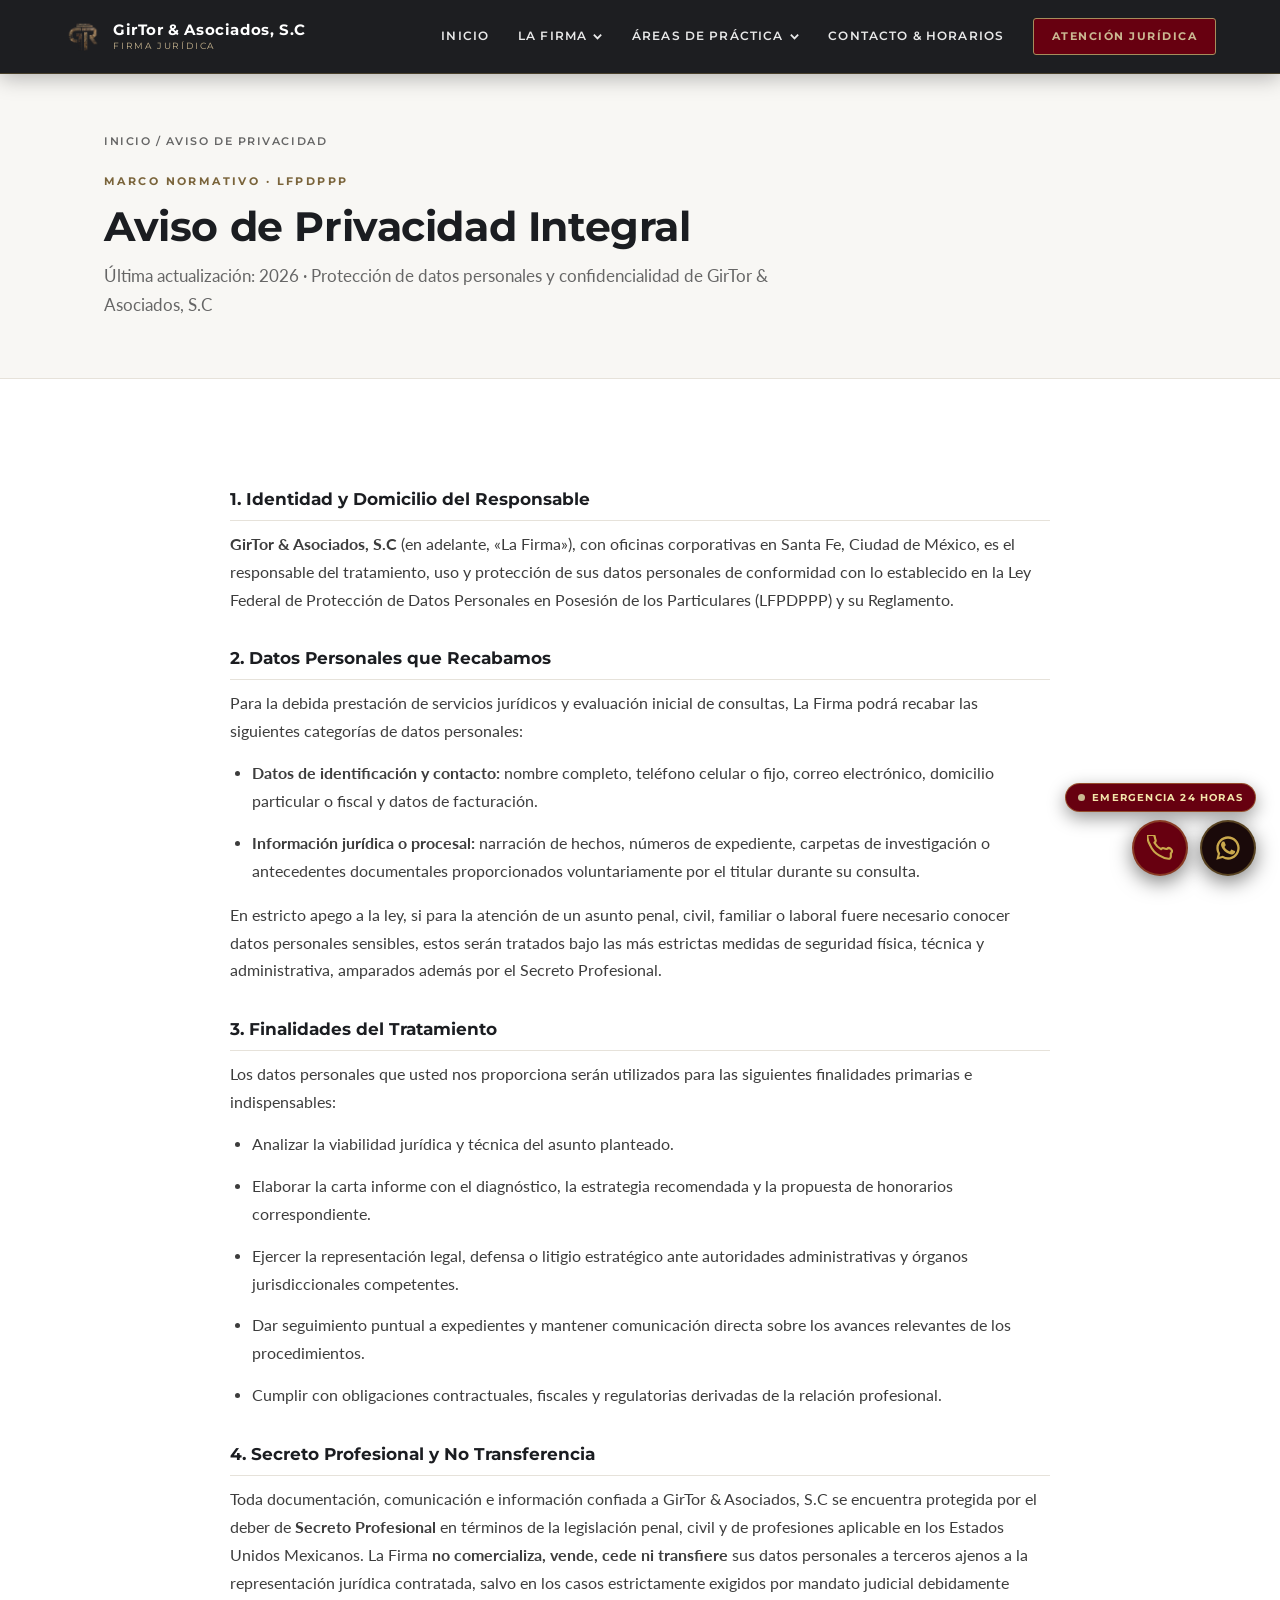
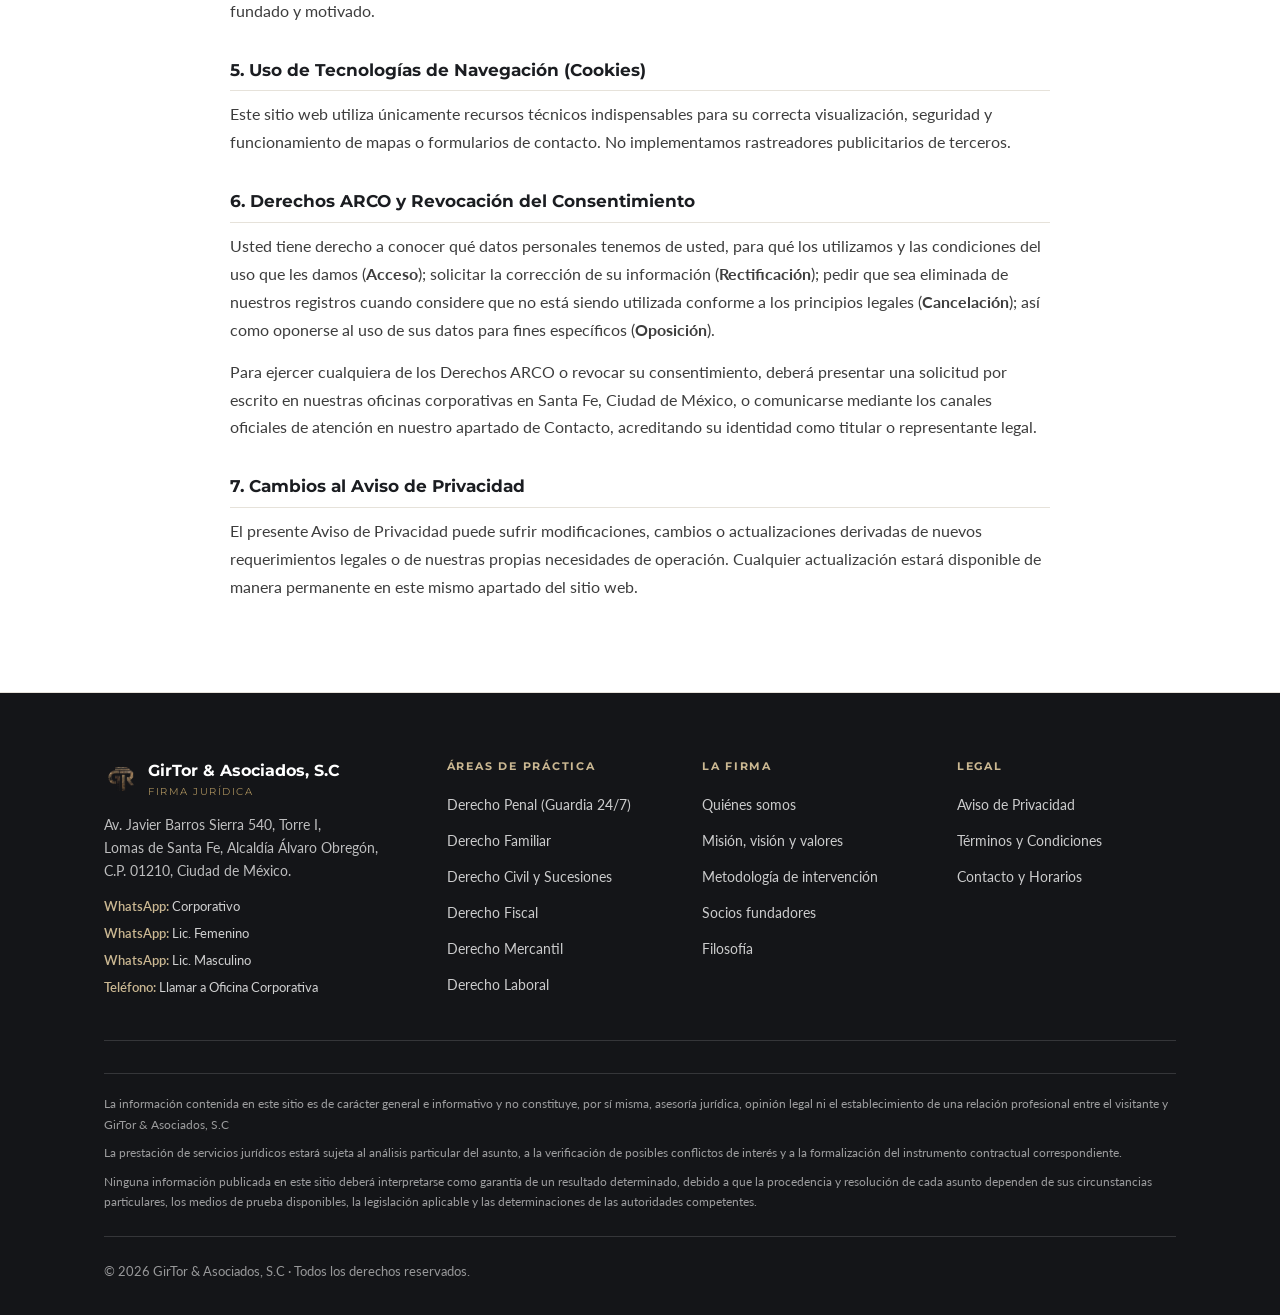
==== commit c74c83b4: "feat: areas primero en footer, tarjetas interactivas con boton Ver area en areas de practica v61.0" ====
--- a/aviso-de-privacidad.html
+++ b/aviso-de-privacidad.html
@@ -9,7 +9,7 @@
   <link rel="preconnect" href="https://fonts.googleapis.com" />
   <link rel="preconnect" href="https://fonts.gstatic.com" crossorigin />
   <link href="https://fonts.googleapis.com/css2?family=Lato:ital,wght@0,300;0,400;0,700;1,300;1,400&family=Montserrat:ital,wght@0,400;0,500;0,600;0,700;0,800;1,700;1,800&display=swap" rel="stylesheet" />
-  <link rel="stylesheet" href="css/styles.css?v=59.0" />
+  <link rel="stylesheet" href="css/styles.css?v=61.0" />
 </head>
 <body>
 
@@ -211,17 +211,6 @@
         </div>
 
         <div>
-          <div class="footer-col-title">La Firma</div>
-          <ul class="footer-col-links">
-            <li><a href="la-firma.html#quienes-somos">Quiénes somos</a></li>
-            <li><a href="la-firma.html#mision-vision-valores">Misión, visión y valores</a></li>
-            <li><a href="index.html#metodologia">Metodología de intervención</a></li>
-            <li><a href="la-firma.html#socios-fundadores">Socios fundadores</a></li>
-            <li><a href="la-firma.html#filosofia">Filosofía</a></li>
-          </ul>
-        </div>
-
-        <div>
           <div class="footer-col-title">Áreas de práctica</div>
           <ul class="footer-col-links">
             <li><a href="practica.html#penal">Derecho Penal (Guardia 24/7)</a></li>
@@ -230,6 +219,17 @@
             <li><a href="practica.html#fiscal">Derecho Fiscal</a></li>
             <li><a href="practica.html#mercantil">Derecho Mercantil</a></li>
             <li><a href="practica.html#laboral">Derecho Laboral</a></li>
+          </ul>
+        </div>
+
+        <div>
+          <div class="footer-col-title">La Firma</div>
+          <ul class="footer-col-links">
+            <li><a href="la-firma.html#quienes-somos">Quiénes somos</a></li>
+            <li><a href="la-firma.html#mision-vision-valores">Misión, visión y valores</a></li>
+            <li><a href="index.html#metodologia">Metodología de intervención</a></li>
+            <li><a href="la-firma.html#socios-fundadores">Socios fundadores</a></li>
+            <li><a href="la-firma.html#filosofia">Filosofía</a></li>
           </ul>
         </div>
 
@@ -276,7 +276,7 @@
       </a>
     </div>
   </div>
-  <script src="js/main.js?v=59.0" defer></script>
+  <script src="js/main.js?v=61.0" defer></script>
 </body>
 </html>
 
--- a/css/styles.css
+++ b/css/styles.css
@@ -1580,21 +1580,28 @@
 
 .obsidian-arrow-list {
   list-style: none;
-  border-top: 1px solid rgba(255, 255, 255, 0.14);
+  display: flex;
+  flex-direction: column;
+  gap: 12px;
 }
 
 .obsidian-arrow-list li a {
   display: flex;
   align-items: center;
   justify-content: space-between;
-  gap: 14px;
-  padding: 18px 0;
-  border-bottom: 1px solid rgba(255, 255, 255, 0.14);
+  gap: 18px;
+  padding: 18px 20px;
+  background: rgba(255, 255, 255, 0.03);
+  border: 1px solid rgba(255, 255, 255, 0.11);
+  border-left: 3px solid var(--crimson);
+  border-radius: 6px;
   font-family: var(--font-heading);
   font-size: 16px;
   font-weight: 500;
   color: #f4f1ea;
-  transition: color 0.2s ease, padding-left 0.2s ease;
+  text-decoration: none;
+  cursor: pointer;
+  transition: background 0.25s ease, border-color 0.25s ease, color 0.2s ease, transform 0.22s ease;
 }
 
 .obsidian-arrow-list li a span.arrow-mark {
@@ -1603,11 +1610,17 @@
 }
 
 .obsidian-arrow-list li a span.arrow-tag {
-  font-size: 11px;
+  display: inline-block;
+  padding: 3px 9px;
+  border-radius: 3px;
+  background: rgba(201, 168, 76, 0.12);
+  border: 1px solid rgba(201, 168, 76, 0.28);
+  font-size: 10px;
   font-weight: 600;
-  letter-spacing: 0.14em;
+  letter-spacing: 0.12em;
   text-transform: uppercase;
   color: var(--gold-light);
+  white-space: nowrap;
 }
 
 /* ── Animaciones Modernas Limpias (Cero Neón) ── */
@@ -1660,7 +1673,10 @@
 
 .obsidian-arrow-list li a:hover {
   color: var(--gold-light);
-  padding-left: 8px;
+  background: rgba(255, 255, 255, 0.055);
+  border-color: rgba(201, 168, 76, 0.42);
+  border-left-color: var(--gold-light);
+  transform: translateX(4px);
 }
 
 .obsidian-arrow-list li a span.arrow-mark {
@@ -1675,16 +1691,70 @@
 .obsidian-area-main {
   display: flex;
   flex-direction: column;
-  gap: 4px;
+  gap: 6px;
+}
+
+.obsidian-area-head {
+  display: flex;
+  align-items: center;
+  flex-wrap: wrap;
+  gap: 8px 10px;
+}
+
+.obsidian-area-name {
+  font-weight: 600;
 }
 
 .obsidian-area-desc {
   font-family: var(--font-body);
   font-size: 13.5px;
   font-weight: 400;
-  color: rgba(255, 255, 255, 0.65);
+  color: rgba(255, 255, 255, 0.7);
   line-height: 1.5;
   padding-left: 24px;
+}
+
+.obsidian-area-cta {
+  display: inline-flex;
+  align-items: center;
+  gap: 6px;
+  padding: 9px 14px;
+  border-radius: 4px;
+  background: #670010;
+  border: 1px solid rgba(201, 168, 76, 0.42);
+  color: #f3e5ab;
+  font-family: var(--font-heading);
+  font-size: 10.5px;
+  font-weight: 700;
+  letter-spacing: 0.1em;
+  text-transform: uppercase;
+  white-space: nowrap;
+  flex-shrink: 0;
+  transition: background 0.2s ease, border-color 0.2s ease, color 0.2s ease, transform 0.2s ease;
+}
+
+.obsidian-arrow-list li a:hover .obsidian-area-cta {
+  background: var(--gold-mid);
+  border-color: var(--gold-light);
+  color: #120c08;
+  transform: translateX(2px);
+}
+
+@media (max-width: 600px) {
+  .obsidian-arrow-list li a {
+    flex-direction: column;
+    align-items: flex-start;
+    gap: 12px;
+    padding: 16px 15px;
+  }
+
+  .obsidian-area-desc {
+    padding-left: 0;
+  }
+
+  .obsidian-area-cta {
+    padding: 8px 13px;
+  }
 }
 
 /* 4 Fases Metodológicas (2x2 en Escritorio, Vertical en Móvil para Lectura Clara) */
